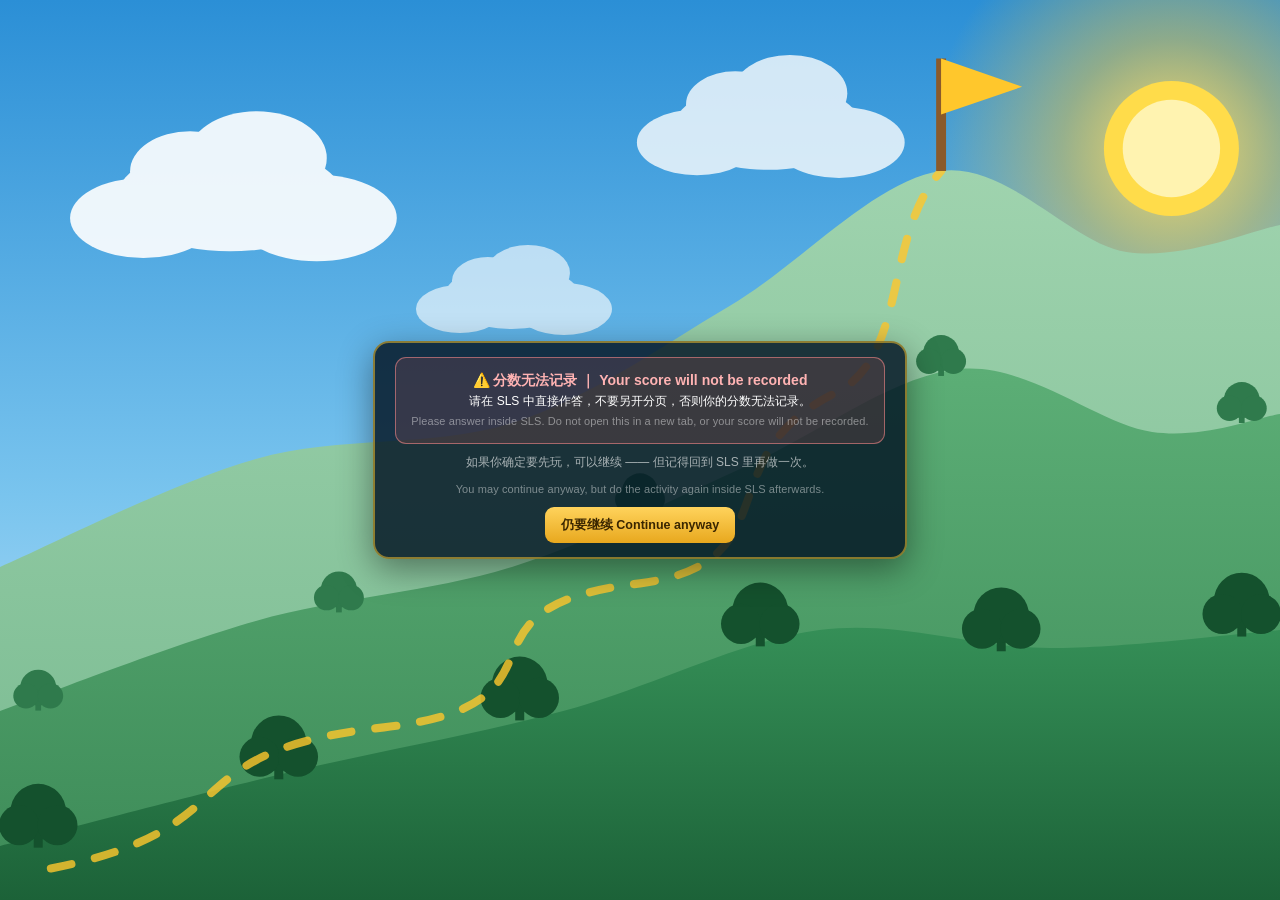
==== sls/index.html @ 2f9d02fe "content: 依审阅定案调整题库，总分 40 → 36 - 反问句 2.10 确认「不是反问句」，撤下［存疑］ - 第1段修辞手法：答案只取「排比」。由多选改回单选，   「比喻」留作干扰项 ——" ====
<!DOCTYPE html>
<!--
  ══════════════════════════════════════════════════════════════
  单元五《学无止境》· 三关合一 ｜ Unit 5, three levels in one file
  中三 G3 华文 · 对比论证法 ｜ S3 G3 Chinese Language · 对比论证法

  这是「SLS 版」：内嵌 xAPIWrapper，做完自动把分数送进教师后台。
  网页版在 game.html，内容一字不差，只少了记分程式码。
  This is the SLS build: xAPIWrapper embedded, scores land in the gradebook.
  The web build is game.html — identical content, minus the scoring code.

  单一自足档案：没有外部函式库、没有外部字体、没有外部图档。
  SLS 的 sandbox 会挡掉所有对外请求，所以什么都得待在这个档案里。
  Single self-contained file: no external libraries, fonts or images —
  the SLS sandbox blocks every outbound request, so everything lives inline.
  ══════════════════════════════════════════════════════════════
-->
<html lang="zh-Hans">
<head>
<meta charset="utf-8">
<meta name="viewport" content="width=device-width,initial-scale=1">
<title>中三G3华文单元五《学无止境》· 书山登顶 ｜ S3 G3 Chinese Unit 5</title>
<style>
/* ══════════════════════════════════════════════════════
   版面的第一原则：SLS 的 iframe 只有 450px 高。
   所有东西都必须塞进这个高度，而且不能靠上下滚动 ——
   学生拖曳途中版面一跳动，卡片就掉错格子。
   Layout rule #1: the SLS iframe is only 450px tall. Everything has to fit,
   and nothing may reflow mid-drag — a jump while dragging drops the card
   in the wrong slot.
   ══════════════════════════════════════════════════════ */
:root{
  --navy:#062033;
  --panel:rgba(9,52,84,.94);
  --gold:#FFC72C;        /* 校色黄 school yellow */
  --green:#3fae63;       /* 校色绿 school green */
  --blue:#2f8fd0;
  --ink:#fff;
  --dim:rgba(255,255,255,.62);
  --bad:#ff8f8f;
  --slot:rgba(255,255,255,.09);
}
*{box-sizing:border-box;margin:0;padding:0;-webkit-tap-highlight-color:transparent}
html,body{height:100%}
body{
  background:var(--navy);color:var(--ink);overflow:hidden;
  font-family:'PingFang SC','Microsoft YaHei','Heiti SC','SimHei',sans-serif;
  font-size:13px;line-height:1.6;
  -webkit-user-select:none;user-select:none;
  touch-action:manipulation;
}

/* 舞台：固定 450px 高，宽度铺满 ｜ the stage: locked to 450px, full width */
#stage{position:relative;width:100%;height:100%;min-height:420px;max-height:100vh;overflow:hidden;
  display:flex;flex-direction:column}

/* ════════ 双语：英文只用于系统与导航文字 ════════
   学习内容一律只用华文 —— 题目附英译等于直接给答案。
   Bilingual chrome only. Question content stays Chinese-only: an English
   gloss on the content would hand over the answer. */
.en{display:block;font-size:.82em;color:var(--dim);font-weight:400;letter-spacing:.1px}
/* 关掉英文只是把系统与导航的英文收起来 —— 题目本来就只有华文，不受影响。
   Turning English off only hides the chrome and navigation strings; the
   question content was Chinese-only to begin with, so nothing there changes. */
body.noen .en{display:none}

/* ════════ 顶栏 ｜ top bar ════════ */
#top{
  flex:0 0 auto;display:flex;align-items:center;gap:8px;padding:5px 10px;
  background:rgba(4,20,34,.9);border-bottom:1px solid rgba(255,199,44,.28);
}
#top .lv{font-weight:900;color:var(--gold);font-size:12.5px;white-space:nowrap}
#top .prog{font-size:11px;color:var(--dim);white-space:nowrap;overflow:hidden;text-overflow:ellipsis}
#clock{font-size:11.5px;color:var(--dim);font-variant-numeric:tabular-nums;white-space:nowrap}
.ibtn{font:inherit;font-size:13px;line-height:1;background:rgba(14,80,132,.85);color:#fff;
  border:1px solid rgba(255,199,44,.4);border-radius:7px;padding:4px 7px;cursor:pointer}
.ibtn.off{opacity:.38}
@media(max-width:620px){#top .prog{display:none}.tbtn{padding:4px 6px;font-size:10.5px}}
#top .sp{flex:1}
.tbtn{
  font:inherit;font-size:11px;font-weight:700;background:rgba(14,80,132,.85);color:#fff;
  border:1px solid rgba(255,199,44,.4);border-radius:7px;padding:4px 9px;cursor:pointer;white-space:nowrap;
}
.tbtn:hover{background:rgba(20,104,168,.95)}
.tbtn[aria-pressed="true"]{background:var(--gold);color:#3a2600;border-color:var(--gold)}
#score{font-weight:900;color:var(--green);font-size:12.5px;white-space:nowrap}

/* ════════ 登山带 ｜ the climbing strip ════════
   完整的山景留给选关画面与登顶画面；关卡里只留这条 52px 的带子，
   把垂直空间让给卡片。人物随进度往山顶走。
   The full mountain is saved for the menu and summit screens. Inside a level
   only this 52px strip remains, so the cards get the vertical space. The
   character walks toward the peak as panels are completed. */
/* 山景占画面上半 —— 学生一眼看得到自己爬到哪里，也让 450px 的框不那么闷
   The scenery takes the top half: the climb is the whole point, and it stops
   a 450px frame from feeling like a spreadsheet. */
#climb{flex:0 0 auto;position:relative;height:42%;overflow:hidden;
  border-bottom:1px solid rgba(255,199,44,.3)}

/* 云慢慢飘，太阳的光晕轻轻呼吸 —— 静止的风景太像一张贴图
   Clouds drift and the sun's halo breathes: a frozen landscape reads as
   wallpaper. Four cloud speeds so they never line up and march in step. */
.cloud{animation:drift 34s ease-in-out infinite alternate}
.cloud.c1{animation-duration:46s;animation-delay:-8s}
.cloud.c2{animation-duration:27s;animation-delay:-14s}
.cloud.c3{animation-duration:52s;animation-delay:-3s}
@keyframes drift{from{transform:translateX(-14px)}to{transform:translateX(26px)}}
.sun{animation:breathe 7s ease-in-out infinite}
@keyframes breathe{0%,100%{opacity:.75}50%{opacity:1}}
/* 学生若在系统里关掉了动画效果，就别再动 ｜ respect a reduced-motion preference */
@media(prefers-reduced-motion:reduce){.cloud,.sun{animation:none}}
#climb svg{position:absolute;inset:0;width:100%;height:100%;display:block}

/* ════════ 场地 ｜ the playfield ════════ */
#field{flex:1 1 auto;position:relative;overflow:hidden;display:flex;flex-direction:column;
  gap:4px;padding:5px 10px 2px;min-height:0}
#tip{flex:0 0 auto;font-size:11px;color:var(--dim);text-align:center;line-height:1.4}
#tip b{color:var(--gold);font-weight:700}
#tip .en{font-size:10px;color:rgba(255,255,255,.44)}

/* 卡片池 ｜ the pool of draggable cards */
#pool{flex:0 1 auto;display:flex;flex-wrap:wrap;gap:5px;justify-content:center;align-content:center;
  padding:5px;border-radius:9px;background:rgba(255,255,255,.05);
  border:1px dashed rgba(255,255,255,.16);min-height:36px;overflow-y:auto}
#pool.empty{display:none}

/* 格子区 ｜ the slots */
#slots{flex:1 1 auto;display:grid;gap:5px;overflow-y:auto;min-height:0;
  align-content:stretch;grid-auto-rows:minmax(44px,1fr);scrollbar-width:thin;
  scrollbar-color:rgba(255,199,44,.35) transparent}
#slots::-webkit-scrollbar,#pool::-webkit-scrollbar{width:5px}
#slots::-webkit-scrollbar-thumb,#pool::-webkit-scrollbar-thumb{
  background:rgba(255,199,44,.35);border-radius:3px}
#slots::-webkit-scrollbar-track,#pool::-webkit-scrollbar-track{background:transparent}
.slot{
  background:var(--slot);border:1.5px dashed rgba(255,255,255,.24);border-radius:9px;
  padding:4px;display:flex;flex-direction:column;gap:3px;min-height:44px;
  transition:background .12s,border-color .12s;
}
.slot .hd{font-size:10.5px;font-weight:800;color:var(--gold);text-align:center;line-height:1.3;padding:0 2px}
.slot .hd small{display:block;font-size:9px;font-weight:400;color:var(--dim)}
.slot.hot{background:rgba(255,199,44,.22);border-color:var(--gold);border-style:solid}
.slot.full{border-style:solid;border-color:rgba(63,174,99,.5)}
.slot .drop{flex:1 1 auto;display:flex;flex-direction:column;gap:3px;justify-content:center;
  align-items:center;min-height:0}
.slot .drop.row{flex-direction:row;flex-wrap:wrap;align-content:center}
.slot .drop.row > .card{flex:1 1 0;min-width:0}
.slot .drop > .card{width:100%}

/* 卡片 ｜ the cards */
.card{
  background:linear-gradient(#0e5084,#0a3a5c);border:1.5px solid rgba(255,199,44,.55);
  border-radius:8px;padding:5px 8px;font-size:11.5px;line-height:1.5;color:#fff;
  cursor:grab;max-width:100%;text-align:center;overflow-wrap:anywhere;
  box-shadow:0 1px 3px rgba(0,0,0,.3);transition:transform .12s,box-shadow .12s;
}
.card:hover{transform:translateY(-1px);box-shadow:0 3px 8px rgba(0,0,0,.4)}
.card.sel{background:linear-gradient(#1a74bb,#0e5084);border-color:var(--gold);
  box-shadow:0 0 0 2px var(--gold),0 3px 10px rgba(0,0,0,.45)}
.card.placed{cursor:default;background:linear-gradient(#0d5a3a,#0a4530);border-color:rgba(63,174,99,.7)}
.card.placed:hover{transform:none;box-shadow:0 1px 3px rgba(0,0,0,.3)}
.card.bad{animation:nope .34s}
@keyframes nope{
  0%,100%{transform:translateX(0)}
  20%{transform:translateX(-6px)}40%{transform:translateX(6px)}
  60%{transform:translateX(-4px)}80%{transform:translateX(4px)}
}
.card.ghost{position:fixed;z-index:99;pointer-events:none;opacity:.94;cursor:grabbing;
  box-shadow:0 8px 22px rgba(0,0,0,.55);transform:scale(1.04)}
.card .mk{font-weight:900;margin-right:3px}
.card.ok .mk{color:#7ff0a8}
.card.no .mk{color:var(--bad)}

/* 选择题与多选题 ｜ single- and multi-select questions */
.qbox{flex:1 1 auto;display:flex;flex-direction:column;justify-content:center;gap:5px;padding:1px 0;
  overflow-y:auto}
.qstem{font-size:12px;font-weight:700;text-align:center;line-height:1.5;padding:0 4px}
.opts{display:flex;flex-direction:column;gap:5px;align-items:center}
.opt{
  width:100%;max-width:560px;font:inherit;font-size:11.5px;line-height:1.5;text-align:left;
  background:rgba(14,80,132,.8);border:1.5px solid rgba(255,199,44,.4);border-radius:9px;
  padding:6px 10px;color:#fff;cursor:pointer;display:flex;align-items:flex-start;gap:8px;
  overflow-wrap:anywhere;
}
.opt .box{margin-top:1px}
.opt:hover{background:rgba(20,104,168,.95)}
.opt .box{flex:0 0 auto;width:15px;height:15px;border:1.5px solid rgba(255,255,255,.6);border-radius:4px;
  display:flex;align-items:center;justify-content:center;font-size:11px;font-weight:900}
.opt.on{background:rgba(255,199,44,.2);border-color:var(--gold)}
.opt.on .box{background:var(--gold);color:#3a2600;border-color:var(--gold)}
.opt.right{background:rgba(63,174,99,.24);border-color:var(--green)}
.opt.wrong{background:rgba(255,110,110,.18);border-color:var(--bad)}

/* ════════ 底栏 ｜ action bar ════════ */
#bar{flex:0 0 auto;display:flex;align-items:center;gap:8px;padding:4px 10px;
  background:rgba(4,20,34,.9);border-top:1px solid rgba(255,199,44,.22);min-height:38px}
#fb{flex:1 1 auto;font-size:11.5px;line-height:1.45;color:var(--dim)}
#fb.good{color:#8ff0b4}
#fb.bad{color:var(--bad)}
.btn{
  font:inherit;font-size:12.5px;font-weight:800;border:none;border-radius:9px;padding:8px 16px;
  background:linear-gradient(#FFD35C,#E8A81E);color:#3a2600;cursor:pointer;white-space:nowrap;
}
.btn:hover{filter:brightness(1.08)}
.btn:disabled{opacity:.4;cursor:default;filter:none}
.btn.ghost{background:rgba(14,80,132,.85);color:#fff;border:1px solid rgba(255,199,44,.4)}

/* ════════ 拼音 ｜ pinyin ════════
   一律人工撰写，存在 RUBY 字典里。不用转换函式库：官方禁用外部函式库，
   而且自动转换必错在多音字上 —— 好学 hào 不是 hǎo，乐在其中 lè 不是 yuè，
   逆水行舟 xíng 不是 háng。在华文课上把拼音标错，比不标更糟。
   Written by hand, stored in the RUBY dictionary. No conversion library:
   external libraries are barred, and auto-conversion always trips on
   heteronyms. A wrong pinyin in a Chinese lesson is worse than none.

   关闭时用 visibility 而不是 display —— 拼音行必须一直占着位置，
   否则一按切换钮版面就跳，学生拖到一半卡片会掉错格。
   Toggling uses visibility, never display: the ruby line must keep its space,
   or the layout jumps on toggle and a half-finished drag lands wrong. */
ruby{ruby-align:center}
rt{
  font-size:.62em;font-weight:400;color:var(--gold);letter-spacing:0;
  line-height:1.1;visibility:hidden;
}
body.py rt{visibility:visible}

/* ════════ 覆盖画面 ｜ overlay screens ════════ */
/* 覆盖画面：山景整片亮着，文字另外放进一个框里。
   以前是整幅画面压暗再放字 —— 字是看清了，风景也一起没了。
   Overlay screens keep the scenery at full brightness and put the text in its
   own panel. Dimming the whole picture to make text legible costs the view. */
.scr{
  position:absolute;inset:0;z-index:20;display:none;flex-direction:column;
  align-items:center;justify-content:center;gap:9px;padding:12px 14px;text-align:center;
  background:#0b3a63;overflow:hidden;
}
.scr.on{display:flex}
.scr .box{
  position:relative;z-index:2;display:flex;flex-direction:column;align-items:center;gap:8px;
  max-width:min(96%,720px);max-height:100%;overflow-y:auto;
  background:rgba(4,22,38,.84);border:2px solid rgba(255,199,44,.5);border-radius:16px;
  padding:14px 20px;box-shadow:0 10px 34px rgba(0,0,0,.42);
  scrollbar-width:thin;scrollbar-color:rgba(255,199,44,.35) transparent;
}
.scr.summit .box{background:rgba(4,22,38,.88);padding:10px 16px;gap:6px}
.scr h1{font-size:17px;font-weight:900;color:var(--gold);line-height:1.45}
.scr h2{font-size:14px;font-weight:800;color:#fff;line-height:1.5}
.scr p{font-size:12px;color:var(--dim);line-height:1.7;max-width:640px}
.scr p.en{font-size:11px;color:rgba(255,255,255,.44)}
.scr .row{display:flex;gap:9px;flex-wrap:wrap;justify-content:center;align-items:center}

/* 山景铺满整个画面 ｜ the scenery fills the screen behind the panel */
.scene{position:absolute;inset:0;z-index:0}
.scene svg{display:block;width:100%;height:100%}

/* 开场的两条规矩 ｜ the two house rules on the opening screen */
.rules{text-align:left;background:rgba(255,199,44,.1);border:1px solid rgba(255,199,44,.32);
  border-radius:10px;padding:9px 13px;max-width:600px}
.rules p{font-size:11.5px;line-height:1.65;color:rgba(255,255,255,.82);margin:3px 0}
.rules p b{color:var(--gold)}
.rules .en{font-size:10px;margin-top:1px}

/* 输入 ｜ name and class inputs */
.field{display:flex;flex-direction:column;gap:3px;align-items:flex-start}
.field label{font-size:10.5px;color:var(--dim);font-weight:700}
.field input{
  font:inherit;font-size:13px;background:rgba(255,255,255,.1);color:#fff;
  border:1.5px solid rgba(255,199,44,.45);border-radius:8px;padding:7px 10px;width:170px;
  -webkit-user-select:text;user-select:text;
}
.field input:focus{outline:none;border-color:var(--gold);background:rgba(255,255,255,.16)}

/* 头像选择 ｜ avatar picker */
.avs{display:flex;gap:8px;flex-wrap:wrap;justify-content:center}
.av{
  width:70px;height:96px;border:2px solid rgba(255,255,255,.22);border-radius:11px;
  background:rgba(255,255,255,.07);cursor:pointer;padding:0;position:relative;overflow:hidden;
}
.av i{position:absolute;left:50%;bottom:14px;width:56px;height:70px;transform:translateX(-50%);
  image-rendering:pixelated;display:block}
.av u{position:absolute;left:0;right:0;bottom:2px;font-size:9.5px;font-style:normal;
  text-decoration:none;color:var(--dim);line-height:1.2}
.av.on u{color:var(--gold);font-weight:700}
.av.on{border-color:var(--gold);background:rgba(255,199,44,.2);box-shadow:0 0 0 2px rgba(255,199,44,.35)}

/* 选关 ｜ level select */
.lvs{display:flex;gap:9px;flex-wrap:wrap;justify-content:center}
.lvc{
  width:170px;background:var(--panel);border:2px solid rgba(255,199,44,.5);border-radius:12px;
  padding:11px 10px;cursor:pointer;text-align:center;font:inherit;color:#fff;
  transition:transform .12s,background .12s;
}
.lvc:hover{transform:translateY(-2px);background:rgba(14,80,132,.96)}
.lvc .n{font-size:10px;font-weight:700;color:var(--gold);letter-spacing:.5px}
.lvc .t{font-size:12.5px;font-weight:900;margin:3px 0 4px;line-height:1.4}
.lvc .s{font-size:11px;color:var(--dim)}
.lvc .s b{color:var(--green);font-weight:900}
.lvc.done{border-color:var(--green)}

/* 登顶画面：左边山景，右边成绩单 —— 一张截图就交代得完，不必滚动
   Summit: scenery left, scoreboard right — one screenshot captures the lot */
.summit .cols{display:flex;gap:13px;align-items:stretch;justify-content:center;
  width:100%;max-width:740px}
.summit .pic{flex:1 1 44%;min-width:0;border-radius:12px;overflow:hidden;
  border:2px solid rgba(255,199,44,.5);background:#08294a;min-height:172px}
.summit .pic svg{display:block;width:100%;height:100%}
.summit .sheet{flex:1 1 56%;min-width:0;text-align:left;display:flex;flex-direction:column;
  justify-content:center}
@media(max-width:600px){
  .summit .cols{flex-direction:column;gap:8px;max-width:340px}
  .summit .pic{min-height:96px;flex:0 0 auto}
}

/* 登顶成绩 ｜ the summit scoreboard */
.sheet{
  background:rgba(4,20,34,.86);border:2px solid var(--gold);border-radius:13px;
  padding:11px 18px;display:inline-block;min-width:250px;
}
.sheet .who{font-size:14px;font-weight:900;color:#fff;line-height:1.5}
.sheet .who small{display:block;font-size:10.5px;color:var(--dim);font-weight:400;margin-top:2px}
.sheet table{width:100%;border-collapse:collapse;margin-top:6px}
.sheet td{font-size:11.5px;padding:2px 0;color:var(--dim);text-align:left;white-space:nowrap}
.sheet td.v{text-align:right;color:#fff;font-weight:700;
  font-variant-numeric:tabular-nums;padding-left:10px}
.sheet tr.hd td{font-size:9.5px;color:rgba(255,255,255,.4);font-weight:700;
  border-bottom:1px solid rgba(255,255,255,.14);padding-bottom:3px}
.sheet tr.hd td.v{color:rgba(255,255,255,.4);font-weight:700}
.sheet tr.tot td{border-top:1px solid rgba(255,199,44,.35);padding-top:4px;font-size:12.5px;
  color:var(--gold);font-weight:900}
.sheet tr.tot td.v{color:var(--gold)}
.sheet .meta{margin-top:7px;padding-top:5px;border-top:1px solid rgba(255,255,255,.1);
  font-size:9.5px;line-height:1.7;color:rgba(255,255,255,.46)}

/* 警告（只在 SLS 版出现）｜ the new-tab warning (SLS build only) */
.warn{background:rgba(255,110,110,.14);border:1.5px solid rgba(255,140,140,.55);border-radius:11px;
  padding:12px 15px;max-width:560px}
.warn h2{color:#ffb3b3}

/* 矮画面（旧 iPad 横放、投影切窗）：山景让一点位置出来 ｜ short screens: the scene yields a little */
@media(max-height:430px){
  #climb{height:clamp(104px,34%,150px)}
  .card{font-size:11px;padding:4px 7px}
  #tip .en{display:none}
}
</style>
<script>
/*! xAPIWrapper v 1.11.0 | Built on 2020-01-29 13:51:08-0500 */

var CryptoJS=(CryptoJS=CryptoJS||function(l){var t={},e=t.lib={},i=e.Base={extend:function(t){n.prototype=this;var e=new n;return t&&e.mixIn(t),e.hasOwnProperty("init")||(e.init=function(){e.$super.init.apply(this,arguments)}),(e.init.prototype=e).$super=this,e},create:function(){var t=this.extend();return t.init.apply(t,arguments),t},init:function(){},mixIn:function(t){for(var e in t)t.hasOwnProperty(e)&&(this[e]=t[e]);t.hasOwnProperty("toString")&&(this.toString=t.toString)},clone:function(){return this.init.prototype.extend(this)}};function n(){}var u=e.WordArray=i.extend({init:function(t,e){t=this.words=t||[],this.sigBytes=null!=e?e:4*t.length},toString:function(t){return(t||o).stringify(this)},concat:function(t){var e=this.words,i=t.words,n=this.sigBytes,r=t.sigBytes;if(this.clamp(),n%4)for(var o=0;o<r;o++){var s=i[o>>>2]>>>24-o%4*8&255;e[n+o>>>2]|=s<<24-(n+o)%4*8}else if(65535<i.length)for(o=0;o<r;o+=4)e[n+o>>>2]=i[o>>>2];else e.push.apply(e,i);return this.sigBytes+=r,this},clamp:function(){var t=this.words,e=this.sigBytes;t[e>>>2]&=4294967295<<32-e%4*8,t.length=l.ceil(e/4)},clone:function(){var t=i.clone.call(this);return t.words=this.words.slice(0),t},random:function(t){for(var e=[],i=0;i<t;i+=4)e.push(4294967296*l.random()|0);return new u.init(e,t)}}),r=t.enc={},o=r.Hex={stringify:function(t){for(var e=t.words,i=t.sigBytes,n=[],r=0;r<i;r++){var o=e[r>>>2]>>>24-r%4*8&255;n.push((o>>>4).toString(16)),n.push((15&o).toString(16))}return n.join("")},parse:function(t){for(var e=t.length,i=[],n=0;n<e;n+=2)i[n>>>3]|=parseInt(t.substr(n,2),16)<<24-n%8*4;return new u.init(i,e/2)}},s=r.Latin1={stringify:function(t){for(var e=t.words,i=t.sigBytes,n=[],r=0;r<i;r++){var o=e[r>>>2]>>>24-r%4*8&255;n.push(String.fromCharCode(o))}return n.join("")},parse:function(t){for(var e=t.length,i=[],n=0;n<e;n++)i[n>>>2]|=(255&t.charCodeAt(n))<<24-n%4*8;return new u.init(i,e)}},a=r.Utf8={stringify:function(t){try{return decodeURIComponent(escape(s.stringify(t)))}catch(t){throw new Error("Malformed UTF-8 data")}},parse:function(t){return s.parse(unescape(encodeURIComponent(t)))}},p=(r.Base64={stringify:function(t){var e=t.words,i=t.sigBytes,n=this._map;t.clamp();for(var r=[],o=0;o<i;o+=3)for(var s=(e[o>>>2]>>>24-o%4*8&255)<<16|(e[o+1>>>2]>>>24-(o+1)%4*8&255)<<8|e[o+2>>>2]>>>24-(o+2)%4*8&255,a=0;a<4&&o+.75*a<i;a++)r.push(n.charAt(s>>>6*(3-a)&63));var p=n.charAt(64);if(p)for(;r.length%4;)r.push(p);return r.join("")},parse:function(t){var e=t.length,i=this._map,n=i.charAt(64);if(n){var r=t.indexOf(n);-1!=r&&(e=r)}for(var o=[],s=0,a=0;a<e;a++)if(a%4){var p=i.indexOf(t.charAt(a-1))<<a%4*2,c=i.indexOf(t.charAt(a))>>>6-a%4*2;o[s>>>2]|=(p|c)<<24-s%4*8,s++}return u.create(o,s)},_map:"ABCDEFGHIJKLMNOPQRSTUVWXYZabcdefghijklmnopqrstuvwxyz0123456789+/="},e.BufferedBlockAlgorithm=i.extend({reset:function(){this._data=new u.init,this._nDataBytes=0},_append:function(t){"string"==typeof t&&(t=a.parse(t)),this._data.concat(t),this._nDataBytes+=t.sigBytes},_process:function(t){var e=this._data,i=e.words,n=e.sigBytes,r=this.blockSize,o=n/(4*r),s=(o=t?l.ceil(o):l.max((0|o)-this._minBufferSize,0))*r,a=l.min(4*s,n);if(s){for(var p=0;p<s;p+=r)this._doProcessBlock(i,p);var c=i.splice(0,s);e.sigBytes-=a}return new u.init(c,a)},clone:function(){var t=i.clone.call(this);return t._data=this._data.clone(),t},_minBufferSize:0})),c=e.Hasher=p.extend({cfg:i.extend(),init:function(t){this.cfg=this.cfg.extend(t),this.reset()},reset:function(){p.reset.call(this),this._doReset()},update:function(t){return this._append(t),this._process(),this},finalize:function(t){return t&&this._append(t),this._doFinalize()},blockSize:16,_createHelper:function(i){return function(t,e){return new i.init(e).finalize(t)}},_createHmacHelper:function(i){return function(t,e){return new d.HMAC.init(i,e).finalize(t)}}}),d=t.algo={},h=[],f=d.SHA1=c.extend({_doReset:function(){this._hash=new u.init([1732584193,4023233417,2562383102,271733878,3285377520])},_doProcessBlock:function(t,e){for(var i=this._hash.words,n=i[0],r=i[1],o=i[2],s=i[3],a=i[4],p=0;p<80;p++){if(p<16)h[p]=0|t[e+p];else{var c=h[p-3]^h[p-8]^h[p-14]^h[p-16];h[p]=c<<1|c>>>31}var l=(n<<5|n>>>27)+a+h[p];l+=p<20?1518500249+(r&o|~r&s):p<40?1859775393+(r^o^s):p<60?(r&o|r&s|o&s)-1894007588:(r^o^s)-899497514,a=s,s=o,o=r<<30|r>>>2,r=n,n=l}i[0]=i[0]+n|0,i[1]=i[1]+r|0,i[2]=i[2]+o|0,i[3]=i[3]+s|0,i[4]=i[4]+a|0},_doFinalize:function(){var t=this._data,e=t.words,i=8*this._nDataBytes,n=8*t.sigBytes;return e[n>>>5]|=128<<24-n%32,e[14+(64+n>>>9<<4)]=l.floor(i/4294967296),e[15+(64+n>>>9<<4)]=i,t.sigBytes=4*e.length,this._process(),this._hash},clone:function(){var t=c.clone.call(this);return t._hash=this._hash.clone(),t}});return t.SHA1=c._createHelper(f),t.HmacSHA1=c._createHmacHelper(f),t}(Math))||function(a){function i(){}var t={},e=t.lib={},n=e.Base={extend:function(t){i.prototype=this;var e=new i;return t&&e.mixIn(t),e.hasOwnProperty("init")||(e.init=function(){e.$super.init.apply(this,arguments)}),(e.init.prototype=e).$super=this,e},create:function(){var t=this.extend();return t.init.apply(t,arguments),t},init:function(){},mixIn:function(t){for(var e in t)t.hasOwnProperty(e)&&(this[e]=t[e]);t.hasOwnProperty("toString")&&(this.toString=t.toString)},clone:function(){return this.init.prototype.extend(this)}},p=e.WordArray=n.extend({init:function(t,e){t=this.words=t||[],this.sigBytes=null!=e?e:4*t.length},toString:function(t){return(t||o).stringify(this)},concat:function(t){var e=this.words,i=t.words,n=this.sigBytes;if(t=t.sigBytes,this.clamp(),n%4)for(var r=0;r<t;r++)e[n+r>>>2]|=(i[r>>>2]>>>24-r%4*8&255)<<24-(n+r)%4*8;else if(65535<i.length)for(r=0;r<t;r+=4)e[n+r>>>2]=i[r>>>2];else e.push.apply(e,i);return this.sigBytes+=t,this},clamp:function(){var t=this.words,e=this.sigBytes;t[e>>>2]&=4294967295<<32-e%4*8,t.length=a.ceil(e/4)},clone:function(){var t=n.clone.call(this);return t.words=this.words.slice(0),t},random:function(t){for(var e=[],i=0;i<t;i+=4)e.push(4294967296*a.random()|0);return new p.init(e,t)}}),r=t.enc={},o=r.Hex={stringify:function(t){var e=t.words;t=t.sigBytes;for(var i=[],n=0;n<t;n++){var r=e[n>>>2]>>>24-n%4*8&255;i.push((r>>>4).toString(16)),i.push((15&r).toString(16))}return i.join("")},parse:function(t){for(var e=t.length,i=[],n=0;n<e;n+=2)i[n>>>3]|=parseInt(t.substr(n,2),16)<<24-n%8*4;return new p.init(i,e/2)}},s=r.Latin1={stringify:function(t){var e=t.words;t=t.sigBytes;for(var i=[],n=0;n<t;n++)i.push(String.fromCharCode(e[n>>>2]>>>24-n%4*8&255));return i.join("")},parse:function(t){for(var e=t.length,i=[],n=0;n<e;n++)i[n>>>2]|=(255&t.charCodeAt(n))<<24-n%4*8;return new p.init(i,e)}},c=r.Utf8={stringify:function(t){try{return decodeURIComponent(escape(s.stringify(t)))}catch(t){throw Error("Malformed UTF-8 data")}},parse:function(t){return s.parse(unescape(encodeURIComponent(t)))}},l=e.BufferedBlockAlgorithm=n.extend({reset:function(){this._data=new p.init,this._nDataBytes=0},_append:function(t){"string"==typeof t&&(t=c.parse(t)),this._data.concat(t),this._nDataBytes+=t.sigBytes},_process:function(t){var e=this._data,i=e.words,n=e.sigBytes,r=this.blockSize,o=n/(4*r);if(t=(o=t?a.ceil(o):a.max((0|o)-this._minBufferSize,0))*r,n=a.min(4*t,n),t){for(var s=0;s<t;s+=r)this._doProcessBlock(i,s);s=i.splice(0,t),e.sigBytes-=n}return new p.init(s,n)},clone:function(){var t=n.clone.call(this);return t._data=this._data.clone(),t},_minBufferSize:0});e.Hasher=l.extend({cfg:n.extend(),init:function(t){this.cfg=this.cfg.extend(t),this.reset()},reset:function(){l.reset.call(this),this._doReset()},update:function(t){return this._append(t),this._process(),this},finalize:function(t){return t&&this._append(t),this._doFinalize()},blockSize:16,_createHelper:function(i){return function(t,e){return new i.init(e).finalize(t)}},_createHmacHelper:function(i){return function(t,e){return new u.HMAC.init(i,e).finalize(t)}}});var u=t.algo={};return t}(Math);function toBase64(t){return CryptoJS&&CryptoJS.enc.Base64?CryptoJS.enc.Base64.stringify(CryptoJS.enc.Latin1.parse(t)):Base64.encode(t)}function toSHA1(t){return CryptoJS&&CryptoJS.SHA1?CryptoJS.SHA1(t).toString():Crypto.util.bytesToHex(Crypto.SHA1(t,{asBytes:!0}))}function toSHA256(t){if("[object ArrayBuffer]"!==Object.prototype.toString.call(t))return CryptoJS.SHA256(t).toString(CryptoJS.enc.Hex);for(var e=new Uint8Array(t),i=[],n=0;n<e.length;n+=4)i.push(e[n]<<24|e[n+1]<<16|e[n+2]<<8|e[n+3]);return CryptoJS.SHA256(CryptoJS.lib.WordArray.create(i,e.length)).toString(CryptoJS.enc.Hex)}function isDate(t){if("[object Date]"===Object.prototype.toString.call(t))var e=t;else e=new Date(t);return"[object Date]"===Object.prototype.toString.call(e)?isNaN(e.valueOf())?(ADL.XAPIWrapper.log("Invalid date String passed"),null):e:(ADL.XAPIWrapper.log("Invalid date object"),null)}!function(r){function t(t){return 4294967296*(t-(0|t))|0}for(var e=CryptoJS,i=(o=e.lib).WordArray,n=o.Hasher,o=e.algo,s=[],f=[],a=2,p=0;p<64;){var c;t:{c=a;for(var l=r.sqrt(c),u=2;u<=l;u++)if(!(c%u)){c=!1;break t}c=!0}c&&(p<8&&(s[p]=t(r.pow(a,.5))),f[p]=t(r.pow(a,1/3)),p++),a++}var g=[];o=o.SHA256=n.extend({_doReset:function(){this._hash=new i.init(s.slice(0))},_doProcessBlock:function(t,e){for(var i=this._hash.words,n=i[0],r=i[1],o=i[2],s=i[3],a=i[4],p=i[5],c=i[6],l=i[7],u=0;u<64;u++){if(u<16)g[u]=0|t[e+u];else{var d=g[u-15],h=g[u-2];g[u]=((d<<25|d>>>7)^(d<<14|d>>>18)^d>>>3)+g[u-7]+((h<<15|h>>>17)^(h<<13|h>>>19)^h>>>10)+g[u-16]}d=l+((a<<26|a>>>6)^(a<<21|a>>>11)^(a<<7|a>>>25))+(a&p^~a&c)+f[u]+g[u],h=((n<<30|n>>>2)^(n<<19|n>>>13)^(n<<10|n>>>22))+(n&r^n&o^r&o),l=c,c=p,p=a,a=s+d|0,s=o,o=r,r=n,n=d+h|0}i[0]=i[0]+n|0,i[1]=i[1]+r|0,i[2]=i[2]+o|0,i[3]=i[3]+s|0,i[4]=i[4]+a|0,i[5]=i[5]+p|0,i[6]=i[6]+c|0,i[7]=i[7]+l|0},_doFinalize:function(){var t=this._data,e=t.words,i=8*this._nDataBytes,n=8*t.sigBytes;return e[n>>>5]|=128<<24-n%32,e[14+(64+n>>>9<<4)]=r.floor(i/4294967296),e[15+(64+n>>>9<<4)]=i,t.sigBytes=4*e.length,this._process(),this._hash},clone:function(){var t=n.clone.call(this);return t._hash=this._hash.clone(),t}});e.SHA256=n._createHelper(o),e.HmacSHA256=n._createHmacHelper(o)}(Math),function(){var c=CryptoJS.enc.Utf8;CryptoJS.algo.HMAC=CryptoJS.lib.Base.extend({init:function(t,e){t=this._hasher=new t.init,"string"==typeof e&&(e=c.parse(e));var i=t.blockSize,n=4*i;e.sigBytes>n&&(e=t.finalize(e)),e.clamp();for(var r=this._oKey=e.clone(),o=this._iKey=e.clone(),s=r.words,a=o.words,p=0;p<i;p++)s[p]^=1549556828,a[p]^=909522486;r.sigBytes=o.sigBytes=n,this.reset()},reset:function(){var t=this._hasher;t.reset(),t.update(this._iKey)},update:function(t){return this._hasher.update(t),this},finalize:function(t){var e=this._hasher;return t=e.finalize(t),e.reset(),e.finalize(this._oKey.clone().concat(t))}})}(),function(t){if(void 0===t.TextEncoder){function p(t,e){if(String.prototype.codePointAt)return t.codePointAt(e);var i=(t=String(t)).length,n=e?Number(e):0;if(n!=n&&(n=0),!(n<0||i<=n)){var r,o=t.charCodeAt(n);return 55296<=o&&o<=56319&&n+1<i&&56320<=(r=t.charCodeAt(n+1))&&r<=57343?1024*(o-55296)+r-56320+65536:o}}function e(t){switch(t=t||"utf8"){case"utf-8":case"utf8":break;default:throw"TextEncoder only supports utf8"}}e.prototype.encode=function(t){for(var e=new Uint8Array(3*t.length),i=-1,n=t.length,r=0;r<n;){var o=p(t,r),s=0,a=0;for(o<=127?a=s=0:o<=2047?(s=6,a=192):o<=65535?(s=12,a=224):o<=2097151&&(s=18,a=240),e[i+=1]=a|o>>s,s-=6;0<=s;)e[i+=1]=128|o>>s&63,s-=6;r+=65536<=o?2:1}return e.subarray(0,i+1)},t.TextEncoder=e}if(void 0===t.TextDecoder){function a(t){if(String.fromCodePoint)return String.fromCodePoint(t);for(var e=[],i="",n=0,r=arguments.length;n!==r;++n){var o=+arguments[n];if(!(o<1114111&&o>>>0===o))throw RangeError("Invalid code point: "+o);16383<=(o<=65535?e.push(o):(o-=65536,e.push(55296+(o>>10),o%1024+56320)))&&(i+=String.fromCharCode.apply(null,e),e.length=0)}return i+String.fromCharCode.apply(null,e)}function i(t){switch(t=t||"utf8"){case"utf-8":case"utf8":break;default:throw"TextDecoder only supports utf8"}}i.prototype.decode=function(t){for(var e="",i=0;i<t.length;){var n=t[i],r=0,o=0;if(n<=127?(r=0,o=255&n):n<=223?(r=1,o=31&n):n<=239?(r=2,o=15&n):n<=244&&(r=3,o=7&n),0<t.length-i-r)for(var s=0;s<r;)o=o<<6|63&(n=t[i+s+1]),s+=1;else o=65533,r=t.length-i;e+=a(o),i+=r+1}return e},t.TextDecoder=i}}(this),(window.ADL=window.ADL||{}).activityTypes={assessment:"http://adlnet.gov/expapi/activities/assessment",attempt:"http://adlnet.gov/expapi/activities/attempt",course:"http://adlnet.gov/expapi/activities/course",file:"http://adlnet.gov/expapi/activities/file",cmiInteraction:"http://adlnet.gov/expapi/activities/cmi.interaction",interaction:"http://adlnet.gov/expapi/activities/interaction",lesson:"http://adlnet.gov/expapi/activities/lesson",link:"http://adlnet.gov/expapi/activities/link",media:"http://adlnet.gov/expapi/activities/media",meeting:"http://adlnet.gov/expapi/activities/meeting",module:"http://adlnet.gov/expapi/activities/module",objective:"http://adlnet.gov/expapi/activities/objective",performance:"http://adlnet.gov/expapi/activities/performance",profile:"http://adlnet.gov/expapi/activities/profile",question:"http://adlnet.gov/expapi/activities/question",simulation:"http://adlnet.gov/expapi/activities/simulation"},(window.ADL=window.ADL||{}).verbs={abandoned:{id:"https://w3id.org/xapi/adl/verbs/abandoned",display:{"en-US":"abandoned"}},answered:{id:"http://adlnet.gov/expapi/verbs/answered",display:{"de-DE":"beantwortete","en-US":"answered","fr-FR":"a répondu","es-ES":"contestó","ar-AR":"أجاب"}},asked:{id:"http://adlnet.gov/expapi/verbs/asked",display:{"de-DE":"fragte","en-US":"asked","fr-FR":"a demandé","es-ES":"preguntó","ar-AR":"طلب"}},attempted:{id:"http://adlnet.gov/expapi/verbs/attempted",display:{"de-DE":"versuchte","en-US":"attempted","fr-FR":"a essayé","es-ES":"intentó","ar-AR":"حاول"}},attended:{id:"http://adlnet.gov/expapi/verbs/attended",display:{"de-DE":"nahm teil an","en-US":"attended","fr-FR":"a suivi","es-ES":"asistió","ar-AR":"حضر"}},commented:{id:"http://adlnet.gov/expapi/verbs/commented",display:{"de-DE":"kommentierte","en-US":"commented","fr-FR":"a commenté","es-ES":"comentó","ar-AR":"علق"}},completed:{id:"http://adlnet.gov/expapi/verbs/completed",display:{"de-DE":"beendete","en-US":"completed","fr-FR":"a terminé","es-ES":"completó","ar-AR":"أكمل"}},exited:{id:"http://adlnet.gov/expapi/verbs/exited",display:{"de-DE":"verließ","en-US":"exited","fr-FR":"a quitté","es-ES":"salió","ar-AR":"خرج"}},experienced:{id:"http://adlnet.gov/expapi/verbs/experienced",display:{"de-DE":"erlebte","en-US":"experienced","fr-FR":"a éprouvé","es-ES":"experimentó","ar-AR":"شاهد"}},failed:{id:"http://adlnet.gov/expapi/verbs/failed",display:{"de-DE":"verfehlte","en-US":"failed","fr-FR":"a échoué","es-ES":"fracasó","ar-AR":"فشل"}},imported:{id:"http://adlnet.gov/expapi/verbs/imported",display:{"de-DE":"importierte","en-US":"imported","fr-FR":"a importé","es-ES":"importó","ar-AR":"مستورد"}},initialized:{id:"http://adlnet.gov/expapi/verbs/initialized",display:{"de-DE":"initialisierte","en-US":"initialized","fr-FR":"a initialisé","es-ES":"inicializó","ar-AR":"بدأ"}},interacted:{id:"http://adlnet.gov/expapi/verbs/interacted",display:{"de-DE":"interagierte","en-US":"interacted","fr-FR":"a interagi","es-ES":"interactuó","ar-AR":"تفاعل"}},launched:{id:"http://adlnet.gov/expapi/verbs/launched",display:{"de-DE":"startete","en-US":"launched","fr-FR":"a lancé","es-ES":"lanzó","ar-AR":"أطلق"}},mastered:{id:"http://adlnet.gov/expapi/verbs/mastered",display:{"de-DE":"meisterte","en-US":"mastered","fr-FR":"a maîtrisé","es-ES":"dominó","ar-AR":"أتقن"}},passed:{id:"http://adlnet.gov/expapi/verbs/passed",display:{"de-DE":"bestand","en-US":"passed","fr-FR":"a réussi","es-ES":"aprobó","ar-AR":"نجح"}},preferred:{id:"http://adlnet.gov/expapi/verbs/preferred",display:{"de-DE":"bevorzugte","en-US":"preferred","fr-FR":"a préféré","es-ES":"prefirió","ar-AR":"فضل"}},progressed:{id:"http://adlnet.gov/expapi/verbs/progressed",display:{"de-DE":"machte Fortschritt mit","en-US":"progressed","fr-FR":"a progressé","es-ES":"progresó","ar-AR":"تقدم"}},registered:{id:"http://adlnet.gov/expapi/verbs/registered",display:{"de-DE":"registrierte","en-US":"registered","fr-FR":"a enregistré","es-ES":"registró","ar-AR":"سجل"}},responded:{id:"http://adlnet.gov/expapi/verbs/responded",display:{"de-DE":"reagierte","en-US":"responded","fr-FR":"a répondu","es-ES":"respondió","ar-AR":"استجاب"}},resumed:{id:"http://adlnet.gov/expapi/verbs/resumed",display:{"de-DE":"setzte fort","en-US":"resumed","fr-FR":"a repris","es-ES":"continuó","ar-AR":"استأنف"}},satisfied:{id:"https://w3id.org/xapi/adl/verbs/satisfied",display:{"de-DE":"befriedigt","en-US":"satisfied","fr-FR":"satisfaite","es-ES":"satisfecho","ar-AR":"راض"}},scored:{id:"http://adlnet.gov/expapi/verbs/scored",display:{"de-DE":"erreichte","en-US":"scored","fr-FR":"a marqué","es-ES":"anotó","ar-AR":"سحل النقاط"}},shared:{id:"http://adlnet.gov/expapi/verbs/shared",display:{"de-DE":"teilte","en-US":"shared","fr-FR":"a partagé","es-ES":"compartió","ar-AR":"شارك"}},suspended:{id:"http://adlnet.gov/expapi/verbs/suspended",display:{"de-DE":"pausierte","en-US":"suspended","fr-FR":"a suspendu","es-ES":"aplazó","ar-AR":"علق"}},terminated:{id:"http://adlnet.gov/expapi/verbs/terminated",display:{"de-DE":"beendete","en-US":"terminated","fr-FR":"a terminé","es-ES":"terminó","ar-AR":"أنهى"}},voided:{id:"http://adlnet.gov/expapi/verbs/voided",display:{"de-DE":"entwertete","en-US":"voided","fr-FR":"a annulé","es-ES":"anuló","ar-AR":"فرغ"}},waived:{id:"https://w3id.org/xapi/adl/verbs/waived",display:{"de-DE":"verzichtet","en-US":"waived","fr-FR":"renoncé","es-ES":"renunciado","ar-AR":"تخلى"}}},Date.prototype.toISOString||function(){function t(t){var e=String(t);return 1===e.length&&(e="0"+e),e}Date.prototype.toISOString=function(){return this.getUTCFullYear()+"-"+t(this.getUTCMonth()+1)+"-"+t(this.getUTCDate())+"T"+t(this.getUTCHours())+":"+t(this.getUTCMinutes())+":"+t(this.getUTCSeconds())+"."+String((this.getUTCMilliseconds()/1e3).toFixed(3)).slice(2,5)+"Z"}}(),function(_){u.debug=!1;function t(t,e){function i(t){var e=document.createElement("a");if(e.href=t,e.protocol&&e.host)return e.protocol+"//"+e.host;if(e.href){var i=e.href.split("//");return i[0]+"//"+i[1].substr(0,i[1].indexOf("/"))}_.XAPIWrapper.log("Couldn't create base url from endpoint: "+t)}function n(t,e,i){t.auth="Basic "+toBase64(e+":"+i)}this.lrs=function(t){var e,i,n=["endpoint","auth","actor","registration","activity_id","grouping","activity_platform"],r=new Object;if(void 0!==(e=function(){var t,e,i,n,r;for(t=window.location.search.substr(1),e=t.split("&"),r={},n=0;n<e.length;n++)2===(i=e[n].split("=")).length&&i[0]&&(r[i[0]]=decodeURIComponent(i[1]));return r}())&&0!==Object.keys(e).length){for(var o=0;o<n.length;o++)e[i=n[o]]&&(r[i]=e[i],delete e[i]);r=a(t,r)}else r=t;return r}(t||{}),this.lrs.user&&this.lrs.password&&n(this.lrs,this.lrs.user,this.lrs.password),this.base=i(this.lrs.endpoint),this.withCredentials=!1,t&&void 0!==t.withCredentials&&(this.withCredentials=t.withCredentials),this.strictCallbacks=!1,this.strictCallbacks=t&&t.strictCallbacks,e&&r.call(this)&&window.ADL.XHR_request(this.lrs,this.lrs.endpoint+"about","GET",null,null,function(t){if(200==t.status)try{var e=JSON.parse(t.response),i=!1;for(var n in e.version)if(e.version.hasOwnProperty(n)&&e.version[n]==_.XAPIWrapper.xapiVersion){i=!0;break}i||_.XAPIWrapper.log("The lrs version ["+e.version+"] does not match this wrapper's XAPI version ["+_.XAPIWrapper.xapiVersion+"]")}catch(t){_.XAPIWrapper.log("The response was not an about object")}else _.XAPIWrapper.log("The request to get information about the LRS failed: "+t)},null,!1,null,this.withCredentials,!1),this.searchParams=function(){return{format:"exact"}},this.hash=function(t){if(!t)return null;try{return toSHA1(t)}catch(t){return _.XAPIWrapper.log("Error trying to hash -- "+t),null}},this.changeConfig=function(t){try{_.XAPIWrapper.log("updating lrs object with new configuration"),this.lrs=a(this.lrs,t),t.user&&t.password&&this.updateAuth(this.lrs,t.user,t.password),this.base=i(this.lrs.endpoint),this.withCredentials=t.withCredentials,this.strictCallbacks=t.strictCallbacks}catch(t){_.XAPIWrapper.log("error while changing configuration -- "+t)}},this.updateAuth=n}var e,i=((e={endpoint:"http://localhost:8000/xapi/"}).auth="Basic "+toBase64("tom:1234"),e);function r(){try{return null!=this.lrs.endpoint&&""!=this.lrs.endpoint}catch(t){return!1}}function u(t){if(!u.debug)return!1;try{return console.log(t),!0}catch(t){return!1}}function a(e,i){for(var n in i)if(0!=i.hasOwnProperty(n)){u(n+" : "+i[n]);try{i[n].constructor==Object?e[n]=a(e[n],i[n]):(null==e&&(e=new Object),e[n]=i[n])}catch(t){null==e&&(e=new Object),e[n]=i[n]}}return e}t.prototype.xapiVersion="1.0.1",t.prototype.prepareStatement=function(t){void 0===t.actor?t.actor=JSON.parse(this.lrs.actor):"string"==typeof t.actor&&(t.actor=JSON.parse(t.actor)),(this.lrs.grouping||this.lrs.registration||this.lrs.activity_platform)&&(t.context||(t.context={})),this.lrs.grouping&&(t.context.contextActivities||(t.context.contextActivities={}),Array.isArray(t.context.contextActivities.grouping)?t.context.contextActivities.grouping.splice(0,0,{id:this.lrs.grouping}):t.context.contextActivities.grouping=[{id:this.lrs.grouping}]),this.lrs.registration&&(t.context.registration=this.lrs.registration),this.lrs.activity_platform&&(t.context.platform=this.lrs.activity_platform)},t.prototype.testConfig=r,t.prototype.log=u,t.prototype.defaultEncoding="utf-8",t.prototype.sendStatement=function(t,e,i){if(this.testConfig()){var n;this.prepareStatement(t),t.id?n=t.id:(n=_.ruuid(),t.id=n);var r=JSON.stringify(t),o=null;i&&0<i.length&&(o={},r=this.buildMultipartPost(t,i,o));var s=_.XHR_request(this.lrs,this.lrs.endpoint+"statements","POST",r,this.lrs.auth,e,{id:n},null,o,this.withCredentials,this.strictCallbacks);if(!e)return{xhr:s,id:n}}},t.prototype.stringToArrayBuffer=function(t,e){return e=e||_.XAPIWrapper.defaultEncoding,new TextEncoder(e).encode(t).buffer},t.prototype.stringFromArrayBuffer=function(t,e){return e=e||_.XAPIWrapper.defaultEncoding,new TextDecoder(e).decode(t)},t.prototype.buildMultipartPost=function(t,e,i){t.attachments=[];for(var n=0;n<e.length;n++)"signature"==e[n].type&&(e[n].type={usageType:"http://adlnet.gov/expapi/attachments/signature",display:{"en-US":"A JWT signature"},description:{"en-US":"A signature proving the statement was not modified"},contentType:"application/octet-stream"}),"string"==typeof e[n].value&&(e[n].value=this.stringToArrayBuffer(e[n].value)),e[n].type.length=e[n].value.byteLength,e[n].type.sha2=toSHA256(e[n].value),t.attachments.push(e[n].type);var r=[],o=(Math.random()+" ").substring(2,10)+(Math.random()+" ").substring(2,10);i["Content-Type"]="multipart/mixed; boundary="+o;var s="\r\n",a=["--"+o,"Content-Type: application/json",'Content-Disposition: form-data; name="statement"',"",JSON.stringify(t)].join(s)+s;for(var n in r.push(a),e)if(e.hasOwnProperty(n)){var p=["--"+o,"Content-Type: "+e[n].type.contentType,"Content-Transfer-Encoding: binary","X-Experience-API-Hash: "+e[n].type.sha2].join(s)+s+s;r.push(p),r.push(e[n].value)}return r.push(s+"--"+o+"--"+s),new Blob(r)},t.prototype.sendStatements=function(t,e){if(this.testConfig()){for(var i in t)t.hasOwnProperty(i)&&this.prepareStatement(t[i]);var n=_.XHR_request(this.lrs,this.lrs.endpoint+"statements","POST",JSON.stringify(t),this.lrs.auth,e,null,!1,null,this.withCredentials,this.strictCallbacks);if(!e)return n}},t.prototype.getStatements=function(t,e,i){if(this.testConfig()){var n=this.lrs.endpoint+"statements";if(e)n=this.base+e;else{var r=new Array;for(s in t)if(t.hasOwnProperty(s))if("until"==s||"since"==s){var o=new Date(t[s]);r.push(s+"="+encodeURIComponent(o.toISOString()))}else r.push(s+"="+encodeURIComponent(t[s]));0<r.length&&(n=n+"?"+r.join("&"))}var a=_.XHR_request(this.lrs,n,"GET",null,this.lrs.auth,i,null,!1,null,this.withCredentials,this.strictCallbacks);if(void 0===a||404==a.status)return null;try{return JSON.parse(a.response)}catch(t){return a.response}}},t.prototype.getActivities=function(t,e){if(this.testConfig()){var i=this.lrs.endpoint+"activities?activityId=<activityid>";i=i.replace("<activityid>",encodeURIComponent(t));var n=_.XHR_request(this.lrs,i,"GET",null,this.lrs.auth,e,null,!0,null,this.withCredentials,this.strictCallbacks);if(void 0===n||404==n.status)return null;try{return JSON.parse(n.response)}catch(t){return n.response}}},t.prototype.sendState=function(t,e,i,n,r,o,s,a){if(this.testConfig()){var p=this.lrs.endpoint+"activities/state?activityId=<activity ID>&agent=<agent>&stateId=<stateid>";p=(p=(p=p.replace("<activity ID>",encodeURIComponent(t))).replace("<agent>",encodeURIComponent(JSON.stringify(e)))).replace("<stateid>",encodeURIComponent(i)),n&&(p+="&registration="+encodeURIComponent(n));var c=null;o&&s?u("Can't have both If-Match and If-None-Match"):o?c={"If-Match":_.formatHash(o)}:s&&(c={"If-None-Match":_.formatHash(s)});var l="PUT";if(!r)return this.log("No activity state was included."),!1;r instanceof Array?(r=JSON.stringify(r),(c=c||{})["Content-Type"]="application/json"):r instanceof Object?(r=JSON.stringify(r),(c=c||{})["Content-Type"]="application/json",l="POST"):(c=c||{})["Content-Type"]="application/octet-stream",_.XHR_request(this.lrs,p,l,r,this.lrs.auth,a,null,null,c,this.withCredentials,this.strictCallbacks)}},t.prototype.getState=function(t,e,i,n,r,o){if(this.testConfig()){var s=this.lrs.endpoint+"activities/state?activityId=<activity ID>&agent=<agent>";s=(s=s.replace("<activity ID>",encodeURIComponent(t))).replace("<agent>",encodeURIComponent(JSON.stringify(e))),i&&(s+="&stateId="+encodeURIComponent(i)),n&&(s+="&registration="+encodeURIComponent(n)),r&&null!=(r=isDate(r))&&(s+="&since="+encodeURIComponent(r.toISOString()));var a=_.XHR_request(this.lrs,s,"GET",null,this.lrs.auth,o,null,!0,null,this.withCredentials,this.strictCallbacks);if(void 0===a||404==a.status)return null;try{return JSON.parse(a.response)}catch(t){return a.response}}},t.prototype.deleteState=function(t,e,i,n,r,o,s){if(this.testConfig()){var a=this.lrs.endpoint+"activities/state?activityId=<activity ID>&agent=<agent>&stateId=<stateid>";a=(a=(a=a.replace("<activity ID>",encodeURIComponent(t))).replace("<agent>",encodeURIComponent(JSON.stringify(e)))).replace("<stateid>",encodeURIComponent(i)),n&&(a+="&registration="+encodeURIComponent(n));var p=null;r&&o?u("Can't have both If-Match and If-None-Match"):r?p={"If-Match":_.formatHash(r)}:o&&(p={"If-None-Match":_.formatHash(o)});var c=_.XHR_request(this.lrs,a,"DELETE",null,this.lrs.auth,s,null,!1,p,this.withCredentials,this.strictCallbacks);if(void 0===c||404==c.status)return null;try{return JSON.parse(c.response)}catch(t){return c}}},t.prototype.sendActivityProfile=function(t,e,i,n,r,o){if(this.testConfig()){var s=this.lrs.endpoint+"activities/profile?activityId=<activity ID>&profileId=<profileid>";s=(s=s.replace("<activity ID>",encodeURIComponent(t))).replace("<profileid>",encodeURIComponent(e));var a=null;n&&r?u("Can't have both If-Match and If-None-Match"):n?a={"If-Match":_.formatHash(n)}:r&&(a={"If-None-Match":_.formatHash(r)});var p="PUT";if(!i)return this.log("No activity profile was included."),!1;i instanceof Array?(i=JSON.stringify(i),(a=a||{})["Content-Type"]="application/json"):i instanceof Object?(i=JSON.stringify(i),(a=a||{})["Content-Type"]="application/json",p="POST"):(a=a||{})["Content-Type"]="application/octet-stream",_.XHR_request(this.lrs,s,p,i,this.lrs.auth,o,null,!1,a,this.withCredentials,this.strictCallbacks)}},t.prototype.getActivityProfile=function(t,e,i,n){if(this.testConfig()){var r=this.lrs.endpoint+"activities/profile?activityId=<activity ID>";r=r.replace("<activity ID>",encodeURIComponent(t)),e&&(r+="&profileId="+encodeURIComponent(e)),i&&null!=(i=isDate(i))&&(r+="&since="+encodeURIComponent(i.toISOString()));var o=_.XHR_request(this.lrs,r,"GET",null,this.lrs.auth,n,null,!0,null,this.withCredentials,this.strictCallbacks);if(void 0===o||404==o.status)return null;try{return JSON.parse(o.response)}catch(t){return o.response}}},t.prototype.deleteActivityProfile=function(t,e,i,n,r){if(this.testConfig()){var o=this.lrs.endpoint+"activities/profile?activityId=<activity ID>&profileId=<profileid>";o=(o=o.replace("<activity ID>",encodeURIComponent(t))).replace("<profileid>",encodeURIComponent(e));var s=null;i&&n?u("Can't have both If-Match and If-None-Match"):i?s={"If-Match":_.formatHash(i)}:n&&(s={"If-None-Match":_.formatHash(n)});var a=_.XHR_request(this.lrs,o,"DELETE",null,this.lrs.auth,r,null,!1,s,this.withCredentials,this.strictCallbacks);if(void 0===a||404==a.status)return null;try{return JSON.parse(a.response)}catch(t){return a}}},t.prototype.getAgents=function(t,e){if(this.testConfig()){var i=this.lrs.endpoint+"agents?agent=<agent>";i=i.replace("<agent>",encodeURIComponent(JSON.stringify(t)));var n=_.XHR_request(this.lrs,i,"GET",null,this.lrs.auth,e,null,!0,null,this.withCredentials,this.strictCallbacks);if(void 0===n||404==n.status)return null;try{return JSON.parse(n.response)}catch(t){return n.response}}},t.prototype.sendAgentProfile=function(t,e,i,n,r,o){if(this.testConfig()){var s=this.lrs.endpoint+"agents/profile?agent=<agent>&profileId=<profileid>";s=(s=s.replace("<agent>",encodeURIComponent(JSON.stringify(t)))).replace("<profileid>",encodeURIComponent(e));var a=null;n&&r?u("Can't have both If-Match and If-None-Match"):n?a={"If-Match":_.formatHash(n)}:r&&(a={"If-None-Match":_.formatHash(r)});var p="PUT";if(!i)return this.log("No agent profile was included."),!1;i instanceof Array?(i=JSON.stringify(i),(a=a||{})["Content-Type"]="application/json"):i instanceof Object?(i=JSON.stringify(i),(a=a||{})["Content-Type"]="application/json",p="POST"):(a=a||{})["Content-Type"]="application/octet-stream",_.XHR_request(this.lrs,s,p,i,this.lrs.auth,o,null,!1,a,this.withCredentials,this.strictCallbacks)}},t.prototype.getAgentProfile=function(t,e,i,n){if(this.testConfig()){var r=this.lrs.endpoint+"agents/profile?agent=<agent>";r=(r=r.replace("<agent>",encodeURIComponent(JSON.stringify(t)))).replace("<profileid>",encodeURIComponent(e)),e&&(r+="&profileId="+encodeURIComponent(e)),i&&null!=(i=isDate(i))&&(r+="&since="+encodeURIComponent(i.toISOString()));var o=_.XHR_request(this.lrs,r,"GET",null,this.lrs.auth,n,null,!0,null,this.withCredentials,this.strictCallbacks);if(void 0===o||404==o.status)return null;try{return JSON.parse(o.response)}catch(t){return o.response}}},t.prototype.deleteAgentProfile=function(t,e,i,n,r){if(this.testConfig()){var o=this.lrs.endpoint+"agents/profile?agent=<agent>&profileId=<profileid>";o=(o=o.replace("<agent>",encodeURIComponent(JSON.stringify(t)))).replace("<profileid>",encodeURIComponent(e));var s=null;i&&n?u("Can't have both If-Match and If-None-Match"):i?s={"If-Match":_.formatHash(i)}:n&&(s={"If-None-Match":_.formatHash(n)});var a=_.XHR_request(this.lrs,o,"DELETE",null,this.lrs.auth,r,null,!1,s,this.withCredentials,this.strictCallbacks);if(void 0===a||404==a.status)return null;try{return JSON.parse(a.response)}catch(t){return a}}},_.ruuid=function(){return"xxxxxxxx-xxxx-4xxx-yxxx-xxxxxxxxxxxx".replace(/[xy]/g,function(t){var e=16*Math.random()|0;return("x"==t?e:3&e|8).toString(16)})},_.dateFromISOString=function(t){var e=t.match(new RegExp("([0-9]{4})(-([0-9]{2})(-([0-9]{2})([T| ]([0-9]{2}):([0-9]{2})(:([0-9]{2})(.([0-9]+))?)?(Z|(([-+])([0-9]{2}):([0-9]{2})))?)?)?)?")),i=0,n=new Date(e[1],0,1);e[3]&&n.setMonth(e[3]-1),e[5]&&n.setDate(e[5]),e[7]&&n.setHours(e[7]),e[8]&&n.setMinutes(e[8]),e[10]&&n.setSeconds(e[10]),e[12]&&n.setMilliseconds(1e3*Number("0."+e[12])),e[14]&&(i=60*Number(e[16])+Number(e[17]),i*="-"==e[15]?1:-1),i-=n.getTimezoneOffset(),time=Number(n)+60*i*1e3;var r=new Date;return r.setTime(Number(time)),r},_.XHR_request=function(t,n,r,e,i,o,s,a,p,c,l){"use strict";var u,d,h,f,g,v,y=!1,m=!1,S=!1,b=n.toLowerCase().match(/^(.+):\/\/([^:\/]*):?(\d+)?(\/.*)?$/),w=window.location,x={"Content-Type":"application/json"};if(x.Authorization=i,x["X-Experience-API-Version"]=_.XAPIWrapper.xapiVersion,null!==p)for(var C in p)p.hasOwnProperty(C)&&(x[C]=p[C]);if(m=(m=w.protocol.toLowerCase()!==b[1]||w.hostname.toLowerCase()!==b[2])||(null===b[3]?"http"===b[1]?"80":"443":b[3])===w.port,null!==t&&void 0!==t.extended){for(g in f=new Array,t.extended)f.push(g+"="+encodeURIComponent(t.extended[g]));0<f.length&&(n+=(-1<n.indexOf("?")?"&":"?")+f.join("&"))}var A,I,R=window.XDomainRequest&&window.XMLHttpRequest&&void 0===(new XMLHttpRequest).responseType;if(m&&void 0!==R&&!1!==R)S=!0,d=function(t,e,i,n){var r=e,o=new Array,s=r.indexOf("?");if(0<s&&(o.push(r.substr(s+1)),r=r.substr(0,s)),r=r+"?method="+t,null!==i)for(var a in i)i.hasOwnProperty(a)&&o.push(a+"="+encodeURIComponent(i[a]));return null!==n&&o.push("content="+encodeURIComponent(n)),{method:"POST",url:r,headers:{},data:o.join("&")}}(r,n,x,e),(u=new XDomainRequest).open(d.method,d.url);else for(var C in(u=new XMLHttpRequest).withCredentials=c,u.open(r,n,null!=o),x)u.setRequestHeader(C,x[C]);function T(){if(y)return h;y=!0;var t=a&&404===u.status;if(!(void 0===u.status||200<=u.status&&u.status<400||t)){var e;try{e="There was a problem communicating with the Learning Record Store. ( "+u.status+" | "+u.response+" )"+n}catch(t){e=t.toString()}return _.XAPIWrapper.log(e),_.xhrRequestOnError(u,r,n,o,s,l),h=u}if(!o)return h=u;if(s)l?o(null,u,s):o(u,s);else{var i;try{i=JSON.parse(u.responseText)}catch(t){i=u.responseText}l?o(null,u,i):o(u,i)}}if(u.onreadystatechange=function(){if(4===u.readyState)return T()},u.onload=T,u.onerror=T,u.send(S?d.data:e),!o){if(S)for(v=1e3+new Date;new Date<v&&4!==u.readyState&&!y;)A=void 0,A=new XMLHttpRequest,I=window.location+"?forcenocache="+_.ruuid(),A.open("GET",I,!1),A.send(null);return T()}},_.xhrRequestOnError=function(e,t,i,n,r,o){if(n&&o){var s,a=e?e.status:void 0;if(s=a?new Error("Request error: "+e.status):0===a||null===a?new Error("Request error: aborted"):new Error("Reqeust error: unknown"),r)n(s,e,r);else{var p;try{p=JSON.parse(e.responseText)}catch(t){p=e.responseText}n(s,e,p)}}},_.formatHash=function(t){return"*"===t?t:'"'+t+'"'},_.XAPIWrapper=new t(i,!1)}(window.ADL=window.ADL||{}),function(s){function r(t,e){var i=e.split("."),n=i[0];return e=i.slice(1).join("."),t[n]||(/\[\]$/.test(n)?(n=n.slice(0,-2),Array.isArray(t[n])||(t[n]=[])):t[n]={}),e?r(t[n],e):t[n]}function n(t,e,i,n){if(t&&t.actor&&t.verb&&t.object){var r=t;for(var o in r)"actor"!=o&&"verb"!=o&&"object"!=o&&(this[o]=r[o]);t=r.actor,e=r.verb,i=r.object}t?t instanceof a?this.actor=t:"Agent"!==t.objectType&&t.objectType?"Group"===t.objectType&&(this.actor=new p(t)):this.actor=new a(t):this.actor=null,this.verb=e?e instanceof c?e:new c(e):null,i?"Activity"!==i.objectType&&i.objectType?"Agent"===i.objectType?this.object=i instanceof a?i:new a(i):"Group"===i.objectType?this.object=i instanceof p?i:new p(i):"StatementRef"===i.objectType?this.object=i instanceof u?i:new u(i):"SubStatement"===i.objectType?this.object=i instanceof d?i:new d(i):this.object=null:this.object=i instanceof l?i:new l(i):this.object=null,n&&(this.result=n),this.generateId=function(){this.id=s.ruuid()}}n.prototype.toString=function(){return this.actor.toString()+" "+this.verb.toString()+" "+this.object.toString()+" "+this.result.toString()},n.prototype.isValid=function(){return this.actor&&this.actor.isValid()&&this.verb&&this.verb.isValid()&&this.object&&this.object.isValid()&&this.result&&this.result.isValid()},n.prototype.generateRegistration=function(){r(this,"context").registration=s.ruuid()},n.prototype.addParentActivity=function(t){r(this,"context.contextActivities.parent[]").push(new l(t))},n.prototype.addGroupingActivity=function(t){r(this,"context.contextActivities.grouping[]").push(new l(t))},n.prototype.addOtherContextActivity=function(t){r(this,"context.contextActivities.other[]").push(new l(t))};var a=function(t,e){if(this.objectType="Agent",this.name=e,t&&(t.mbox||t.mbox_sha1sum||t.openid||t.account))for(var i in t)this[i]=t[i];else/^mailto:/.test(t)?this.mbox=t:/^[0-9a-f]{40}$/i.test(t)?this.mbox_sha1sum=t:/^http[s]?:/.test(t)?this.openid=t:t&&t.homePage&&t.name&&(this.account=t)};a.prototype.toString=function(){return this.name||this.mbox||this.openid||this.mbox_sha1sum||this.account.name},a.prototype.isValid=function(){return this.mbox||this.mbox_sha1sum||this.openid||this.account.homePage&&this.account.name||"Group"===this.objectType&&this.member};var p=function(t,e,i){a.call(this,t,i),this.member=e,this.objectType="Group"};p.prototype=new a;var c=function(t,e){if(t&&t.id)for(var i in t)this[i]=t[i];else this.id=t,e&&("string"==typeof e||e instanceof String?this.display={"en-US":e}:this.display=e)};c.prototype.toString=function(){return this.display&&(this.display["en-US"]||this.display.en)?this.display["en-US"]||this.display.en:this.id},c.prototype.isValid=function(){return this.id};var l=function(t,e,i){if(t&&t.id){var n=t;for(var r in n)this[r]=n[r]}else this.objectType="Activity",this.id=t,(e||i)&&(this.definition={},"string"==typeof e||e instanceof String?this.definition.name={"en-US":e}:e&&(this.definition.name=e),"string"==typeof i||i instanceof String?this.definition.description={"en-US":i}:i&&(this.definition.description=i))};l.prototype.toString=function(){return this.definition&&this.definition.name&&(this.definition.name["en-US"]||this.definition.name.en)?this.definition.name["en-US"]||this.definition.name.en:this.id},l.prototype.isValid=function(){return this.id&&(!this.objectType||"Activity"===this.objectType)};var u=function(t){if(t&&t.id)for(var e in t)this[e]=t[e];else this.objectType="StatementRef",this.id=t};u.prototype.toString=function(){return"statement("+this.id+")"},u.prototype.isValid=function(){return this.id&&this.objectType&&"StatementRef"===this.objectType};var d=function(t,e,i){n.call(this,t,e,i),this.objectType="SubStatement",delete this.id,delete this.stored,delete this.version,delete this.authority};d.prototype=new n,d.prototype.toString=function(){return'"'+d.prototype.prototype.toString.call(this)+'"'},n.Agent=a,n.Group=p,n.Verb=c,n.Activity=l,n.StatementRef=u,n.SubStatement=d,s.XAPIStatement=n}(window.ADL=window.ADL||{}),function(t){var a=t,e=!1;"undefined"!=typeof window&&(a=window.ADL=t.ADL||{},e=!0);function n(t){if("SubStatement"===t.objectType&&"SubStatement"!==t.object.objectType&&!(t.id||t.stored||t.version||t.authority))return a.xapiutil.getActorId(t.actor)+":"+a.xapiutil.getVerbDisplay(t.verb)+":"+a.xapiutil.getObjectId(t.object)}a.xapiutil={},a.xapiutil.getLang=function(){var t;if("undefined"!=typeof navigator)t=navigator.language||navigator.browserLanguage||navigator.systemLanguage||navigator.userLanguage;else if("undefined"!=typeof process&&void 0!==process.env&&void 0!==process.env.LANG){var e=process.env.LANG;t=(t=e.slice(0,e.indexOf("."))).replace(/_/,"-")}return t||"en-US"},a.xapiutil.getLangVal=function(t){if(t&&0!=Object.keys(t).length){for(var e,i=a.xapiutil.getLang(),n=!1;t[i]?(e=t[i],n=!0):i.indexOf("-")&&(i=i.substring(0,i.lastIndexOf("-"))),!n&&""!==i;);return e}},a.xapiutil.getMoreStatements=function(n,r,o){if(!e)throw new Error("Node not supported.");var s=[];a.XAPIWrapper.getStatements(o,null,function t(e){if(e&&e.response){var i=JSON.parse(e.response);i.statements&&(s=s.concat(i.statements),n--<=0?r(s):i.more&&""!==i.more?a.XAPIWrapper.getStatements(o,i.more,t):""===i.more&&r(s))}})},a.xapiutil.getActorId=function(t){return t.mbox||t.openid||t.mbox_sha1sum||t.account},a.xapiutil.getActorIdString=function(t){var e=t.mbox||t.openid||t.mbox_sha1sum;return e=e||(t.account?t.account.homePage+":"+t.account.name:t.member?"Anon Group "+t.member:"unknown")},a.xapiutil.getActorDisplay=function(t){return t.name||a.xapiutil.getActorIdString(t)},a.xapiutil.getVerbDisplay=function(t){if(t)return t.display&&a.xapiutil.getLangVal(t.display)||t.id},a.xapiutil.getObjectType=function(t){return t.objectType||(t.id?"Activity":"Agent")},a.xapiutil.getObjectId=function(t){if(t.id)return t.id;var e=a.xapiutil.getObjectType(t);return"Agent"===e||"Group"===e?a.xapiutil.getActorId(t):void 0},a.xapiutil.getObjectIdString=function(t){if(!t)return"unknown";if(t.id)return t.id;var e=a.xapiutil.getObjectType(t);return"Agent"===e||"Group"===e?a.xapiutil.getActorIdString(t):"SubStatement"==e?n(t):"unknown"},a.xapiutil.getObjectDisplay=function(t){if(!t)return"unknown";var e=function(t){if(t.definition&&t.definition.name)return a.xapiutil.getLangVal(t.definition.name)}(t)||t.name||t.id;if(!e){var i=a.xapiutil.getObjectType(t);"Agent"===i||"Group"==i?e=a.xapiutil.getActorDisplay(t):"SubStatement"==i&&(e=n(t))}return e}}(this),function(){var u=window.ADL=window.ADL||{};function d(t){for(var e=window.location.search.substring(1).split("&"),i=0;i<e.length;i++){var n=e[i].split("=");if(decodeURIComponent(n[0])==t)return decodeURIComponent(n[1])}}function h(t){var e="xAPILaunchKey="+d("xAPILaunchKey")+"&xAPILaunchService="+d("xAPILaunchService");d("encrypted")&&(e+="&encrypted=true");for(var i=0;i<t.length;i++){var n=t[i],r=n.href,o=n.attributes.getNamedItem("courselink");o&&"true"==o.value&&(r=-1<r.indexOf("?")?r+"&"+e:r+"?"+e,n.href=r)}}u.launch=function s(a,p,c){var n;n=a,a=function(){var i=arguments;window.setTimeout(function(){for(var t=[],e=0;e<i.length;e++)t.push(i[e]);n.apply(window,t)},0)};try{var r=d("xAPILaunchKey"),o=d("xAPILaunchService");if(d("encrypted"),s.terminate=function(t){var e=new URL(o);e.pathname+="launch/"+r+"/terminate";var i=new XMLHttpRequest;i.withCredentials=!0,i.crossDomain=!0,i.open("POST",e.toString(),!1),i.setRequestHeader("Content-type","application/json"),i.send(JSON.stringify({code:0,description:t||"User closed content"}))},!r||!o)return a("invalid launch parameters");var t=new URL(o);t.pathname+="launch/"+r;var l=new XMLHttpRequest;l.withCredentials=!0,l.crossDomain=!0,l.onerror=function(t){window.setTimeout(function(){return a(t)})},l.onload=function(t){if(200!==l.status)return l.onerror(l.responseText);var e=JSON.parse(l.responseText),i=e,n={};n.endpoint=i.endpoint,n.actor=i.actor,n.withCredentials=!0,n.strictCallbacks=c||!1,window.onunload=function(){p&&s.terminate("User closed content")};var r,o=new u.XAPIWrapper.constructor;return o.changeConfig(n),h(document.body.querySelectorAll("a")),r=document.body,new MutationObserver(function(t){t.forEach(function(t){for(var e in t.addedNodes)t.addedNodes.hasOwnProperty(e)&&t.addedNodes[e].constructor==HTMLAnchorElement&&h([t.addedNodes[e]])})}).observe(r,{attributes:!0,childList:!0,subtree:!0}),a(null,e,o)},l.open("POST",t.toString(),!0),l.send()}catch(t){a(t)}}}();
//# sourceMappingURL=xapiwrapper.min.js.map

</script>
</head>
<body>
<div id="stage">

  <!-- ══ 顶栏 ｜ top bar ══ -->
  <div id="top">
    <span class="lv" id="lvName">第一关</span>
    <span class="prog" id="prog"></span>
    <span class="sp"></span>
    <span id="clock">⏱ 00:00</span>
    <span id="score">0 / 0</span>
    <button class="tbtn" id="enBtn" type="button" aria-pressed="true">EN</button>
    <button class="tbtn" id="pyBtn" type="button" aria-pressed="false">拼音 Pinyin</button>
    <button class="ibtn" id="sndBtn" type="button" title="音效 Sound">🔊</button>
    <button class="ibtn" id="bgmBtn" type="button" title="音乐 Music">🎵</button>
    <button class="tbtn" id="menuBtn" type="button">选关 Levels</button>
  </div>

  <!-- ══ 登山带 ｜ climbing strip ══ -->
  <div id="climb"></div>

  <!-- ══ 场地 ｜ playfield ══ -->
  <div id="field">
    <div id="tip"></div>
    <div id="pool"></div>
    <div id="slots"></div>
  </div>

  <!-- ══ 底栏 ｜ action bar ══ -->
  <div id="bar">
    <span id="fb"></span>
    <button class="btn" id="goBtn" type="button">下一步 Next</button>
  </div>

  <!-- ══ 覆盖画面 ｜ overlay screens ══ -->
  <div class="scr" id="scrWarn"></div>
  <div class="scr" id="scrName"></div>
  <div class="scr" id="scrAv"></div>
  <div class="scr" id="scrMenu"></div>
  <div class="scr" id="scrDone"></div>
  <div class="scr summit" id="scrTop"></div>
</div>

<script>
"use strict";
/* ══════════════════════════════════════════════════════════════
   一、拼音字典 ｜ 1. THE PINYIN DICTIONARY
   方案甲：只标课本已注音的词语，与课本保持一致，撰写量也可控。
   （方案乙＝全文逐字注音，450px 画面内视觉负担太重，未采用。）
   Plan A: annotate only the words the textbook itself annotates — consistent
   with the book and a manageable amount of hand-writing. (Plan B, annotating
   every character, was too visually heavy for a 450px frame.)

   要改：在这里加一行就好，全游戏的卡片、题干、格子标题都会自动跟着标。
   To change: add one line here; every card, stem and slot header follows.
   ══════════════════════════════════════════════════════════════ */
/* ▼▼▼ PINYIN-START ▼▼▼  tools/build-pinyin.py 会把这一段抽出去给网页用
   Extracted by tools/build-pinyin.py for the website — edit here only. */
const RUBY = {
  /* —— 课本注音词语 ｜ words annotated in the textbook —— */
  '雄鹰':'xióng yīng','渺小':'miǎo xiǎo','寓言':'yù yán','奥妙':'ào miào',
  '浅尝辄止':'qiǎn cháng zhé zhǐ','哲学':'zhé xué','比喻':'bǐ yù','热忱':'rè chén',
  '持之以恒':'chí zhī yǐ héng','清澈':'qīng chè','干涸':'gān hé','浇灌':'jiāo guàn',
  '楷模':'kǎi mó','孜孜不倦':'zī zī bù juàn','敷衍':'fū yǎn','淘汰':'táo tài',
  '佐证':'zuǒ zhèng','平庸':'píng yōng','阶段':'jiē duàn','同侪':'tóng chái',
  '撰写':'zhuàn xiě','筹备':'chóu bèi','募捐':'mù juān','实践':'shí jiàn',
  '震撼':'zhèn hàn','循规蹈矩':'xún guī dǎo jǔ','融会贯通':'róng huì guàn tōng',
  '腼腆':'miǎn tiǎn','咨询':'zī xún','分析':'fēn xī','桨':'jiǎng','岂':'qǐ',

  /* —— 多音字：自动转换一定错在这几个上 ｜ heteronyms: where auto-conversion always fails —— */
  '好学':'hào xué',                 /* 不是 hǎo ｜ not hǎo */
  '乐在其中':'lè zài qí zhōng',      /* 不是 yuè ｜ not yuè */
  '逆水行舟':'nì shuǐ xíng zhōu',    /* 不是 háng ｜ not háng */
  '虚心请教':'xū xīn qǐng jiào',     /* 不是 jiāo ｜ not jiāo */
  '应用':'yìng yòng',                /* 不是 yīng ｜ not yīng */
  '差不多':'chà bu duō',             /* 不是 chā ｜ not chā */
  '兴趣':'xìng qù',                  /* 不是 xīng ｜ not xīng */

  /* —— 人名与专名 ｜ names —— */
  '芝诺':'zhī nuò','朱熹':'zhū xī','鲁迅':'lǔ xùn','笛卡尔':'dí kǎ ěr',
  '方仲永':'fāng zhòng yǒng','李光耀':'lǐ guāng yào','楚国':'chǔ guó',

  /* —— 本单元反复出现的语文术语与成语 ｜ recurring terms and idioms —— */
  '反问句':'fǎn wèn jù','排比':'pái bǐ','论证':'lùn zhèng','引论':'yǐn lùn',
  '本论':'běn lùn','结论':'jié lùn','论点':'lùn diǎn','手足无措':'shǒu zú wú cuò',
  '骄傲自满':'jiāo ào zì mǎn','死记硬背':'sǐ jì yìng bèi','纸上谈兵':'zhǐ shàng tán bīng',
  '天资聪颖':'tiān zī cōng yǐng','赞叹':'zàn tàn','夸耀':'kuā yào','软技能':'ruǎn jì néng',
  '实习':'shí xí','义工':'yì gōng','策划':'cè huà','讲座':'jiǎng zuò','精明':'jīng míng',
  '增广见闻':'zēng guǎng jiàn wén','律师':'lǜ shī','总理':'zǒng lǐ','刻苦攻读':'kè kǔ gōng dú'
};
/* 长词优先，免得「好学」被「学」之类的短词抢先切开
   Longest-first, so 好学 isn't broken apart by a shorter key */
const RUBY_RE = new RegExp(Object.keys(RUBY).sort((a,b)=>b.length-a.length).join('|'),'g');

/* 把词语包成 <ruby>，一个汉字配一个音节 ｜ wrap a word as <ruby>, one syllable per character */
function zh(s){
  return String(s).replace(RUBY_RE, function(w){
    const py = RUBY[w].split(' ');
    if(py.length !== w.length) return w;        // 音节数对不上就不标 ｜ mismatch: leave it alone
    let out = '<ruby>';
    for(let i=0;i<w.length;i++) out += w[i] + '<rt>' + py[i] + '</rt>';
    return out + '</ruby>';
  });
}

/* ▲▲▲ PINYIN-END ▲▲▲ */

/* ══════════════════════════════════════════════════════════════
   二、题库 ｜ 2. THE QUESTION BANK
   来源：单元五 HTML 游戏题库（2026-08-24 审阅稿）
   每张可放的卡片 1 分，选择题 1 分。<b>满分不写死</b>，由题库算出来 ——
   删一个版面就少几分，画面、送进 SLS 的分数、评语门槛全部自动跟着改。
   （所以上传 SLS 时的 Maximum Marks 要照开场画面显示的满分设。）
   Source: the Unit 5 reviewed question bank (2026-08-24).
   One mark per placeable card, one per choice question. The maximum is NOT
   hard-coded: it is computed from the bank, so removing a panel updates the
   display, the score sent to SLS and the feedback thresholds together. (Set the
   SLS component's Maximum Marks to whatever the opening screen shows.)

   版面型别 ｜ Panel kinds
     slots  —— 把卡片拖进格子；卡片的 s 是正确格子的编号，s:-1 是干扰项
               drag cards into slots; card.s = correct slot index, s:-1 = distractor
     multi  —— 多选，全对才得分 ｜ multi-select, all-or-nothing
     choice —— 三选一 ｜ single choice
   ══════════════════════════════════════════════════════════════ */

/* 第一关的五位受访者，两个版面共用 ｜ the five interviewees, shared by both panels */
const PEOPLE = [
  {t:'林杰',   sub:'6岁'},
  {t:'黄心慧', sub:'15岁 · 中学生'},
  {t:'张可云', sub:'20岁 · 大学生'},
  {t:'李宝树', sub:'40岁 · 工程师'},
  {t:'陈月春', sub:'76岁 · 退休人士'}
];

const LEVELS = [
{
  n:'第一关', t:'生活空间《你在学什么》', cols:5,
  panels:[
    { k:'slots', cols:5, hd:'学习的内容',
      tip:{zh:'五位受访者在学什么？把答案拖到对的格子里。',
           en:'What is each person learning? Drag each answer into the right box.'},
      slots:PEOPLE, cap:1,
      cards:[
        {t:'画画、音乐和游戏',       s:0},
        {t:'学校科目和策划义工活动', s:1},
        {t:'实习经验和软技能',       s:2},
        {t:'最新科技和数据分析',     s:3},
        {t:'手机应用和兴趣课程',     s:4}
      ],
      /* 这一栏各人差异明显，是送分项 —— 用意是让学生先有成功经验
         Deliberately easy: the five answers barely overlap. The point is to
         bank a success before the hard panel. */
      e:'五个人的年龄从 6 岁到 76 岁，学的东西完全不同 —— 这就是「学无止境」的第一层意思。'
    },
    { k:'slots', cols:5, hd:'对学习的看法',
      tip:{zh:'他们怎么<b>看待</b>学习？把答案拖到对的格子里，这一栏要看得仔细一点。',
           en:'How does each of them see learning? Drag each answer into the right box — read carefully.'},
      slots:PEOPLE, cap:1,
      cards:[
        {t:'学习是很好玩的事',                   s:0},
        {t:'压力虽大，却乐在其中',               s:1},
        {t:'不能死记硬背，要灵活运用、勇于发问', s:2},
        {t:'不能骄傲自满，要跟上时代',           s:3},
        {t:'活到老，学到老',                     s:4}
      ],
      /* 难度刻意集中在这一栏。预设两组混淆：
         林杰「好玩」／黄心慧「乐在其中」，张可云／李宝树都谈「不能停下」。
         The difficulty sits here on purpose, with two built-in confusion pairs. */
      e:'「很好玩」与「乐在其中」不一样：六岁的林杰是觉得有趣，中学生黄心慧是压力之下仍然享受。'
    }
  ]
},
{
  n:'第二关', t:'核心《学然后知不足》',
  panels:[
    { k:'slots', cols:2, hd:'正反例子与论点',
      tip:{zh:'例子在前，论点在后。哪一个是<b>反面</b>例子，哪一个是<b>正面</b>例子？',
           en:'Sort the two examples, then put each claim under the example that proves it.'},
      slots:[{t:'反面例子',sub:'第2段'},{t:'正面例子',sub:'第3段'}], cap:2,
      cards:[
        {t:'楚国人学划船',                             s:0},
        {t:'学习不能浅尝辄止，否则遇到困难便手足无措', s:0},
        {t:'芝诺画圆',                                 s:1},
        {t:'越是深入学习，越能感到自己掌握的知识有限', s:1}
      ],
      e:'《学然后知不足》是<b>先反后正</b>：第2段用楚国人从反面证明，第3段用芝诺从正面证明。'
    },
    { k:'slots', cols:2, hd:'反问句判断',
      tip:{zh:'反问句<b>答案就藏在问句里</b>，不需要回答。哪几句是？',
           en:'A rhetorical question already contains its own answer. Which are which?'},
      slots:[{t:'是反问句'},{t:'不是反问句'}], cap:4,
      cards:[
        {t:'不努力哪里会有收获？不学习怎么会有知识？',                     s:0},
        {t:'凡事只要差不多就好了，何必太精明呢？',                         s:0},
        {t:'人生就像一场盛大的演出，我们如何在这场演出中找准自己的位置呢？', s:1},
        {t:'如果无法坚持到底，又怎么会能够克服重重困难并取得成功呢？',     s:0}
      ],
      /* ［存疑］第三句是四题中唯一的否定项，也是本版面的鉴别点：它是真疑问，
         答案并未暗含。「如何……呢」句式易被误判，题库中已请第二位老师复核。
         FLAGGED for a second reader: the third sentence is the only negative
         item and the discriminator — a genuine question, not a rhetorical one. */
      e:'「哪里」「怎么」「何必」都带着答案。第三句的「如何……呢」是<b>真的在问</b>，作者接下来才回答，所以不是反问句。'
    },
    { k:'slots', cols:3, hd:'篇章结构 · 本论',
      tip:{zh:'引论（第1段）与结论（第5段）已填好，请排出中间三段。',
           en:'The introduction and conclusion are filled in. Place the three middle paragraphs.'},
      slots:[{t:'第2段'},{t:'第3段'},{t:'第4段'}], cap:1,
      cards:[
        {t:'举楚国人学划船的例子，从反面证明学习不能浅尝辄止',   s:0},
        {t:'举芝诺画圆的例子，从正面证明深入学习才会意识到自己的不足', s:1},
        {t:'引用鲁迅和笛卡尔的话，证明要永不满足、不断进取',     s:2}
      ],
      e:'本论三段：一反、一正、再引用。三段各司其职，合起来才撑得住结论。'
    },
    { k:'choice', hd:'第1段的修辞手法',
      tip:{zh:'第1段连举雄鹰、小河、青蛙三个例子。',
           en:'Paragraph 1 lines up three images in a row.'},
      q:'第1段连举雄鹰、小河、青蛙三例，用的是什么修辞手法？',
      opts:['排比', '比喻', '拟人', '夸张'],
      a:0,
      /* 「比喻」留作干扰项：它是最像的那个错答案，选它的学生看到的是
         单个句子里的比方，没看到三句<b>连着排开</b>这件事。
         比喻 is kept as the distractor because it is the closest wrong answer:
         a student who picks it is seeing the individual images and missing the
         thing that matters here — that three parallel clauses run in a row. */
      e:'三个例子句式相同、连着排开，这是<b>排比</b>。'
    }
  ]
},
{
  n:'第三关', t:'巩固《终身学习》',
  panels:[
    { k:'slots', cols:2, hd:'正反例子与论点',
      tip:{zh:'和第二关一样的做法 —— 但请留意，<b>正反的位置换了</b>。',
           en:'Same task as Level 2 — but notice the two sides have swapped.'},
      slots:[{t:'正面例子',sub:'第2段'},{t:'反面例子',sub:'第3段'}], cap:2,
      cards:[
        {t:'李光耀先生',                           s:0},
        {t:'不断学习才能持续进步，不被时代淘汰',   s:0},
        {t:'方仲永',                               s:1},
        {t:'即使天赋很高，停止学习也无法持续进步', s:1}
      ],
      e:'《终身学习》是<b>先正后反</b>，与《学然后知不足》刚好相反。两篇都在做同一件事：<b>对比</b>。'
    },
    { k:'slots', cols:1, flow:'row', hd:'李光耀先生的好学表现', need:3,
      tip:{zh:'从哪些方面可以看出李光耀先生的好学？拖<b>三张</b>进证据框。',
           en:'Drag the THREE cards that show his love of learning into the box.'},
      slots:[{t:'证据',sub:'三项'}], cap:3,
      cards:[
        {t:'年轻时刻苦攻读，成为出色的律师',           s:0},
        {t:'成为总理后公务繁忙，仍不断学习各种知识和技能', s:0},
        {t:'到了晚年也从未停止学习，从不敷衍了事',     s:0},
        {t:'小小年纪写的诗就令人赞叹不已',             s:-1},
        {t:'由父亲带着四处拜访，夸耀才能',             s:-1},
        {t:'天资聪颖，不必刻意努力',                   s:-1}
      ],
      /* 三个干扰项全部取自方仲永：把两个正反例子混为一谈的学生才会中招。
         比随意编造的干扰项更有诊断价值。
         All three distractors are 方仲永's, so only a student who has merged
         the two examples falls for them — a diagnostic distractor, not a filler. */
      e:'三个干扰项全是<b>方仲永</b>的事 —— 一正一反两个例子，不能混为一谈。'
    },
    { k:'slots', cols:1, flow:'row', hd:'怎样具备终身学习的精神', need:4,
      tip:{zh:'第5段告诉我们该怎么做。拖<b>四张</b>正确的进框。',
           en:'Paragraph 5 says how. Drag the FOUR correct cards into the box.'},
      slots:[{t:'该怎么做',sub:'四项'}], cap:4,
      cards:[
        {t:'先确定学习的目标',                   s:0},
        {t:'通过阅读增广见闻',                   s:0},
        {t:'与别人多多交流，向有经验的人虚心请教', s:0},
        {t:'从学习的本质出发，享受学习带来的乐趣', s:0},
        {t:'停留在纸上谈兵',                     s:-1},
        {t:'只着眼于眼前的利益',                 s:-1}
      ],
      e:'两个干扰项都是第5段<b>明白反对</b>的：「不能纸上谈兵」「不应只着眼于眼前的利益」。'
    },
    { k:'slots', cols:3, hd:'篇章结构 · 本论',
      tip:{zh:'引论（第1段）与结论（第6段）已填好，请排出中间三张。',
           en:'The introduction and conclusion are filled in. Place the three middle cards.'},
      slots:[{t:'第2段'},{t:'第3段'},{t:'第4至5段'}], cap:1,
      cards:[
        {t:'举李光耀先生的例子，从正面证明终身学习才能不断进步', s:0},
        {t:'举方仲永的例子，从反面证明停止学习便无法进步',       s:1},
        {t:'说明终身学习并不辛苦，并指出怎样才能具备终身学习的精神', s:2}
      ],
      e:'第4段与第5段谈的是同一件事 —— 终身学习并不难，而且有具体做法 —— 所以合成一张卡。'
    },
  ]
}];

/* ══════════════════════════════════════════════════════════════
   三、记分接口 ｜ 3. THE SCORING HOOK
   ▼▼▼ SLS-HOOK-START ▼▼▼   本档由 tools/build-sls.py 生成，请勿手改
   Generated by tools/build-sls.py — edit game.html instead, then rebuild.

   分数为什么曾经记录不到 SLS：
   SLS 的 xAPI 初始化，是从网址查询字符串读 endpoint / auth / agent / stateId /
   activityId。学生若另开分页，这些参数全部丢失，JSON.parse(agent) 抛出错误，
   而官方范例的 sendScore() 只在 catch 里 console.error —— 于是完全静默失败：
   游戏照常运作，学生做完，分数从未送出。
   Why scores silently failed before: SLS passes endpoint/auth/agent/stateId/
   activityId in the query string. Open the activity in a new tab and they are
   all gone, JSON.parse(agent) throws, and the official sample's sendScore()
   only console.errors in its catch — so it fails completely silently. The game
   plays, the student finishes, and nothing is ever sent.

   对策：init() 回传成功与否。失败就先显示双语警告，并给一个「仍要继续」的出口。
   Fix: init() reports success. On failure the game shows a bilingual warning
   first, with a "continue anyway" escape hatch. */
const XAPI = {
  p:null, inSLS:false,
  init(){
    try{
      const q = new URLSearchParams(location.search);
      const ep = q.get('endpoint'), auth = q.get('auth');
      const agent = JSON.parse(q.get('agent') || 'null');
      const stateId = q.get('stateId'), activityId = q.get('activityId');
      if(!ep || !auth || !agent || !stateId || !activityId) return false;

      ADL.XAPIWrapper.changeConfig({endpoint: ep + '/', auth: 'Basic ' + auth});
      this.p = {agent, stateId, activityId};
      this.inSLS = true;
      return true;
    }catch(e){
      console.warn('xAPI init failed — not launched from inside SLS?', e);
      return false;
    }
  },
  /* 送出的必须是三关的<累计总分>，不能是单次得分。
     SLS 收的是 state 文件，后写覆盖前写 —— 若只送单关分数，
     学生日后补做第三关，就会把前两关的分数一起覆盖掉。
     Always send the RUNNING TOTAL across all three levels, never one level's
     score. SLS stores this as a state document and a later write replaces the
     earlier one, so sending a single level's score would wipe the rest when a
     student comes back days later to finish level 3. */
  sendScore(score, max){
    try{
      if(!this.p) return;
      ADL.XAPIWrapper.sendState(this.p.activityId, this.p.agent, this.p.stateId, null,
        {score:score, maxScore:max, completed:true});
      console.log('Score sent to SLS:', score + '/' + max);
    }catch(e){ console.warn('xAPI sendScore failed:', e); }
  }
};
/* ▲▲▲ SLS-HOOK-END ▲▲▲ */

/* ══════════════════════════════════════════════════════════════
   四、状态 ｜ 4. STATE
   姓名只存在这台装置的 localStorage 里，不随分数传送，不上传伺服器。
   老师要看到姓名，只有一条路：学生自己截图，用本人的 SLS 账号交上来。
   The name lives only in this device's localStorage. It is never sent with
   the score and never uploaded. The only way a teacher sees it is the student
   screenshotting the summit screen and submitting it from their own account.

   单一组件跨三节课使用，所以进度必须记住，并且可以自由选关。
   One component spans three lessons, so progress persists and any level can
   be entered in any order.
   ══════════════════════════════════════════════════════════════ */
const KEY = 'u5xwzj';
/* 跟落地页共用的两个键 —— 学生在哪一边改，另一边都算数
   Shared with the landing page, so a change on either side counts on both */
const LANG_KEY = 'u5_lang', PY_KEY = 'u5_pinyin';
const ls = {
  get(k){ try{ return localStorage.getItem(k); }catch(e){ return null; } },
  set(k,v){ try{ localStorage.setItem(k,v); }catch(e){} }
};
const S = {
  name:'', cls:'', av:0, py:false, en:true, laps:[0,0,0], doneAt:'',
  marks:[[],[],[]],     // marks[lv][panel] = 该版面得分 ｜ marks earned on that panel
  lv:0, pi:0
};

function load(){
  /* 网站那两个键优先 —— 学生刚在落地页设过，进来就该是那个设定
     The shared keys win: whatever the student just set on the landing page is
     what they should find when the game opens. */
  const sharedPy = ls.get(PY_KEY), sharedLang = ls.get(LANG_KEY);
  if(sharedPy != null) S.py = sharedPy === '1';
  if(sharedLang != null) S.en = sharedLang !== 'zh';
  try{
    const o = JSON.parse(localStorage.getItem(KEY) || '{}');
    if(o && typeof o === 'object'){
      S.name = o.name || ''; S.cls = o.cls || '';
      S.av = o.av|0; S.doneAt = o.doneAt || '';   // py/en 交给下面的共用键处理 ｜ py/en handled by the shared keys below
      if(Array.isArray(o.laps) && o.laps.length === 3) S.laps = o.laps.map(v=>v|0);
      if(o.snd != null) SFX.on = !!o.snd;
      if(o.bgm != null) BGM.on = !!o.bgm;
      if(sharedPy == null && o.py != null) S.py = !!o.py;
      if(sharedLang == null && o.en != null) S.en = !!o.en;
      if(Array.isArray(o.marks) && o.marks.length === 3) S.marks = o.marks;
    }
  }catch(e){}
}
function save(){
  try{ localStorage.setItem(KEY, JSON.stringify(
    {name:S.name, cls:S.cls, av:S.av, py:S.py, en:S.en, laps:S.laps, doneAt:S.doneAt,
     marks:S.marks, snd:SFX.on, bgm:BGM.on})); }catch(e){}
  ls.set(PY_KEY, S.py ? '1' : '0');
  ls.set(LANG_KEY, S.en ? 'both' : 'zh');
}

const lvScore = i => (S.marks[i]||[]).reduce((a,b)=>a+(b|0),0);
const total   = () => LEVELS.reduce((a,_,i)=>a+lvScore(i),0);
const lvDone  = i => (S.marks[i]||[]).filter(v=>v!=null).length === LEVELS[i].panels.length;
/* 版面满分＝可放的卡片数；多选与选择题各 1 分
   A panel's max = the number of placeable cards; multi/choice are worth 1 */
const panelMax = p => p.k==='slots' ? p.cards.filter(c=>c.s>=0).length : 1;
/* 每关满分与全场满分都是算出来的，题库是唯一的真本
   Both a level's maximum and the grand total are computed; the bank is the
   single source of truth */
const lvMax = i => LEVELS[i].panels.reduce((a,p)=>a+panelMax(p), 0);
const MAX   = LEVELS.reduce((a,_,i)=>a+lvMax(i), 0);

/* ══════════════════════════════════════════════════════════════
   五、山景 ｜ 5. THE MOUNTAIN
   山脊只写一次，登山带与整幅山景共用同一组座标 ——
   人物才会真的踩在山脊线上，而不是浮在半空。
   The ridge is defined once and shared by the climbing strip and the full
   scene, so the character actually stands ON the ridge line rather than
   floating somewhere near it.
   ══════════════════════════════════════════════════════════════ */
const RIDGE = [[0,46],[52,40],[104,43],[158,32],[214,35],[268,22],[318,25],[364,10],[400,4]];

function ridgeY(x){                       // 线性内插 ｜ linear interpolation along the ridge
  for(let i=1;i<RIDGE.length;i++){
    if(x <= RIDGE[i][0]){
      const [x0,y0] = RIDGE[i-1], [x1,y1] = RIDGE[i];
      return y0 + (y1-y0) * (x-x0) / (x1-x0 || 1);
    }
  }
  return RIDGE[RIDGE.length-1][1];
}
const ridgePath = () =>
  'M0,52 L' + RIDGE.map(p=>p[0]+','+p[1]).join(' L') + ' L400,52 Z';

/* ══════════════════════════════════════════════════════════════
   五点五、山景 ｜ 5.5 THE MOUNTAIN

   山景不是一张固定比例的图，而是<b>按框的形状现画的</b>。
   原因很实际：SLS 的 iframe 宽 100%、高 450px，投影机上是 1600×188 的细长带，
   学生手机上却接近正方形。固定 viewBox 的话，一边会被裁掉大半。
   所有座标因此都写成 0–1 的比例，画的时候再乘上当下的宽高。
   The scenery is generated to fit its box rather than drawn at a fixed aspect.
   Practical reason: the SLS iframe is 100% wide and 450px tall, so the band is
   a 1600x188 ribbon on a projector but nearly square on a student's phone. A
   fixed viewBox would crop most of one of them away. So every coordinate is a
   0-1 fraction, multiplied by the real width and height at paint time.
   ══════════════════════════════════════════════════════════════ */
/* ▼▼▼ SCENE-START ▼▼▼  tools/build-scene.py 会把这一段抽出去给网页用
   Extracted by tools/build-scene.py for the website pages — edit here only. */
/* 山丘的高点（比例）—— 只给这几个点，中间的起伏由 smoothD() 补成圆缓的曲线
   The hilltops as fractions; smoothD() rounds the gaps into rolling curves */
/* 三条山脊都从左边低处一路升到右边的山顶 ——
   横平的山形配一条上扬的小路，看起来只是路在爬，山没有在爬。
   All three ridges climb from a low left to the summit on the right. Level
   ridges under a rising path read as "the path climbs", not "we are climbing". */
const FARn  = [[0,.63],[.20,.51],[.40,.47],[.57,.34],[.735,.19],[.88,.28],[1,.25]];
const MIDn  = [[0,.79],[.20,.69],[.40,.63],[.58,.52],[.75,.41],[.90,.48],[1,.46]];
const NEARn = [[0,.94],[.22,.86],[.44,.79],[.64,.70],[.82,.72],[1,.70]];
const SUMMIT = [.735,.19];     /* 插旗的地方 ｜ where the flag goes */
const SUN    = [.915,.165];    /* 太阳，离旗子远远的 ｜ the sun, well clear of the flag */
const TRAILn = [[.04,.965],
  [.20,.92,.13,.835,.30,.808], [.46,.782,.34,.675,.50,.648],
  [.62,.625,.55,.505,.655,.435], [.71,.392,.69,.262,SUMMIT[0],SUMMIT[1]]];

const px = (n,W,H) => n.map(([x,y])=>[+(x*W).toFixed(1), +(y*H).toFixed(1)]);

/* 折线 → 圆缓的曲线（Catmull-Rom 转贝塞尔）。
   山要「连绵」不要「锯齿」，靠的就是这一步：只给高点，让曲线自己圆过去。
   Polyline -> rolling curve (Catmull-Rom converted to beziers). This is what
   makes the hills roll instead of zigzag: give only the hilltops and let the
   curve round its own way between them. */
function smoothD(pts){
  let d = 'M' + pts[0][0] + ',' + pts[0][1];
  for(let i=0;i<pts.length-1;i++){
    const p0 = pts[i-1] || pts[i], p1 = pts[i], p2 = pts[i+1], p3 = pts[i+2] || pts[i+1];
    d += ' C' + (p1[0]+(p2[0]-p0[0])/6).toFixed(1) + ',' + (p1[1]+(p2[1]-p0[1])/6).toFixed(1) +
         ' '  + (p2[0]-(p3[0]-p1[0])/6).toFixed(1) + ',' + (p2[1]-(p3[1]-p1[1])/6).toFixed(1) +
         ' '  + p2[0] + ',' + p2[1];
  }
  return d;
}
const hill = (pts,W,H) => smoothD(pts) + ' L'+W+','+H + ' L0,'+H + ' Z';

/* 曲线上某一点的高度 —— 树要长在山坡上，不能浮在半空
   Height of the curve at x, so trees sit on the slope instead of hovering */
function curveY(pts,x){
  for(let i=1;i<pts.length;i++){
    if(x <= pts[i][0]){
      const [x0,y0]=pts[i-1], [x1,y1]=pts[i];
      const t = (x-x0)/(x1-x0 || 1);
      return y0 + (y1-y0) * (t*t*(3-2*t));      /* 平滑内插，配合圆缓的山形 ｜ smoothstep, to match */
    }
  }
  return pts[pts.length-1][1];
}
/* 圆头的树，配得上圆缓的山 ｜ round-topped trees, to match round-topped hills */
function trees(pts,n,h,W,fill){
  let o = '';
  for(let i=0;i<n;i++){
    const x = W*(.03 + i*(.94/(n-1))), y = curveY(pts,x)+1;
    const r = h*.44;
    o += '<g transform="translate('+x.toFixed(1)+','+y.toFixed(1)+')" fill="'+fill+'">' +
         '<rect x="'+(-h*.07).toFixed(1)+'" y="'+(-h*.34).toFixed(1)+'" width="'+(h*.14).toFixed(1)+
           '" height="'+(h*.36).toFixed(1)+'"/>' +
         '<circle cx="0" cy="'+(-h*.55).toFixed(1)+'" r="'+r.toFixed(1)+'"/>' +
         '<circle cx="'+(-r*.7).toFixed(1)+'" cy="'+(-h*.34).toFixed(1)+'" r="'+(r*.72).toFixed(1)+'"/>' +
         '<circle cx="'+(r*.7).toFixed(1)+'" cy="'+(-h*.34).toFixed(1)+'" r="'+(r*.72).toFixed(1)+'"/></g>';
  }
  return o;
}
/* 云会慢慢飘 —— 动画写在 CSS 里，外层管飘、内层管摆位，两个 transform 才不打架
   Drifting clouds: the animation is CSS. An outer <g> drifts and an inner <g>
   positions, so the two transforms don't fight over the same attribute */
function clouds(list,W,H){
  return list.map(([fx,fy,sc,o],i)=>
    '<g class="cloud c'+(i%4)+'">' +
      '<g transform="translate('+(fx*W).toFixed(1)+','+(fy*H).toFixed(1)+') scale('+(sc*H/135).toFixed(3)+')" opacity="'+o+'">' +
        '<ellipse cx="0" cy="0" rx="17" ry="8"/><ellipse cx="13" cy="3" rx="12" ry="6.5"/>' +
        '<ellipse cx="-13" cy="3" rx="11" ry="6"/><ellipse cx="4" cy="-6" rx="10.5" ry="7"/>' +
        '<ellipse cx="-6" cy="-4" rx="9" ry="6"/></g></g>').join('');
}
function trailD(W,H){
  let d = 'M' + (TRAILn[0][0]*W).toFixed(1) + ',' + (TRAILn[0][1]*H).toFixed(1);
  for(let i=1;i<TRAILn.length;i++){
    const c = TRAILn[i];
    d += ' C' + (c[0]*W).toFixed(1)+','+(c[1]*H).toFixed(1) + ' ' +
                (c[2]*W).toFixed(1)+','+(c[3]*H).toFixed(1) + ' ' +
                (c[4]*W).toFixed(1)+','+(c[5]*H).toFixed(1);
  }
  return d;
}

let sceneN = 0;   /* 同一页上好几幅山景，渐层 id 不能撞 ｜ ids must not collide between scenes */

function sceneSVG(o){
  o = o || {};
  const H = 220, W = Math.round(H * Math.max(.75, Math.min(6, o.aspect || 1.8)));
  const u = '_' + (++sceneN);
  const far = px(FARn,W,H), mid = px(MIDn,W,H), near = px(NEARn,W,H);
  const sx = SUMMIT[0]*W, sy = SUMMIT[1]*H;
  const sunX = SUN[0]*W, sunY = SUN[1]*H;
  const av = H*.15, flag = H*.125;

  const cell = (id,x,y,w,row,col) =>
    '<svg' + (id?' id="'+id+'"':'') + ' x="'+x.toFixed(1)+'" y="'+y.toFixed(1)+
    '" width="'+w.toFixed(1)+'" height="'+(w*CELL_H/CELL_W).toFixed(1)+
    '" viewBox="'+(col*CELL_W)+' '+(row*CELL_H)+' '+CELL_W+' '+CELL_H+'">' +
    '<image href="'+AV_SRC+'" x="0" y="0" width="'+(AV_COLS*CELL_W)+'" height="'+(AV_ROWS*CELL_H)+
    '" style="image-rendering:pixelated"/></svg>';

  const vb = o.zoom
    ? [(sx-W*o.zoom*.42).toFixed(1), (sy-H*o.zoom*.30).toFixed(1),
       (W*o.zoom).toFixed(1), (H*o.zoom).toFixed(1)].join(' ')
    : '0 0 '+W+' '+H;

  return '<svg viewBox="'+vb+'" preserveAspectRatio="'+(o.fit||'xMidYMid slice')+'">' +
    '<defs>' +
      /* 蓝天：上头深一点，接近地平线转淡 ｜ blue sky, paler toward the horizon */
      '<linearGradient id="sky'+u+'" x1="0" y1="0" x2="0" y2="1">' +
        '<stop offset="0" stop-color="#2b8fd6"/><stop offset=".55" stop-color="#79c4ee"/>' +
        '<stop offset="1" stop-color="#cfeafb"/></linearGradient>' +
      '<radialGradient id="glow'+u+'"><stop offset="0" stop-color="#FFE479" stop-opacity=".95"/>' +
        '<stop offset=".45" stop-color="#FFC72C" stop-opacity=".45"/>' +
        '<stop offset="1" stop-color="#FFC72C" stop-opacity="0"/></radialGradient>' +
      /* 三层绿：远淡近深，做出纵深 ｜ three greens, hazier far away */
      '<linearGradient id="far'+u+'" x1="0" y1="0" x2="0" y2="1">' +
        '<stop offset="0" stop-color="#9fd3ae"/><stop offset="1" stop-color="#77b98f"/></linearGradient>' +
      '<linearGradient id="mid'+u+'" x1="0" y1="0" x2="0" y2="1">' +
        '<stop offset="0" stop-color="#5cae76"/><stop offset="1" stop-color="#3c8a57"/></linearGradient>' +
      '<linearGradient id="near'+u+'" x1="0" y1="0" x2="0" y2="1">' +
        '<stop offset="0" stop-color="#358f57"/><stop offset="1" stop-color="#1c6238"/></linearGradient>' +
    '</defs>' +
    '<rect width="'+W+'" height="'+H+'" fill="url(#sky'+u+')"/>' +
    /* 太阳：黄，外面一圈会呼吸的光晕 ｜ a yellow sun inside a breathing halo */
    '<g class="sun"><circle cx="'+sunX.toFixed(1)+'" cy="'+sunY.toFixed(1)+'" r="'+(H*.27).toFixed(1)+
      '" fill="url(#glow'+u+')"/></g>' +
    '<circle cx="'+sunX.toFixed(1)+'" cy="'+sunY.toFixed(1)+'" r="'+(H*.075).toFixed(1)+'" fill="#FFDC4A"/>' +
    '<circle cx="'+sunX.toFixed(1)+'" cy="'+sunY.toFixed(1)+'" r="'+(H*.054).toFixed(1)+'" fill="#FFF3B0"/>' +
    '<g fill="#ffffff">' + clouds([[.18,.22,1,.9],[.60,.14,.82,.78],[.40,.33,.6,.62],[.88,.38,.7,.5]],W,H) + '</g>' +
    '<path d="'+hill(far,W,H)+'"  fill="url(#far'+u+')"/>' +
    '<path d="'+hill(mid,W,H)+'"  fill="url(#mid'+u+')"/>' +
    trees(mid, Math.max(5, Math.round(W/95)), H*.045, W, '#2f7a4c') +
    '<path d="'+hill(near,W,H)+'" fill="url(#near'+u+')"/>' +
    trees(near, Math.max(6, Math.round(W/62)), H*.07, W, '#14512d') +
    '<path'+(o.trail?' id="'+o.trail+'"':'')+' d="'+trailD(W,H)+'" fill="none" stroke="#FFC72C" ' +
      'stroke-width="'+(H*.009).toFixed(2)+'" stroke-dasharray="'+(H*.023).toFixed(1)+' '+(H*.027).toFixed(1)+
      '" stroke-linecap="round" opacity=".8"/>' +
    '<g transform="translate('+sx.toFixed(1)+','+sy.toFixed(1)+')">' +
      '<line x1="0" y1="0" x2="0" y2="'+(-flag).toFixed(1)+'" stroke="#8a5a2b" stroke-width="'+(H*.011).toFixed(2)+'"/>' +
      '<path d="M0,'+(-flag).toFixed(1)+' L'+(flag*.72).toFixed(1)+','+(-flag*.75).toFixed(1)+
        ' L0,'+(-flag*.5).toFixed(1)+' Z" fill="#FFC72C"/></g>' +
    /* 站在旗子旁边的山坡上 —— 脚底的高度要从山形曲线上量，
       照搬山顶的高度就会浮在半空（旗子左边的地面本来就比较低）。
       Standing on the slope beside the flag: the feet height is measured off
       the hill curve. Reusing the summit's height would leave the character
       hovering, because the ground left of the flag is lower. */
    (o.avatar == null ? '' : (function(){
      const ax = sx - av*1.15;
      return cell(null, ax - av/2, curveY(far, ax) - av*CELL_H/CELL_W, av, avRow(o.avatar), 3);
    })()) +
    (o.hiker ? cell('hiker', 0, 0, H*.17, avRow(S.av), 0) : '') +
  '</svg>';
}

/* ▲▲▲ SCENE-END ▲▲▲ */

/* 量好一个容器的形状，再把山景画进去 ｜ measure a container, then paint the scene into it */
function fitScene(node, o){
  if(!node) return;
  const w = node.clientWidth || 400, h = node.clientHeight || 220;
  node.innerHTML = sceneSVG(Object.assign({aspect: w/Math.max(1,h)}, o||{}));
}

/* 山景占多少，由题目说了算。
   风景是好看，但版面挤到卡片要滚动就本末倒置了 —— 所以每换一个版面就量一次：
   格子塞得下，山景就留在 42%；塞不下，山景让位，最低让到 92px。
   The scenery yields to the task. It looks good, but a panel that has to be
   scrolled defeats the point — so each panel is measured: if the slots fit,
   the scenery keeps its 42%; if not, it gives the space back, down to 92px. */
function fitBand(){
  const box = $('climb'), full = Math.round(stage.clientHeight * .42);
  box.style.height = Math.min(208, Math.max(120, full)) + 'px';
  /* 量到不再溢出为止 —— 让位一次不够，就再让一次 ｜ shrink until it fits */
  for(let i=0;i<4;i++){
    const over = overflowNow();
    if(over <= 2) break;
    const h = Math.max(80, box.clientHeight - over - 6);
    if(h === box.clientHeight) break;
    box.style.height = h + 'px';
  }
  paintBand();
}

function overflowNow(){
  let o = Math.max(slotsEl.scrollHeight - slotsEl.clientHeight,
                   poolEl.scrollHeight  - poolEl.clientHeight);
  const q = slotsEl.querySelector('.qbox');
  if(q) o = Math.max(o, q.scrollHeight - q.clientHeight);
  return o;
}
function ensureFit(){
  const over = overflowNow();
  if(over <= 2) return;
  const box = $('climb');
  box.style.height = Math.max(80, box.clientHeight - over - 5) + 'px';
  /* 只改高度不重画：viewBox 没变，人物的座标依然算数，画面只是重新取景
     Height only, no repaint: the viewBox is unchanged so the character's
     coordinates still hold; the scene simply re-crops. */
  clearTimeout(bandTimer);
  bandTimer = setTimeout(paintBand, 240);
}

/* 登山带：整幅山景 + 一个沿着小路走的人物 ｜ the band: full scene plus a walker */
function paintBand(){
  const box = $('climb');
  const asp = box.clientWidth / Math.max(1, box.clientHeight);
  box.innerHTML = sceneSVG({trail:'trailMain', hiker:true, aspect:asp});
  walkAt = -1;                     // 强制重新落位 ｜ force a re-seat on the new geometry
  climbTo(donePanels() / allPanels());
}
/* 转屏、投影、键盘收起 —— 形状一变就重画，免得被裁掉
   Rotation, projector, keyboard dismissal: repaint on shape change so nothing crops */
let bandTimer = null;
window.addEventListener('resize', ()=>{
  clearTimeout(bandTimer);
  bandTimer = setTimeout(()=>{ P ? fitBand() : paintBand(); }, 160);
});

/* ══════════════════════════════════════════════════════════════
   六、头像 ｜ 6. THE AVATAR
   贴图 448×560：4 行（发型）× 4 列（姿势 站/走A/走B/欢呼）。
   原图第 5 帧「摔落」这里用不到 —— 本游戏不设生命值，没有失败动画。
   Sheet is 448x560: 4 rows (hairstyles) x 4 columns (stand / walk-A / walk-B /
   cheer). The source art's 5th 'fall' pose is unused: this game has no lives.
   ══════════════════════════════════════════════════════════════ */
const AV_COLS = 5, AV_ROWS = 4, CELL_W = 112, CELL_H = 140;
/* 姿势在贴图里的栏号 ｜ which column each pose sits in */
const POSE = {stand:0, walkA:1, walkB:2, cheer:3, fall:4};
const AV_SRC = '[data-uri]';
/* 选单上的顺序与名称。贴图里的行号是按 art/ 的档名排的，跟这里的顺序不一样 ——
   AV_ROW 就是这两者之间的对照表，所以换顺序不必动图、也不必改档名。
   The order and names shown in the picker. The sheet's row order follows the
   filenames in art/, which is not this order; AV_ROW maps between the two, so
   rearranging the picker touches neither the artwork nor the filenames. */
const AV_NAMES = ['短发女生', '长发女生', '平头男生', '短发男生'];
const AV_ROW   = [2, 1, 3, 0];          // 选单第 n 个 → 贴图第几行 ｜ picker index -> sheet row
const avRow = i => AV_ROW[i] != null ? AV_ROW[i] : 0;

/* 把某个头像的某个姿势画进任意大小的方块里 ｜ paint one avatar+pose at any size */
function paintAvatar(el, av, frame, w){
  const h = w * CELL_H / CELL_W, row = avRow(av);
  el.style.width  = w + 'px';
  el.style.height = h + 'px';
  el.style.backgroundImage    = 'url(' + AV_SRC + ')';
  el.style.backgroundSize     = (w*AV_COLS) + 'px ' + (h*AV_ROWS) + 'px';
  el.style.backgroundPosition = (-frame*w) + 'px ' + (-row*h) + 'px';
  el.style.backgroundRepeat   = 'no-repeat';
  return h;
}

/* ══════════════════════════════════════════════════════════════
   六点五、音效与音乐 ｜ 6.5 SOUND AND MUSIC
   全部用 Web Audio 即时合成，没有任何音档：
   档案不变大，SLS sandbox 里也响得出来，也不牵涉音乐版权。
   Synthesised live in Web Audio — no audio files at all: nothing bloats the
   file, it plays inside the SLS sandbox, and no music licensing is involved.
   ══════════════════════════════════════════════════════════════ */
const SFX = {
  ctx:null, on:true,
  boot(){ if(this.ctx) return;
    try{ this.ctx = new (window.AudioContext||window.webkitAudioContext)(); }catch(e){ this.ctx=null; } },
  /* 浏览器要先有一次使用者操作才准出声 ｜ browsers need a user gesture before any sound */
  wake(){ this.boot(); if(this.ctx && this.ctx.state==='suspended') this.ctx.resume(); },
  note(f,t0,dur,type,vol,f2){
    if(!this.on) return; this.boot(); if(!this.ctx) return;
    const c=this.ctx, o=c.createOscillator(), g=c.createGain(), t=c.currentTime+t0;
    o.type=type||'square'; o.frequency.setValueAtTime(f,t);
    if(f2) o.frequency.exponentialRampToValueAtTime(f2,t+dur);
    g.gain.setValueAtTime(.0001,t);
    g.gain.exponentialRampToValueAtTime(vol||.1,t+.012);
    g.gain.exponentialRampToValueAtTime(.0001,t+dur);
    o.connect(g); g.connect(c.destination); o.start(t); o.stop(t+dur+.03);
  },
  seq(l,type,vol){ l.forEach(n=>this.note(n[0],n[1],n[2],type,vol)); },
  pickUp(){ this.note(660,0,.07,'square',.07,880); },                     /* 拿起卡片 ｜ card picked up */
  right(){  this.seq([[523,0,.08],[784,.07,.14]],'square',.09); },        /* 放对 ｜ correct */
  wrong(){  this.note(300,0,.15,'sawtooth',.07,170); },                   /* 放错 ｜ wrong */
  panel(){  this.seq([[659,0,.09],[784,.09,.09],[988,.18,.09],[1319,.27,.26]],'square',.1); },
  level(){  this.seq([[523,0,.11],[659,.11,.11],[784,.22,.11],[1047,.33,.3]],'square',.11); },
  win(){    this.seq([[523,0,.12],[659,.12,.12],[784,.24,.12],[1047,.36,.16],
                      [784,.54,.1],[1047,.64,.46]],'square',.12); },
  toggle(){
    this.on=!this.on; this.wake(); save();
    $('sndBtn').textContent = this.on?'🔊':'🔇';
    $('sndBtn').classList.toggle('off', !this.on);
    if(this.on){ this.note(880,0,.08,'square',.1); if(BGM.on) BGM.start(); } else BGM.stop();
  }
};

/* 八小节循环，走山路的调子 ｜ an eight-bar loop, a walking-uphill tune */
const BGM = {
  on:true, vol:.8, bpm:96, gain:null, timer:null, next:0, step:0, ducked:false,
  mel:[
    392,0,440,0,494,0,440,0,   392,0,330,0,392,0,0,0,
    440,0,494,0,587,0,494,0,   440,0,392,0,440,0,0,0,
    494,0,587,0,659,0,587,0,   523,0,494,0,440,0,0,0,
    392,440,494,523,587,0,659,0, 587,0,494,0,392,0,0,0
  ],
  bass:[
    196,0,0,0,196,0,0,0,  165,0,0,0,165,0,0,0,
    147,0,0,0,147,0,0,0,  175,0,0,0,175,0,0,0,
    196,0,0,0,196,0,0,0,  165,0,0,0,165,0,0,0,
    131,0,0,0,131,0,0,0,  147,0,0,0,165,0,0,0
  ],
  ensure(){ SFX.boot(); const c=SFX.ctx; if(!c) return false;
    if(!this.gain){ this.gain=c.createGain(); this.gain.gain.value=this.vol; this.gain.connect(c.destination); }
    return true; },
  voice(f,t,dur,type,vol){
    const c=SFX.ctx, o=c.createOscillator(), g=c.createGain();
    o.type=type; o.frequency.setValueAtTime(f,t);
    g.gain.setValueAtTime(.0001,t);
    g.gain.exponentialRampToValueAtTime(vol,t+.02);
    g.gain.exponentialRampToValueAtTime(.0001,t+dur);
    o.connect(g); g.connect(this.gain); o.start(t); o.stop(t+dur+.03);
  },
  tick(){
    const c=SFX.ctx; if(!c||!this.on||!SFX.on) return;
    const spb = 60/this.bpm/2;
    while(this.next < c.currentTime + .3){
      const i = this.step % 64;
      if(this.mel[i])  this.voice(this.mel[i],  this.next, spb*.9,  'square',   .04);
      if(this.bass[i]) this.voice(this.bass[i], this.next, spb*1.7, 'triangle', .055);
      this.next += spb; this.step++;
    }
  },
  start(){ if(!this.on||!SFX.on||!this.ensure()) return; SFX.wake();
    if(this.timer) return; this.next = SFX.ctx.currentTime + .12;
    this.timer = setInterval(()=>this.tick(), 60); },
  stop(){ if(this.timer){ clearInterval(this.timer); this.timer=null; } },
  /* 读题时把音乐压小声 ｜ duck the music while there is something to read */
  duck(on){ if(this.gain && SFX.ctx && on!==this.ducked){ this.ducked=on;
    this.gain.gain.setTargetAtTime(on?this.vol*.3:this.vol, SFX.ctx.currentTime, .1); } },
  toggle(){ this.on=!this.on; save();
    $('bgmBtn').classList.toggle('off', !this.on);
    if(this.on){ SFX.wake(); this.start(); } else this.stop(); }
};

/* ══════════════════════════════════════════════════════════════
   六点六、计时 ｜ 6.6 THE CLIMB CLOCK
   累计的是「真的在答题的时间」，不是从第一次打开算到现在的钟面时间 ——
   这个组件跨三节课用，中间隔着一两天，钟面时间没有意义。
   Counts time actually spent answering, not wall-clock since first launch:
   the component spans three lessons days apart, so wall-clock would be
   meaningless. Paused on the menus and whenever the tab is hidden.
   ══════════════════════════════════════════════════════════════ */
const CLOCK = {
  running:false,
  fmt(t){ const m=Math.floor(t/60), sec=t%60;
    return (m>=60 ? Math.floor(m/60)+':'+String(m%60).padStart(2,'0') : String(m)) +
           ':' + String(sec).padStart(2,'0'); },
  lap(i){ return S.laps[i]|0; },
  total(){ return S.laps.reduce((a,b)=>a+(b|0), 0); },
  paint(){ $('clock').textContent = '⏱ ' + this.fmt(this.total()); },
  run(on){ this.running = on && !document.hidden; },
  tick(){
    if(!this.running) return;
    S.laps[S.lv] = (S.laps[S.lv]|0) + 1;    // 记在当下这一关头上 ｜ charged to the level in play
    this.paint();
    if(this.total() % 15 === 0) save();
  }
};
setInterval(()=>CLOCK.tick(), 1000);
document.addEventListener('visibilitychange', ()=>{ if(document.hidden) CLOCK.running = false; });

/* ══════════════════════════════════════════════════════════════
   七、画面元素 ｜ 7. ELEMENTS
   ══════════════════════════════════════════════════════════════ */
const $  = id => document.getElementById(id);
const el = (t,c,h)=>{ const e=document.createElement(t); if(c)e.className=c;
                      if(h!=null)e.innerHTML=h; return e; };
const esc = s => String(s).replace(/[&<>]/g, m=>({'&':'&amp;','<':'&lt;','>':'&gt;'}[m]));

const stage=$('stage'), fieldEl=$('field'), poolEl=$('pool'), slotsEl=$('slots'),
      tipEl=$('tip'), fbEl=$('fb'), goBtn=$('goBtn'),
      lvNameEl=$('lvName'), progEl=$('prog'), scoreEl=$('score');

/* 每个覆盖画面都长一个样：底下一整片山景，上面一个放文字的框
   Every overlay screen has the same shell: scenery behind, text panel on top */
function paintScr(id, html, sceneOpt){
  $(id).innerHTML = '<div class="scene"></div><div class="box">' + html + '</div>';
  showScr(id);
  fitScene($(id).querySelector('.scene'), sceneOpt || {});
}

function showScr(id){
  document.querySelectorAll('.scr').forEach(s=>s.classList.toggle('on', s.id===id));
  const playing = !id;
  fieldEl.style.visibility = playing ? 'visible' : 'hidden';
  CLOCK.run(playing);          // 选关、换角色、登顶画面上不计时 ｜ menus don't count
  BGM.duck(!playing);
}

/* ══════════════════════════════════════════════════════════════
   八、关卡进行 ｜ 8. PLAYING A PANEL

   计分规则：每张卡片<b>第一次</b>就放对才得 1 分。
   放错的卡片轻弹回原位 —— 不扣分、不设生命值，学生可以一直试到对为止，
   所以人人都能走完全程；但分数记的是第一次的判断，教师后台才有诊断价值。
   Scoring: a card earns its mark only if it is placed correctly on the FIRST
   try. A wrong drop springs back — no penalty, no lives — so every student
   finishes; but the mark reflects the first judgement, which is what makes the
   gradebook number worth reading.
   ══════════════════════════════════════════════════════════════ */
let P = null;          // 当前版面 ｜ the panel in play
let goAction = null;   // 底栏按钮此刻做什么 ｜ what the action button does right now

const allPanels = () => LEVELS.reduce((a,l)=>a+l.panels.length, 0);
const donePanels = () => S.marks.reduce((a,m)=>a+m.filter(v=>v!=null).length, 0);

function setGo(label, fn, on){
  goBtn.innerHTML = label;
  goBtn.disabled = !on;
  goAction = on ? fn : null;
}
function say(msg, kind){
  fbEl.className = kind || '';
  fbEl.innerHTML = msg || '';
}

/* ──────── 人物在小路上的动作 ｜ the character on the trail ────────
   位置直接从 <path> 上量出来，不另外维护一组座标 —— 小路怎么画，人就怎么走。
   Positions are measured off the <path>, so there is no second copy of the
   geometry to keep in sync: wherever the trail goes, the character goes. */
let walkTimer = null, walkRAF = 0, walkAt = 0;

const hikerEl   = () => document.getElementById('hiker');
const trailEl   = () => document.getElementById('trailMain');

/* 换姿势：巢状 <svg> 的 viewBox 往右移一格，就换一张图
   Change pose: shift the nested <svg>'s viewBox one cell to the right */
function hikerFace(col){
  const h = hikerEl();
  if(h) h.setAttribute('viewBox',
    (col*CELL_W) + ' ' + (avRow(S.av)*CELL_H) + ' ' + CELL_W + ' ' + CELL_H);
}
/* 落位：脚底踩在小路上 ｜ seat the character with its feet on the trail */
function hikerSeat(frac){
  const h = hikerEl(), path = trailEl();
  if(!h || !path) return;
  const pt = path.getPointAtLength(Math.max(0, Math.min(1, frac)) * path.getTotalLength());
  const w = parseFloat(h.getAttribute('width'));
  h.setAttribute('x', pt.x - w/2);
  h.setAttribute('y', pt.y - w*CELL_H/CELL_W);
}
function stopWalk(){
  clearInterval(walkTimer); walkTimer = null;
  cancelAnimationFrame(walkRAF); walkRAF = 0;
}

/* 走一段路。时间跟距离成正比 —— 走两步和走半座山不该花一样久，
   否则远的那段看起来就是「飘」过去的。
   Walk a stretch. The duration scales with the distance: two steps and half a
   mountain should not take the same time, or the long one reads as gliding. */
function climbTo(frac, then){
  const path = trailEl(), h = hikerEl();
  if(!path || !h) return;
  const to = Math.max(0, Math.min(1, frac));
  const from = walkAt < 0 ? to : walkAt;
  const dist = Math.abs(to - from);

  stopWalk();
  hikerSeat(from);
  if(dist < .0015){ hikerFace(POSE.stand); walkAt = to; then && then(); return; }

  const dur = Math.min(2600, 420 + dist * 2600);
  const t0 = performance.now();
  let step = 0;
  /* 交替两个走路姿势 ｜ alternate the two walking poses */
  walkTimer = setInterval(()=>hikerFace((++step % 2) ? POSE.walkA : POSE.walkB), 135);
  hikerFace(POSE.walkA);

  (function frame(now){
    const k = Math.min(1, ((now || performance.now()) - t0) / dur);
    const e = k < .5 ? 2*k*k : 1 - Math.pow(-2*k + 2, 2)/2;   /* 起步与收步都放慢 ｜ ease in and out */
    hikerSeat(from + (to - from) * e);
    if(k < 1) walkRAF = requestAnimationFrame(frame);
    else { stopWalk(); hikerFace(POSE.stand); walkAt = to; then && then(); }
  })(t0);
}

/* 答错了：滑一跤，退半步，再自己站起来爬回去。
   不扣分、不重来 —— 但那一下踩空是看得见的，比一行红字管用。
   A wrong answer: slip, slide back half a step, then get up and climb back.
   Nothing is lost and nothing restarts, but the misstep is visible, which
   lands better than a line of red text. */
function stumble(){
  const h = hikerEl();
  if(!h || !trailEl()) return;
  const at = walkAt < 0 ? 0 : walkAt;
  const slipTo = Math.max(0, at - .022);

  stopWalk();
  hikerFace(POSE.fall);

  const t0 = performance.now(), dur = 260;
  (function slide(now){
    const k = Math.min(1, ((now || performance.now()) - t0) / dur);
    hikerSeat(at + (slipTo - at) * k);
    if(k < 1) walkRAF = requestAnimationFrame(slide);
    else{
      walkAt = slipTo;
      /* 趴一下再起来 ｜ stay down a beat, then get up */
      setTimeout(()=>{
        hikerFace(POSE.stand);
        setTimeout(()=>climbTo(at), 200);      // 爬回刚才的位置 ｜ climb back to where it was
      }, 420);
    }
  })(t0);
}

function renderPanel(){
  const L = LEVELS[S.lv], d = L.panels[S.pi];
  showScr(null);

  lvNameEl.textContent = L.n;
  progEl.innerHTML = '版面 ' + (S.pi+1) + '/' + L.panels.length +
                     ' · <b>' + esc(d.hd) + '</b>';
  scoreEl.textContent = total() + ' / ' + MAX;
  tipEl.innerHTML = zh(d.tip.zh) + '<span class="en">' + esc(d.tip.en) + '</span>';
  poolEl.innerHTML = ''; slotsEl.innerHTML = '';
  poolEl.className = ''; slotsEl.style.gridTemplateColumns = '';
  say('');

  P = {d:d, cards:[], slots:[], marks:0, max:panelMax(d), settled:false};

  if(d.k === 'slots') buildSlots(d);
  else buildQuestion(d);
  fitBand();                    // 先量再画 ｜ measure, then paint
  CLOCK.paint(); CLOCK.run(true); BGM.duck(false);
}

/* ──────── 拖曳版面 ｜ the drag-and-drop panels ──────── */
function buildSlots(d){
  slotsEl.style.gridTemplateColumns = 'repeat(' + (d.cols||2) + ',minmax(0,1fr))';

  d.slots.forEach((sd, i)=>{
    const s = el('div','slot');
    s.innerHTML = '<div class="hd">' + zh(sd.t) +
                  (sd.sub ? '<small>' + esc(sd.sub) + '</small>' : '') + '</div>';
    const drop = el('div', 'drop' + (d.flow === 'row' ? ' row' : ''));
    s.appendChild(drop);
    s._i = i; s._drop = drop; s._items = [];
    s.addEventListener('click', ()=>{ if(selected) tryPlace(selected, i); });
    slotsEl.appendChild(s);
    P.slots.push(s);
  });

  /* 打散卡片。光洗一次不够 —— 洗出来刚好还是格子的顺序，机率并不低：
     四张卡是 1/24，一班三十几个学生，总会有人拿到「照顺序拖就全对」的一手，
     那一题就白出了。所以洗到顺序<b>不是</b>正序也不是逆序为止。
     Shuffling once is not enough: landing back in slot order has odds of about
     1 in 24 for a four-card panel, so in a class of thirty someone would get a
     hand they can solve by dragging left to right without reading. Reshuffle
     until the order is neither ascending nor descending. */
  shuffled(d.cards).forEach(c=>{
    const e = el('div','card', zh(c.t));
    e._c = c; e._first = true;
    arm(e);
    poolEl.appendChild(e);
    P.cards.push(e);
  });
}

function shuffle(a){
  for(let i=a.length-1;i>0;i--){ const j=(Math.random()*(i+1))|0; [a[i],a[j]]=[a[j],a[i]]; }
  return a;
}
/* 顺序是否「排好了」——正序或逆序都算。
   正序＝照格子从左到右拖就全对；逆序＝从右到左。两种都要避开。
   对「挑出正确的几张」那种版面，s 只有 0 与 -1 两种值，这个检查同样挡掉
   「正确的全挤在前面／后面」。
   Is the order 'solved'? Ascending means dragging left to right works without
   reading; descending is the same trick backwards. For the pick-N panels, where
   s is only 0 or -1, this equally prevents the correct cards from clumping at
   one end. */
function inOrder(cards){
  const v = cards.map(c=>c.s);
  if(new Set(v).size < 2) return false;
  let asc = true, desc = true;
  for(let i=1;i<v.length;i++){
    if(v[i] < v[i-1]) asc = false;
    if(v[i] > v[i-1]) desc = false;
  }
  return asc || desc;
}
function shuffled(cards){
  let a = cards.slice();
  for(let i=0;i<50 && (i===0 || inOrder(a));i++) a = shuffle(cards.slice());
  return a;
}

/* ──────── 拖曳与点选 ｜ dragging and tapping ────────
   两种操作都支援：iPad 上用手指拖，或者「点卡片 → 点格子」。
   课室里第二种其实更可靠 —— 手指一抖，拖到一半的卡片就掉了。
   Both work: drag with a finger, or tap the card then tap the slot. In a
   classroom the second is the reliable one — a shaky finger drops the card. */
let selected = null, drag = null;

function arm(e){
  e.addEventListener('pointerdown', onDown);
}
function disarm(e){
  e.removeEventListener('pointerdown', onDown);
}

function onDown(ev){
  const e = ev.currentTarget;
  if(e.classList.contains('placed')) return;
  ev.preventDefault();
  const r = e.getBoundingClientRect();
  drag = {e:e, id:ev.pointerId, x0:ev.clientX, y0:ev.clientY,
          dx:ev.clientX-r.left, dy:ev.clientY-r.top, w:r.width, moved:false, ghost:null};
  window.addEventListener('pointermove', onMove);
  window.addEventListener('pointerup', onUp);
  window.addEventListener('pointercancel', onUp);
}

function onMove(ev){
  if(!drag || ev.pointerId !== drag.id) return;
  if(!drag.moved){
    if(Math.hypot(ev.clientX-drag.x0, ev.clientY-drag.y0) < 7) return;
    drag.moved = true;
    const g = drag.e.cloneNode(true);
    g.classList.add('ghost');
    g.style.width = drag.w + 'px';
    document.body.appendChild(g);
    drag.ghost = g;
    drag.e.style.opacity = '.3';
  }
  drag.ghost.style.left = (ev.clientX - drag.dx) + 'px';
  drag.ghost.style.top  = (ev.clientY - drag.dy) + 'px';
  hot(slotUnder(ev.clientX, ev.clientY));
}

function onUp(ev){
  if(!drag || ev.pointerId !== drag.id) return;
  window.removeEventListener('pointermove', onMove);
  window.removeEventListener('pointerup', onUp);
  window.removeEventListener('pointercancel', onUp);
  const d = drag; drag = null;
  hot(null);

  if(!d.moved){                       // 只是点了一下 → 选取 ｜ a tap: select it
    pick(d.e === selected ? null : d.e);
    return;
  }
  d.ghost.remove();
  d.e.style.opacity = '';
  const s = slotUnder(ev.clientX, ev.clientY);
  if(s) tryPlace(d.e, s._i);
}

function slotUnder(x,y){
  const n = document.elementFromPoint(x,y);
  return n ? n.closest('.slot') : null;
}
function hot(s){
  P && P.slots.forEach(x=>x.classList.toggle('hot', x===s));
}
function pick(e){
  if(selected) selected.classList.remove('sel');
  selected = e;
  if(e){ e.classList.add('sel'); SFX.pickUp();
         say('已选中，再点一个格子放进去。<span class="en">Selected — now tap a slot.</span>'); }
  else say('');
}

function tryPlace(e, i){
  const c = e._c, s = P.slots[i], cap = P.d.cap || 1;
  if(s._items.length >= cap){
    say('这个格子满了。<span class="en">That slot is full.</span>', 'bad');
    return;
  }
  if(c.s !== i){                      // 放错 ｜ wrong slot
    e._first = false;                 // 这一分没了，但可以继续试 ｜ mark lost, tries continue
    e.classList.add('bad');
    setTimeout(()=>e.classList.remove('bad'), 360);
    SFX.wrong(); stumble();
    pick(null);                       // 先取消选取，再说话 —— pick() 会清掉提示
    say('再想想 —— 这张放在别处。<span class="en">Not quite. Try another slot.</span>', 'bad');
    return;
  }
  if(e._first) P.marks++;             // 一次就对 ｜ right first time
  SFX.right();
  e.classList.remove('sel'); e.classList.add('placed');
  disarm(e);
  s._items.push(e);
  s._drop.appendChild(e);
  s.classList.toggle('full', s._items.length >= cap);
  selected = null;
  if(!poolEl.children.length) poolEl.className = 'empty';
  ensureFit();
  say(e._first ? '对了！<span class="en">Correct.</span>' : '对了。<span class="en">Correct.</span>', 'good');

  const need = P.d.cards.filter(x=>x.s>=0).length;
  const done = P.slots.reduce((a,x)=>a+x._items.length, 0);
  if(done >= need) settle();
}

/* ──────── 多选与选择题 ｜ multi-select and single-choice ──────── */
function buildQuestion(d){
  poolEl.className = 'empty';
  slotsEl.style.gridTemplateColumns = '1fr';
  const box = el('div','qbox');
  box.innerHTML = '<div class="qstem">' + zh(d.q) + '</div>';
  const opts = el('div','opts');
  const multi = d.k === 'multi';

  /* 选项一样要打散。三选一那题的正确答案写在资料里是第一个 ——
     不洗牌的话，学生做过一次就学会「选第一个」，这跟读懂课文毫无关系。
     多选题同理：正确的两个本来并排在最前面。
     Options get shuffled too. In the data the single-choice answer is written
     first; unshuffled, a student who has seen it once learns "pick the top
     one", which has nothing to do with understanding the text. Same for the
     multi-select, whose two correct options sit together at the front. */
  const list = shuffle((multi ? d.opts : d.opts.map((t,i)=>({t:t, ok:i === d.a}))).slice());

  list.forEach((o,i)=>{
    const b = el('button','opt',
      '<span class="box"></span><span>' + zh(o.t) + '</span>');
    b.type = 'button';
    b.addEventListener('click', ()=>{
      if(P.settled) return;
      if(multi) b.classList.toggle('on');
      else opts.querySelectorAll('.opt').forEach(x=>x.classList.toggle('on', x===b));
      const any = opts.querySelector('.opt.on');
      setGo('确定 Check', check, !!any);
    });
    b._i = i; b._ok = !!o.ok;
    opts.appendChild(b);
  });
  box.appendChild(opts);
  slotsEl.appendChild(box);
  setGo('确定 Check', check, false);

  function check(){
    const bs = [...opts.querySelectorAll('.opt')];
    const right = bs.every(b => b.classList.contains('on') === b._ok);
    if(right){
      P.marks = P.tried ? 0 : 1;                 // 第一次就对才得分 ｜ first try only
      bs.forEach(b=>{ if(b._ok) b.classList.add('right'); });
      SFX.right(); settle();
    }else{
      P.tried = true; SFX.wrong(); stumble();    // 分数没了，但还可以改 ｜ mark lost, retry allowed
      bs.forEach(b=>{
        if(b.classList.contains('on') && !b._ok) b.classList.add('wrong');
      });
      say(multi ? '还没全对 —— 再看看第1段举了几个例子。<span class="en">Not all correct yet. Try again.</span>'
                : '再想想。<span class="en">Have another look.</span>', 'bad');
      setTimeout(()=>bs.forEach(b=>b.classList.remove('wrong')), 900);
    }
  }
}

/* ──────── 版面结束 ｜ panel finished ──────── */
function settle(){
  P.settled = true;
  const prev = S.marks[S.lv][S.pi];
  /* 可以重做，取最好的一次 ｜ replayable; the best attempt stands */
  S.marks[S.lv][S.pi] = Math.max(prev == null ? -1 : prev, P.marks);
  if(!S.doneAt && LEVELS.every((_,i)=>lvDone(i))){
    const n = new Date();
    S.doneAt = n.getFullYear() + '-' + String(n.getMonth()+1).padStart(2,'0') + '-' +
               String(n.getDate()).padStart(2,'0') + ' ' +
               String(n.getHours()).padStart(2,'0') + ':' + String(n.getMinutes()).padStart(2,'0');
  }
  save();
  scoreEl.textContent = total() + ' / ' + MAX;
  XAPI.sendScore(total(), MAX);            // 每次都送累计总分 ｜ always the running total
  climbTo(donePanels() / allPanels());

  say('<b>' + P.marks + '/' + P.max + '</b> · ' + zh(P.d.e),
      P.marks === P.max ? 'good' : '');

  BGM.duck(true);                         // 有讲解要读 ｜ there is an explanation to read
  const last = S.pi >= LEVELS[S.lv].panels.length - 1;
  if(!last) SFX.panel();
  setGo(last ? '完成本关 Finish' : '下一版面 Next', ()=>{
    if(last) doneLevel(); else { S.pi++; renderPanel(); }
  }, true);
}

goBtn.addEventListener('click', ()=>{ if(goAction) goAction(); });

/* ══════════════════════════════════════════════════════════════
   九、各个画面 ｜ 9. THE SCREENS
   英文只用于系统与导航文字；学习内容一律只用华文。
   English is used for chrome and navigation only — never for the content.
   ══════════════════════════════════════════════════════════════ */

function scrNameShow(){
  paintScr('scrName',
    '<h1>⛰️ 书山登顶</h1>' +
    '<p>单元五《学无止境》· 三关共 ' + MAX + ' 分' +
      '<span class="en">Unit 5 · three levels · ' + MAX + ' marks</span></p>' +
    '<div class="row">' +
      '<span class="field"><label>姓名 Name</label>' +
        '<input id="inName" maxlength="12" autocomplete="off" value="'+esc(S.name)+'"></span>' +
      '<span class="field"><label>班级 Class</label>' +
        '<input id="inCls" maxlength="10" autocomplete="off" value="'+esc(S.cls)+'"></span>' +
    '</div>' +
    '<div class="rules">' +
      '<p><b>① 请在 SLS 里作答，不要另开分页。</b>另开分页，你的分数记录不到。' +
        '<span class="en">Answer inside SLS. Do not open this in a new tab, or your score cannot be recorded.</span></p>' +
      '<p><b>② 三关做完会出现登顶画面</b>，请自行截图，交到 SLS 作为完成凭证。' +
        '<span class="en">Finish all three levels, then screenshot the summit screen and submit it in SLS as proof.</span></p>' +
    '</div>' +
    '<p style="font-size:11px">姓名只存在这台装置上，不会上传，也不随分数传送。' +
      '<span class="en">Your name stays on this device. It is never uploaded and never sent with your score.</span></p>' +
    '<div class="row"><button class="btn" id="nameGo" type="button">继续 Continue</button></div>');
  const go = ()=>{
    S.name = $('inName').value.trim() || '同学';
    S.cls  = $('inCls').value.trim();
    save(); scrAvShow();
  };
  $('nameGo').addEventListener('click', go);
  $('inCls').addEventListener('keydown', e=>{ if(e.key==='Enter') go(); });
  setTimeout(()=>$('inName').focus(), 40);
}

function scrAvShow(){
  paintScr('scrAv',
    '<h1>选一个角色</h1>' +
    '<p>这个角色会陪你爬完三关。<span class="en">Pick the character who climbs with you. You can change it later.</span></p>' +
    '<div class="avs" id="avs"></div>' +
    '<div class="row"><button class="btn" id="avGo" type="button">出发 Start climbing</button></div>');
  const wrap = $('avs');
  AV_NAMES.forEach((nm,i)=>{
    const b = el('button','av' + (i===S.av?' on':''));
    b.type = 'button'; b.title = nm;
    const ic = el('i'); paintAvatar(ic, i, 0, 56);
    b.appendChild(ic);
    b.appendChild(el('u', null, esc(nm)));
    b.addEventListener('click', ()=>{
      S.av = i; save();
      wrap.querySelectorAll('.av').forEach((x,j)=>x.classList.toggle('on', j===i));
      const h = document.getElementById('hiker');
      if(h) h.setAttribute('viewBox', '0 ' + (avRow(i)*CELL_H) + ' ' + CELL_W + ' ' + CELL_H);
      SFX.pickUp();
    });
    wrap.appendChild(b);
  });
  $('avGo').addEventListener('click', ()=>{ save(); scrMenuShow(); });
}

function scrMenuShow(){
  const all = LEVELS.every((_,i)=>lvDone(i));
  paintScr('scrMenu',
    '<h1>⛰️ 书山登顶 · 选一关</h1>' +
    '<p class="en">Pick a level — you can do them in any order, and come back later.</p>' +
    '<div class="lvs">' + LEVELS.map((L,i)=>
      '<button class="lvc' + (lvDone(i)?' done':'') + '" type="button" data-lv="' + i + '">' +
        '<span class="n">' + esc(L.n) + '</span>' +
        '<span class="t">' + esc(L.t) + '</span>' +
        '<span class="s">' + (lvDone(i)
            ? '✅ <b>' + lvScore(i) + '</b> / ' + lvMax(i) + ' 分'
            : (donePanels() && (S.marks[i]||[]).some(v=>v!=null)
                ? '继续 · ' + (S.marks[i]||[]).filter(v=>v!=null).length + '/' + L.panels.length + ' 版面'
                : '未开始 · ' + lvMax(i) + ' 分')) +
        '</span></button>').join('') +
    '</div>' +
    '<p>目前总分 <b style="color:var(--gold)">' + total() + ' / ' + MAX + '</b>' +
      '　已用时 <b style="color:#fff">' + CLOCK.fmt(CLOCK.total()) + '</b></p>' +
    '<div class="row">' +
      '<button class="btn ghost" id="mAv" type="button">换角色 Character</button>' +
      (all ? '<button class="btn" id="mTop" type="button">🏔️ 看登顶画面 Summit</button>' : '') +
    '</div>');
  $('scrMenu').querySelectorAll('.lvc').forEach(b=>{
    b.addEventListener('click', ()=>{
      S.lv = +b.dataset.lv;
      const m = S.marks[S.lv] || [];
      let i = 0; while(i < LEVELS[S.lv].panels.length && m[i] != null) i++;
      S.pi = i >= LEVELS[S.lv].panels.length ? 0 : i;   // 全做完就从头再来 ｜ replay from the top
      renderPanel();
    });
  });
  $('mAv').addEventListener('click', scrAvShow);
  if(all) $('mTop').addEventListener('click', scrTopShow);
}

function doneLevel(){
  const L = LEVELS[S.lv], sc = lvScore(S.lv), mx = lvMax(S.lv);
  SFX.level();
  const band = sc === mx ? '全对 —— 这一关的每一张卡片你都是一次就放对的。'
             : sc >= mx*0.7 ? '不错。放错的那几张，回头再看一次课文就清楚了。'
             : '这一关可以再做一次 —— 分数会取最好的一次。';
  paintScr('scrDone',
    '<h1>' + esc(L.n) + ' 完成</h1>' +
    '<h2>' + esc(L.t) + '</h2>' +
    '<p style="font-size:15px;color:#fff">得分 <b style="color:var(--gold)">' + sc + ' / ' + mx + '</b>' +
      '　总分 <b style="color:var(--green)">' + total() + ' / ' + MAX + '</b></p>' +
    '<p>' + zh(band) + '</p>' +
    '<div class="row">' +
      '<button class="btn ghost" id="dAgain" type="button">再做一次 Retry</button>' +
      '<button class="btn" id="dNext" type="button">' +
        (LEVELS.every((_,i)=>lvDone(i)) ? '🏔️ 登顶 Summit' : '选关 Levels') + '</button>' +
    '</div>');
  $('dAgain').addEventListener('click', ()=>{ S.pi = 0; renderPanel(); });
  $('dNext').addEventListener('click', ()=>{
    LEVELS.every((_,i)=>lvDone(i)) ? scrTopShow() : scrMenuShow();
  });
}

/* ──────── 登顶画面 ｜ the summit ────────
   没有下载按钮：SLS 的 iframe sandbox 里下载不可靠，而且官方禁用外部函式库
   （html2canvas 用不了）。以装置原生截图为准 —— 截图会把 SLS 页面一并拍进去，
   反而可以佐证学生确实是在登入状态下作答的。
   No download button: downloads are unreliable inside the SLS sandbox and
   external libraries are barred, so html2canvas is out. The device's own
   screenshot is the mechanism — and it catches the surrounding SLS page too,
   which is itself evidence the student was logged in. */
function scrTopShow(){
  const now = new Date();
  const stampNow = now.getFullYear() + '-' + String(now.getMonth()+1).padStart(2,'0') + '-' +
    String(now.getDate()).padStart(2,'0') + ' ' + String(now.getHours()).padStart(2,'0') +
    ':' + String(now.getMinutes()).padStart(2,'0');
  const when = S.doneAt || stampNow;

  paintScr('scrTop',
    '<h1 style="font-size:15px">🎉 登顶了！<span class="en" style="font-size:10.5px">' +
      'Screenshot this screen and submit it in SLS</span></h1>' +
    '<div class="cols">' +
      '<div class="pic"></div>' +
      '<div class="sheet">' +
        '<div class="who">' + esc(S.name) +
          (S.cls ? '<small>' + esc(S.cls) + '</small>' : '') + '</div>' +
        '<table>' +
          '<tr class="hd"><td>关卡</td><td class="v">分数</td><td class="v">用时</td></tr>' +
          LEVELS.map((L,i)=>
            '<tr><td>' + esc(L.n) + '</td>' +
            '<td class="v">' + lvScore(i) + '/' + lvMax(i) + '</td>' +
            '<td class="v">' + CLOCK.fmt(CLOCK.lap(i)) + '</td></tr>').join('') +
          '<tr class="tot"><td>总计 Total</td>' +
            '<td class="v">' + total() + '/' + MAX + '</td>' +
            '<td class="v">' + CLOCK.fmt(CLOCK.total()) + '</td></tr>' +
        '</table>' +
        '<div class="meta">' +
          '<div>完成 ' + when + '</div>' +
          '<div>单元五《学无止境》· 对比论证法</div>' +
          '<div>验证码 ' + verifyCode(when) + '</div>' +
        '</div>' +
      '</div>' +
    '</div>' +
    '<p style="font-size:11px;max-width:640px">' +
      zh('《学然后知不足》先反后正，《终身学习》先正后反，两篇课文都用了') +
      '<b style="color:var(--gold)">' + zh('对比论证法') + '</b>。' +
      '<span class="en">Use your device\'s own screenshot function — do not look for a download button.</span></p>' +
    '<div class="row">' +
      '<button class="btn ghost" id="tBack" type="button">回选关 Levels</button></div>');
  fitScene($('scrTop').querySelector('.pic'), {avatar:S.av, zoom:.5});
  SFX.win();
  $('tBack').addEventListener('click', scrMenuShow);
}

/* 一个短短的验证码，由姓名、分数、用时、完成时刻算出来。
   不是防伪 —— 只是让「把截图里的分数改一改」这件事没那么无声无息：
   改了数字，验证码就对不上老师自己算出来的那一个。
   A short code derived from the name, marks, times and finish stamp. Not
   security — just enough that editing a number in the screenshot no longer
   goes unnoticed, since the code would stop matching. */
function verifyCode(when){
  const raw = [S.name, S.cls, S.marks.map(m=>m.join(',')).join(';'),
               CLOCK.total(), when].join('|');
  let h = 2166136261;
  for(let i=0;i<raw.length;i++){ h ^= raw.charCodeAt(i); h = Math.imul(h, 16777619) >>> 0; }
  return h.toString(36).toUpperCase().padStart(7,'0').slice(-7);
}

/* ══════════════════════════════════════════════════════════════
   十、开场 ｜ 10. BOOT
   ══════════════════════════════════════════════════════════════ */

/* 拼音切换钮常驻顶栏，不藏在设定页里 ｜ the pinyin toggle stays visible, never buried in a settings page */
const pyBtn = $('pyBtn'), enBtn = $('enBtn');
function setPy(on){
  S.py = on; save();
  document.body.classList.toggle('py', on);
  pyBtn.setAttribute('aria-pressed', String(on));
}
function setEn(on){
  S.en = on; save();
  document.body.classList.toggle('noen', !on);
  enBtn.setAttribute('aria-pressed', String(on));
  if(P) fitBand();          // 少了英文那一行，版面会松出一点 ｜ the layout gains a line back
}
pyBtn.addEventListener('click', ()=>setPy(!S.py));
enBtn.addEventListener('click', ()=>setEn(!S.en));

$('menuBtn').addEventListener('click', scrMenuShow);
$('sndBtn').addEventListener('click', ()=>SFX.toggle());
$('bgmBtn').addEventListener('click', ()=>BGM.toggle());

/* 浏览器不准网页自己出声，必须等使用者动一下手 —— 第一次点击就把音频叫醒
   Browsers won't let a page make sound unsound-prompted; the first tap wakes it */
function wakeAudioOnce(){
  SFX.wake();
  if(BGM.on && SFX.on) BGM.start();
  window.removeEventListener('pointerdown', wakeAudioOnce);
}
window.addEventListener('pointerdown', wakeAudioOnce);

/* 新分页警告 —— 只有 SLS 版会走到这里 ｜ the new-tab warning: SLS build only */
function scrWarnShow(then){
  paintScr('scrWarn',
    '<div class="warn">' +
      '<h2>⚠️ 分数无法记录 ｜ Your score will not be recorded</h2>' +
      '<p style="color:#fff">请在 SLS 中直接作答，不要另开分页，否则你的分数无法记录。</p>' +
      '<p class="en">Please answer inside SLS. Do not open this in a new tab, or your score will not be recorded.</p>' +
    '</div>' +
    '<p>如果你确定要先玩，可以继续 —— 但记得回到 SLS 里再做一次。</p>' +
    '<p class="en">You may continue anyway, but do the activity again inside SLS afterwards.</p>' +
    '<div class="row"><button class="btn" id="wGo" type="button">仍要继续 Continue anyway</button></div>');
  $('wGo').addEventListener('click', then);
}

function boot(){
  load();
  paintBand();
  scoreEl.textContent = total() + ' / ' + MAX;
  setPy(S.py);
  setEn(S.en);
  $('sndBtn').textContent = SFX.on ? '🔊' : '🔇';
  $('sndBtn').classList.toggle('off', !SFX.on);
  $('bgmBtn').classList.toggle('off', !BGM.on);
  CLOCK.paint();
  const start = ()=> S.name ? scrMenuShow() : scrNameShow();
  /* 网页版 XAPI.init() 永远回传 true，所以警告画面不会出现
     In the web build init() always returns true, so the warning never shows */
  XAPI.init() ? start() : scrWarnShow(start);
}
boot();
</script>
</body>
</html>
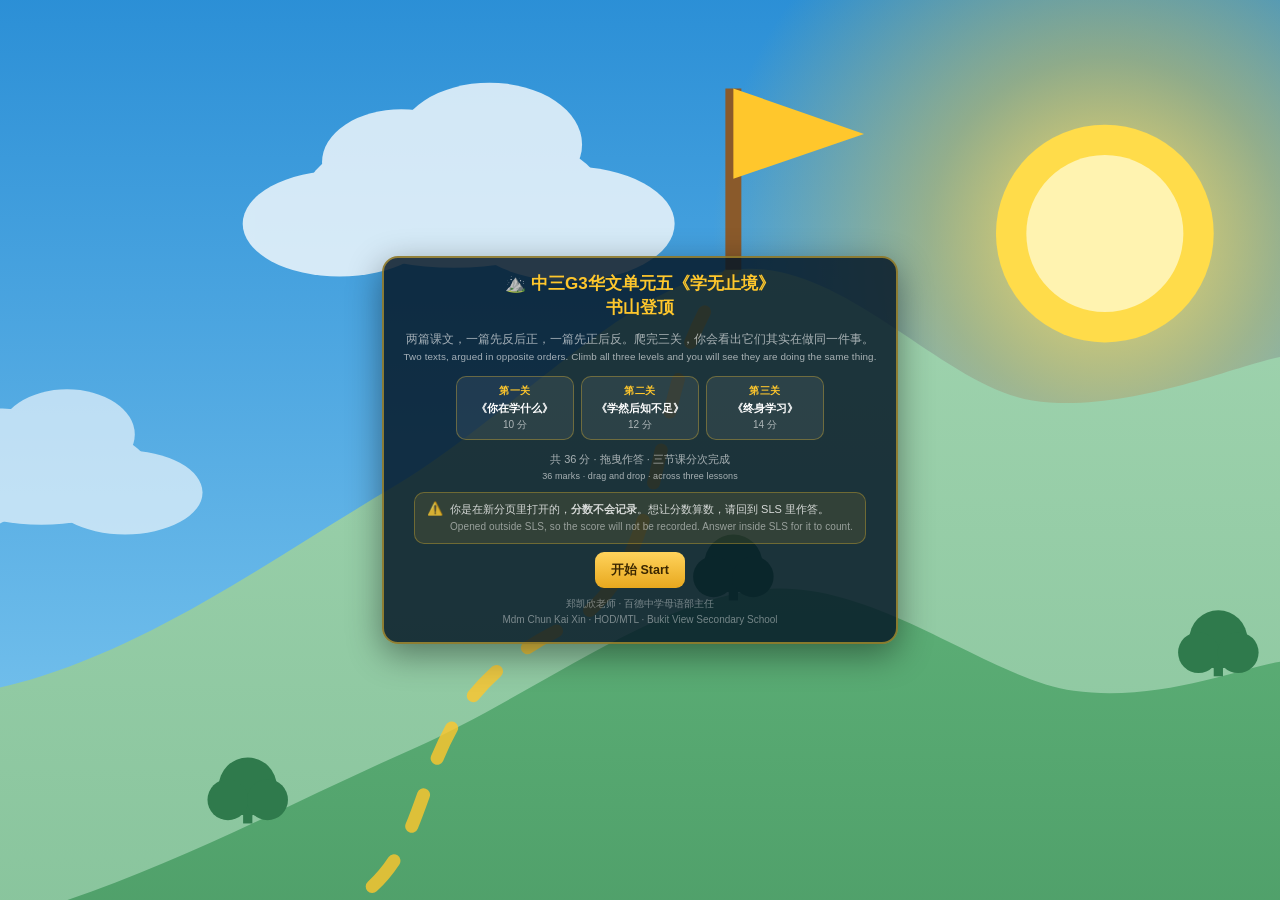
==== commit b78ce5a0: "fix: 开场改成欢迎画面，不再拿错误讯息迎接人 老师在 SLS 的 Module View 里预览，一打开就看到一张红色的 「分数无法记录」——像是坏了。实际上 Module View 本来就不带记" ====
--- a/sls/index.html
+++ b/sls/index.html
@@ -72,6 +72,20 @@
 #top .lv{font-weight:900;color:var(--gold);font-size:12.5px;white-space:nowrap}
 #top .prog{font-size:11px;color:var(--dim);white-space:nowrap;overflow:hidden;text-overflow:ellipsis}
 #clock{font-size:11.5px;color:var(--dim);font-variant-numeric:tabular-nums;white-space:nowrap}
+/* 「不记分」小标：嵌在 SLS 里、但拿不到记分参数时出现（多半是老师在 Module View 预览）。
+   这种情况不该弹红色警告 —— 预览本来就不该记分。但也不能默不作声：
+   万一学生作答时看到它，那就是真的出事了，老师得看得见。
+   The not-scored chip appears when we are embedded in SLS but have no scoring
+   parameters — normally a teacher previewing in Module View. That case does not
+   deserve a red alarm, since a preview is not meant to score. It does deserve to
+   be visible: if a student ever sees this, something is genuinely wrong. */
+#noscore{font-size:10.5px;white-space:nowrap;color:#ffd98a;
+  background:rgba(255,199,44,.16);border:1px solid rgba(255,199,44,.4);
+  border-radius:7px;padding:3px 7px;cursor:help;line-height:1.3}
+#noscore .en{display:inline;font-size:9.5px;color:rgba(255,217,138,.75);margin-left:3px}
+#noscore .zh-only{display:inline}
+body.noen #noscore .zh-only{display:inline}
+@media(max-width:620px){#noscore .en{display:none}}
 .ibtn{font:inherit;font-size:13px;line-height:1;background:rgba(14,80,132,.85);color:#fff;
   border:1px solid rgba(255,199,44,.4);border-radius:7px;padding:4px 7px;cursor:pointer}
 .ibtn.off{opacity:.38}
@@ -252,6 +266,34 @@
 /* 山景铺满整个画面 ｜ the scenery fills the screen behind the panel */
 .scene{position:absolute;inset:0;z-index:0}
 .scene svg{display:block;width:100%;height:100%}
+
+/* 欢迎画面 —— 任何人打开这个游戏，第一眼看到的就是这里。
+   这个组件会上架 SLS 社群资源库给别的老师用，所以第一眼不能是一张错误讯息：
+   记分接不上是要讲，但讲法是画面里一行淡淡的提示，不是拦路的红色警告。
+   The welcome screen is the first thing anyone sees. This component goes into
+   the SLS Community Gallery for other teachers, so the first frame must not be
+   an error. A scoring problem still gets said — as a quiet line inside the
+   screen, not a red wall in front of it. */
+.welcome h1{font-size:clamp(15px,2.6vw,20px);line-height:1.4}
+.welcome .sub{font-size:12px;color:rgba(255,255,255,.8);line-height:1.65;max-width:560px}
+.lvchips{display:flex;gap:7px;flex-wrap:wrap;justify-content:center;margin:2px 0}
+.lvchip{
+  background:rgba(255,255,255,.07);border:1px solid rgba(255,199,44,.32);border-radius:10px;
+  padding:6px 11px;min-width:118px;
+}
+.lvchip b{display:block;font-size:10px;color:var(--gold);letter-spacing:.4px}
+.lvchip span{display:block;font-size:11px;color:#fff;font-weight:700;margin:2px 0 1px;line-height:1.35}
+.lvchip small{display:block;font-size:10px;color:var(--dim)}
+.credit{font-size:10px;color:rgba(255,255,255,.42);line-height:1.6}
+
+/* 记分状态：一行淡淡的提示，不拦路 ｜ scoring status: a quiet line, never a blocker */
+.status{
+  display:flex;align-items:flex-start;gap:7px;text-align:left;max-width:580px;
+  background:rgba(255,199,44,.1);border:1px solid rgba(255,199,44,.3);border-radius:10px;
+  padding:8px 12px;font-size:11px;line-height:1.6;color:rgba(255,255,255,.8);
+}
+.status .ic{flex:0 0 auto;font-size:13px;line-height:1.3}
+.status .en{font-size:10px;color:rgba(255,255,255,.5);margin-top:1px}
 
 /* 开场的两条规矩 ｜ the two house rules on the opening screen */
 .rules{text-align:left;background:rgba(255,199,44,.1);border:1px solid rgba(255,199,44,.32);
@@ -359,6 +401,7 @@
     <span class="lv" id="lvName">第一关</span>
     <span class="prog" id="prog"></span>
     <span class="sp"></span>
+    <span id="noscore" hidden>ⓘ <span class="zh-only">预览 · 不记分</span><span class="en">Preview — not scored</span></span>
     <span id="clock">⏱ 00:00</span>
     <span id="score">0 / 0</span>
     <button class="tbtn" id="enBtn" type="button" aria-pressed="true">EN</button>
@@ -385,7 +428,7 @@
   </div>
 
   <!-- ══ 覆盖画面 ｜ overlay screens ══ -->
-  <div class="scr" id="scrWarn"></div>
+  <div class="scr" id="scrWelcome"></div>
   <div class="scr" id="scrName"></div>
   <div class="scr" id="scrAv"></div>
   <div class="scr" id="scrMenu"></div>
@@ -651,48 +694,70 @@
    activityId。学生若另开分页，这些参数全部丢失，JSON.parse(agent) 抛出错误，
    而官方范例的 sendScore() 只在 catch 里 console.error —— 于是完全静默失败：
    游戏照常运作，学生做完，分数从未送出。
-   Why scores silently failed before: SLS passes endpoint/auth/agent/stateId/
-   activityId in the query string. Open the activity in a new tab and they are
-   all gone, JSON.parse(agent) throws, and the official sample's sendScore()
-   only console.errors in its catch — so it fails completely silently. The game
-   plays, the student finishes, and nothing is ever sent.
-
-   对策：init() 回传成功与否。失败就先显示双语警告，并给一个「仍要继续」的出口。
-   Fix: init() reports success. On failure the game shows a bilingual warning
-   first, with a "continue anyway" escape hatch. */
+   Why scores silently failed before: SLS passes the launch parameters in the
+   query string. Open the activity in a new tab and they are gone, JSON.parse
+   throws, and the official sample only console.errors in its catch — so the
+   game plays, the student finishes, and nothing is ever sent.
+
+   对策：init() 回传成功与否，并且<b>记下缺了哪几个参数</b>。
+   少了哪一个会写进顶栏那个小标的 tooltip，也印在 console 里 ——
+   下次再出问题，不必猜。
+   Fix: init() reports success and records WHICH parameters were missing. That
+   list goes into the top-bar chip's tooltip and the console, so the next time
+   something is wrong there is nothing to guess at.
+   ══════════════════════════════════════════════════════════════ */
 const XAPI = {
-  p:null, inSLS:false,
+  p:null, inSLS:false, missing:[],
+  /* 这一版是给 SLS 用的，所以「记不了分」确实是件该讲的事
+     This build is for SLS, so a scoring failure genuinely is worth mentioning */
+  everSLS:true,
+  /* 页面是不是被嵌在框里。SLS 一定是嵌着跑的 ——
+     所以「嵌着但没参数」跟「根本没嵌」是两回事，不能都当成另开分页。
+     Whether we are inside a frame. SLS always embeds, so "framed but without
+     parameters" and "not framed at all" are different situations and must not
+     both be treated as a rogue new tab. */
+  embedded:(function(){ try{ return window.self !== window.top; }catch(e){ return true; } })(),
+
   init(){
+    const q = new URLSearchParams(location.search);
+    const need = ['endpoint','auth','agent','stateId','activityId'];
+    this.missing = need.filter(k => !q.get(k));
+    if(this.missing.length){
+      console.warn('[xAPI] 没有记分参数 ｜ no launch parameters. 缺 ｜ missing:',
+                   this.missing.join(', '), '| embedded:', this.embedded);
+      return false;
+    }
     try{
-      const q = new URLSearchParams(location.search);
-      const ep = q.get('endpoint'), auth = q.get('auth');
-      const agent = JSON.parse(q.get('agent') || 'null');
-      const stateId = q.get('stateId'), activityId = q.get('activityId');
-      if(!ep || !auth || !agent || !stateId || !activityId) return false;
-
-      ADL.XAPIWrapper.changeConfig({endpoint: ep + '/', auth: 'Basic ' + auth});
-      this.p = {agent, stateId, activityId};
+      const agent = JSON.parse(q.get('agent'));
+      if(!agent) throw new Error('agent parsed to null');
+      ADL.XAPIWrapper.changeConfig({
+        endpoint: q.get('endpoint') + '/',
+        auth: 'Basic ' + q.get('auth')
+      });
+      this.p = {agent:agent, stateId:q.get('stateId'), activityId:q.get('activityId')};
       this.inSLS = true;
+      console.log('[xAPI] 已连上 SLS ｜ connected, scores will be recorded');
       return true;
     }catch(e){
-      console.warn('xAPI init failed — not launched from inside SLS?', e);
+      this.missing = ['agent 解析失败 ｜ agent could not be parsed'];
+      console.warn('[xAPI] init failed:', e);
       return false;
     }
   },
+
   /* 送出的必须是三关的<累计总分>，不能是单次得分。
      SLS 收的是 state 文件，后写覆盖前写 —— 若只送单关分数，
      学生日后补做第三关，就会把前两关的分数一起覆盖掉。
-     Always send the RUNNING TOTAL across all three levels, never one level's
-     score. SLS stores this as a state document and a later write replaces the
-     earlier one, so sending a single level's score would wipe the rest when a
-     student comes back days later to finish level 3. */
+     Always send the RUNNING TOTAL. SLS stores this as a state document and a
+     later write replaces the earlier one, so sending one level's score would
+     wipe the others when a student returns days later to finish. */
   sendScore(score, max){
     try{
       if(!this.p) return;
       ADL.XAPIWrapper.sendState(this.p.activityId, this.p.agent, this.p.stateId, null,
         {score:score, maxScore:max, completed:true});
-      console.log('Score sent to SLS:', score + '/' + max);
-    }catch(e){ console.warn('xAPI sendScore failed:', e); }
+      console.log('[xAPI] 已送出 ｜ sent:', score + '/' + max);
+    }catch(e){ console.warn('[xAPI] sendScore failed:', e); }
   }
 };
 /* ▲▲▲ SLS-HOOK-END ▲▲▲ */
@@ -902,10 +967,20 @@
     '<image href="'+AV_SRC+'" x="0" y="0" width="'+(AV_COLS*CELL_W)+'" height="'+(AV_ROWS*CELL_H)+
     '" style="image-rendering:pixelated"/></svg>';
 
-  const vb = o.zoom
-    ? [(sx-W*o.zoom*.42).toFixed(1), (sy-H*o.zoom*.30).toFixed(1),
-       (W*o.zoom).toFixed(1), (H*o.zoom).toFixed(1)].join(' ')
-    : '0 0 '+W+' '+H;
+  /* 推近山顶时，取景框要<b>夹在画面之内</b>。
+     不夹的话，框会越过右边界 —— 那一块没有东西可画，露出的是页面底色，
+     看起来就像风景旁边多了一条黑带。
+     When pushing in on the summit, the window must be clamped inside the
+     artwork. Unclamped it runs past the right edge, where there is nothing to
+     paint, and the page background shows through as a dark band beside the
+     scenery. */
+  let vb = '0 0 '+W+' '+H;
+  if(o.zoom){
+    const vw = W*o.zoom, vh = H*o.zoom;
+    const vx = Math.max(0, Math.min(W - vw, sx - vw*.42));
+    const vy = Math.max(0, Math.min(H - vh, sy - vh*.30));
+    vb = [vx.toFixed(1), vy.toFixed(1), vw.toFixed(1), vh.toFixed(1)].join(' ');
+  }
 
   return '<svg viewBox="'+vb+'" preserveAspectRatio="'+(o.fit||'xMidYMid slice')+'">' +
     '<defs>' +
@@ -1803,18 +1878,71 @@
 }
 window.addEventListener('pointerdown', wakeAudioOnce);
 
-/* 新分页警告 —— 只有 SLS 版会走到这里 ｜ the new-tab warning: SLS build only */
-function scrWarnShow(then){
-  paintScr('scrWarn',
-    '<div class="warn">' +
-      '<h2>⚠️ 分数无法记录 ｜ Your score will not be recorded</h2>' +
-      '<p style="color:#fff">请在 SLS 中直接作答，不要另开分页，否则你的分数无法记录。</p>' +
-      '<p class="en">Please answer inside SLS. Do not open this in a new tab, or your score will not be recorded.</p>' +
+/* ──────── 欢迎画面 ｜ the welcome screen ────────
+   记分接不上时，从这里讲 —— 一行提示，按钮照样在，人照样进得去。
+   之前的做法是拦一张红色警告画面，结果老师在 SLS 里预览（Module View
+   本来就不带记分参数）一打开就吃到「分数无法记录」，像是坏了。
+   Scoring problems are said here: one line, with the button still right there.
+   The previous design put a red wall in front, so a teacher previewing in
+   Module View — which never carries launch parameters — opened the activity
+   and was told it was broken. */
+function statusNote(){
+  if(XAPI.inSLS) return '';                    // 接上了，什么都不必说 ｜ connected: say nothing
+  if(!XAPI.everSLS) return '';                 // 网页版，本来就不记分 ｜ web build: never scored
+
+  return XAPI.embedded
+    ? '<div class="status"><span class="ic">ⓘ</span><span>' +
+        '这个画面收不到 SLS 的记分参数，分数不会记录。老师在 Module View 预览时属正常现象。' +
+        '<span class="en">No scoring parameters on this frame — normal in a teacher preview. ' +
+        'Scores are recorded when a student opens the assigned activity.</span></span></div>'
+    : '<div class="status"><span class="ic">⚠️</span><span>' +
+        '你是在新分页里打开的，<b>分数不会记录</b>。想让分数算数，请回到 SLS 里作答。' +
+        '<span class="en">Opened outside SLS, so the score will not be recorded. ' +
+        'Answer inside SLS for it to count.</span></span></div>';
+}
+
+function scrWelcomeShow(){
+  const resume = !!S.name;
+  paintScr('scrWelcome',
+    '<h1>⛰️ 中三G3华文单元五《学无止境》<br>书山登顶</h1>' +
+    '<p class="sub">两篇课文，一篇先反后正，一篇先正后反。' +
+      '爬完三关，你会看出它们其实在做同一件事。' +
+      '<span class="en">Two texts, argued in opposite orders. Climb all three levels ' +
+      'and you will see they are doing the same thing.</span></p>' +
+    '<div class="lvchips">' + LEVELS.map((L,i)=>
+      '<div class="lvchip"><b>' + esc(L.n) + '</b><span>' + esc(L.t.replace(/^[^《]*/, '')) +
+      '</span><small>' + lvMax(i) + ' 分' +
+      (lvDone(i) ? ' · ✅ ' + lvScore(i) : '') + '</small></div>').join('') +
     '</div>' +
-    '<p>如果你确定要先玩，可以继续 —— 但记得回到 SLS 里再做一次。</p>' +
-    '<p class="en">You may continue anyway, but do the activity again inside SLS afterwards.</p>' +
-    '<div class="row"><button class="btn" id="wGo" type="button">仍要继续 Continue anyway</button></div>');
-  $('wGo').addEventListener('click', then);
+    '<p class="sub" style="font-size:11px">共 ' + MAX + ' 分 · 拖曳作答 · 三节课分次完成' +
+      '<span class="en">' + MAX + ' marks · drag and drop · across three lessons</span></p>' +
+    statusNote() +
+    '<div class="row"><button class="btn" id="wGo" type="button">' +
+      (resume ? '继续 Continue' : '开始 Start') + '</button></div>' +
+    '<div class="credit">郑凯欣老师 · 百德中学母语部主任<br>' +
+      'Mdm Chun Kai Xin · HOD/MTL · Bukit View Secondary School</div>',
+    {avatar: resume ? S.av : null, zoom:.62});
+  $('wGo').addEventListener('click', ()=>{
+    SFX.wake();
+    if(BGM.on && SFX.on) BGM.start();
+    resume ? scrMenuShow() : scrNameShow();
+  });
+}
+
+/* 顶栏那个「预览 · 不记分」的小标。欢迎画面上那一行讲一次，
+   进了游戏之后就靠这个小标常驻提醒 —— 免得老师预览到一半忘了这是预览。
+   The top-bar chip. The welcome screen says it once; this keeps saying it
+   quietly during play, so a teacher deep in a preview does not forget. */
+function showNoScore(){
+  const el = $('noscore');
+  if(!el) return;
+  el.hidden = false;
+  el.title = '这个画面收不到 SLS 的记分参数' +
+    (XAPI.missing && XAPI.missing.length ? '（缺：' + XAPI.missing.join('、') + '）' : '') +
+    '。\n教师在 Module View 预览时属正常现象 —— 预览本来就不记分。' +
+    '\n若学生作答时也看到这一行，请确认元件是以 Interactive Response 上传的。' +
+    '\n\nNo xAPI launch parameters on this frame. Normal in a teacher preview; ' +
+    'if students see it, check the component was uploaded as Interactive Response.';
 }
 
 function boot(){
@@ -1827,10 +1955,12 @@
   $('sndBtn').classList.toggle('off', !SFX.on);
   $('bgmBtn').classList.toggle('off', !BGM.on);
   CLOCK.paint();
-  const start = ()=> S.name ? scrMenuShow() : scrNameShow();
-  /* 网页版 XAPI.init() 永远回传 true，所以警告画面不会出现
-     In the web build init() always returns true, so the warning never shows */
-  XAPI.init() ? start() : scrWarnShow(start);
+  /* 不管记分接不接得上，一律从欢迎画面开始。
+     记不了分是要讲的，但那是欢迎画面里的一行字，不是挡在前面的一堵墙。
+     Always open on the welcome screen, whatever the scoring situation. A
+     scoring problem is a line of text on that screen, never a wall in front. */
+  if(!XAPI.init() && XAPI.everSLS) showNoScore();
+  scrWelcomeShow();
 }
 boot();
 </script>
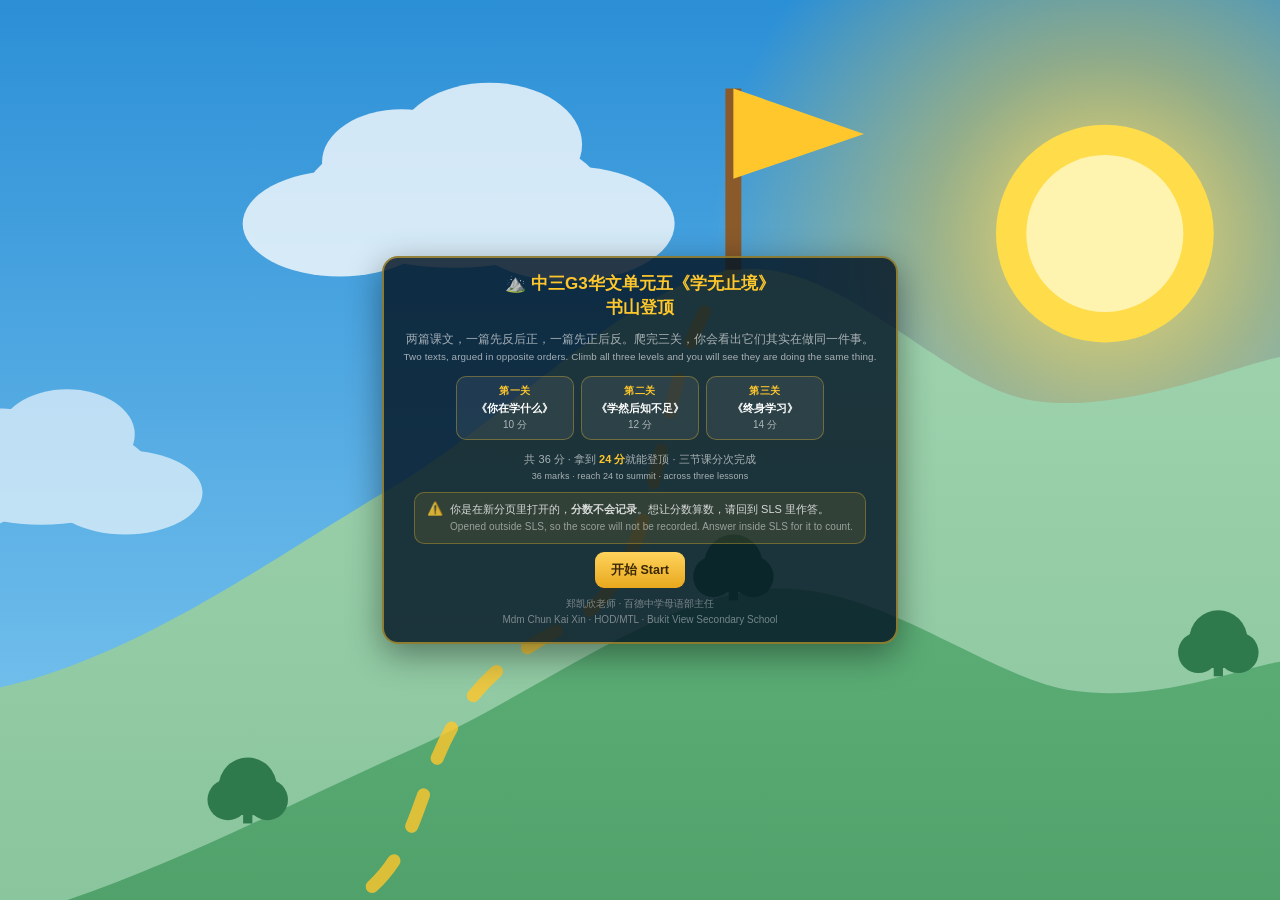
==== commit 70c615b8: "feat: 登顶要 65%（24/36），未达标给「还差一点」而不是凭证 三关做完不等于登顶。总分要达到 Math.ceil(36 × 0.65) = 24 分， 登顶画面才出现 —— 那张要截图交的" ====
--- a/sls/index.html
+++ b/sls/index.html
@@ -128,6 +128,18 @@
 /* ════════ 场地 ｜ the playfield ════════ */
 #field{flex:1 1 auto;position:relative;overflow:hidden;display:flex;flex-direction:column;
   gap:4px;padding:5px 10px 2px;min-height:0}
+/* 课本出处 —— 这一班找不到「现在该翻到哪一页」就会卡住，
+   所以每个版面都把课文与段落写在画面上，而不是让他们回头猜。
+   Where to look in the textbook. This class stalls when it cannot tell which
+   page it is meant to be on, so every panel names the text and the paragraph
+   on screen rather than leaving it to be guessed. */
+#src{flex:0 0 auto;text-align:center;font-size:10.5px;line-height:1.35;
+  color:#ffd98a;background:rgba(255,199,44,.12);border:1px solid rgba(255,199,44,.28);
+  border-radius:8px;padding:3px 9px;align-self:center;max-width:100%}
+#src b{color:var(--gold);font-weight:800}
+#src .en{display:inline;font-size:9.5px;color:rgba(255,217,138,.62);margin-right:5px}
+#src:empty{display:none}
+
 #tip{flex:0 0 auto;font-size:11px;color:var(--dim);text-align:center;line-height:1.4}
 #tip b{color:var(--gold);font-weight:700}
 #tip .en{font-size:10px;color:rgba(255,255,255,.44)}
@@ -227,16 +239,28 @@
    external libraries are barred, and auto-conversion always trips on
    heteronyms. A wrong pinyin in a Chinese lesson is worse than none.
 
-   关闭时用 visibility 而不是 display —— 拼音行必须一直占着位置，
-   否则一按切换钮版面就跳，学生拖到一半卡片会掉错格。
-   Toggling uses visibility, never display: the ruby line must keep its space,
-   or the layout jumps on toggle and a half-finished drag lands wrong. */
+   关掉拼音时用 display:none，让 <rt> 完全不占位置。
+   本来用的是 visibility:hidden —— 想法是让拼音行一直占着位子，按切换钮时
+   版面才不会跳。但 <rt> 隐形却仍然占宽度：「yìng」比「应」宽，
+   于是关着拼音的时候，「手机应用」中间硬生生裂开一道缝，
+   「策划义工活动」也是。而关着拼音才是预设状态 —— 为了防一个偶发的跳动，
+   把常态的中文弄成断字，这笔帐算反了。
+   版面跳动改用别的办法防：切换后重新配一次版（fitBand），
+   而且拖曳途中直接不让切换 —— 那才是当初真正担心的情况。
+   Turning pinyin off now removes <rt> entirely. It used to be hidden with
+   visibility, the idea being that the ruby line should always hold its space so
+   the layout never jumps on toggle. But an invisible <rt> still occupies WIDTH:
+   'yìng' is wider than 应, so with pinyin off a visible gap tore 手机应用 apart,
+   and 策划义工活动 with it. Pinyin off is the default state — breaking ordinary
+   Chinese apart in the common case to prevent an occasional reflow in the rare
+   one is the wrong trade. The reflow is handled where it actually matters
+   instead: re-fit after toggling, and refuse to toggle mid-drag. */
 ruby{ruby-align:center}
 rt{
   font-size:.62em;font-weight:400;color:var(--gold);letter-spacing:0;
-  line-height:1.1;visibility:hidden;
-}
-body.py rt{visibility:visible}
+  line-height:1.1;
+}
+body:not(.py) rt{display:none}
 
 /* ════════ 覆盖画面 ｜ overlay screens ════════ */
 /* 覆盖画面：山景整片亮着，文字另外放进一个框里。
@@ -257,6 +281,12 @@
   scrollbar-width:thin;scrollbar-color:rgba(255,199,44,.35) transparent;
 }
 .scr.summit .box{background:rgba(4,22,38,.88);padding:10px 16px;gap:6px}
+/* 「还差一点」的框收窄，左下角的人物与右上角的旗子才看得见 ——
+   一个在山腰、一个在山顶，那段距离就是这一屏要说的话。
+   A narrower panel on the short-of-summit screen, so the character at the lower
+   left and the flag at the upper right both stay visible. The distance between
+   them is what the screen is saying. */
+#scrNear .box{max-width:min(94%,620px)}
 .scr h1{font-size:17px;font-weight:900;color:var(--gold);line-height:1.45}
 .scr h2{font-size:14px;font-weight:800;color:#fff;line-height:1.5}
 .scr p{font-size:12px;color:var(--dim);line-height:1.7;max-width:640px}
@@ -284,6 +314,10 @@
 .lvchip b{display:block;font-size:10px;color:var(--gold);letter-spacing:.4px}
 .lvchip span{display:block;font-size:11px;color:#fff;font-weight:700;margin:2px 0 1px;line-height:1.35}
 .lvchip small{display:block;font-size:10px;color:var(--dim)}
+/* 最弱的一关标出来 —— 学生盯着看的就是这一格 ｜ the level to go back to */
+.lvchip.weak{border-color:#ff9b9b;background:rgba(255,140,140,.16)}
+.lvchip.weak b{color:#ffb3b3}
+.lvchip.weak small{color:#ffb3b3;font-weight:700}
 .credit{font-size:10px;color:rgba(255,255,255,.42);line-height:1.6}
 
 /* 记分状态：一行淡淡的提示，不拦路 ｜ scoring status: a quiet line, never a blocker */
@@ -416,6 +450,7 @@
 
   <!-- ══ 场地 ｜ playfield ══ -->
   <div id="field">
+    <div id="src"></div>
     <div id="tip"></div>
     <div id="pool"></div>
     <div id="slots"></div>
@@ -433,6 +468,7 @@
   <div class="scr" id="scrAv"></div>
   <div class="scr" id="scrMenu"></div>
   <div class="scr" id="scrDone"></div>
+  <div class="scr" id="scrNear"></div>
   <div class="scr summit" id="scrTop"></div>
 </div>
 
@@ -532,7 +568,7 @@
 {
   n:'第一关', t:'生活空间《你在学什么》', cols:5,
   panels:[
-    { k:'slots', cols:5, hd:'学习的内容',
+    { k:'slots', cols:5, hd:'学习的内容', src:'生活空间《你在学什么》· 课本表格',
       tip:{zh:'五位受访者在学什么？把答案拖到对的格子里。',
            en:'What is each person learning? Drag each answer into the right box.'},
       slots:PEOPLE, cap:1,
@@ -548,7 +584,7 @@
          bank a success before the hard panel. */
       e:'五个人的年龄从 6 岁到 76 岁，学的东西完全不同 —— 这就是「学无止境」的第一层意思。'
     },
-    { k:'slots', cols:5, hd:'对学习的看法',
+    { k:'slots', cols:5, hd:'对学习的看法', src:'生活空间《你在学什么》· 课本表格',
       tip:{zh:'他们怎么<b>看待</b>学习？把答案拖到对的格子里，这一栏要看得仔细一点。',
            en:'How does each of them see learning? Drag each answer into the right box — read carefully.'},
       slots:PEOPLE, cap:1,
@@ -569,7 +605,7 @@
 {
   n:'第二关', t:'核心《学然后知不足》',
   panels:[
-    { k:'slots', cols:2, hd:'正反例子与论点',
+    { k:'slots', cols:2, hd:'正反例子与论点', src:'核心《学然后知不足》· 第2至3段',
       tip:{zh:'例子在前，论点在后。哪一个是<b>反面</b>例子，哪一个是<b>正面</b>例子？',
            en:'Sort the two examples, then put each claim under the example that proves it.'},
       slots:[{t:'反面例子',sub:'第2段'},{t:'正面例子',sub:'第3段'}], cap:2,
@@ -581,7 +617,7 @@
       ],
       e:'《学然后知不足》是<b>先反后正</b>：第2段用楚国人从反面证明，第3段用芝诺从正面证明。'
     },
-    { k:'slots', cols:2, hd:'反问句判断',
+    { k:'slots', cols:2, hd:'反问句判断', src:'核心《学然后知不足》· 阅读放大镜',
       tip:{zh:'反问句<b>答案就藏在问句里</b>，不需要回答。哪几句是？',
            en:'A rhetorical question already contains its own answer. Which are which?'},
       slots:[{t:'是反问句'},{t:'不是反问句'}], cap:4,
@@ -597,7 +633,7 @@
          item and the discriminator — a genuine question, not a rhetorical one. */
       e:'「哪里」「怎么」「何必」都带着答案。第三句的「如何……呢」是<b>真的在问</b>，作者接下来才回答，所以不是反问句。'
     },
-    { k:'slots', cols:3, hd:'篇章结构 · 本论',
+    { k:'slots', cols:3, hd:'篇章结构 · 本论', src:'核心《学然后知不足》· 全文五段',
       tip:{zh:'引论（第1段）与结论（第5段）已填好，请排出中间三段。',
            en:'The introduction and conclusion are filled in. Place the three middle paragraphs.'},
       slots:[{t:'第2段'},{t:'第3段'},{t:'第4段'}], cap:1,
@@ -608,7 +644,7 @@
       ],
       e:'本论三段：一反、一正、再引用。三段各司其职，合起来才撑得住结论。'
     },
-    { k:'choice', hd:'第1段的修辞手法',
+    { k:'choice', hd:'第1段的修辞手法', src:'核心《学然后知不足》· 第1段',
       tip:{zh:'第1段连举雄鹰、小河、青蛙三个例子。',
            en:'Paragraph 1 lines up three images in a row.'},
       q:'第1段连举雄鹰、小河、青蛙三例，用的是什么修辞手法？',
@@ -626,7 +662,7 @@
 {
   n:'第三关', t:'巩固《终身学习》',
   panels:[
-    { k:'slots', cols:2, hd:'正反例子与论点',
+    { k:'slots', cols:2, hd:'正反例子与论点', src:'巩固《终身学习》· 第2至3段',
       tip:{zh:'和第二关一样的做法 —— 但请留意，<b>正反的位置换了</b>。',
            en:'Same task as Level 2 — but notice the two sides have swapped.'},
       slots:[{t:'正面例子',sub:'第2段'},{t:'反面例子',sub:'第3段'}], cap:2,
@@ -638,7 +674,7 @@
       ],
       e:'《终身学习》是<b>先正后反</b>，与《学然后知不足》刚好相反。两篇都在做同一件事：<b>对比</b>。'
     },
-    { k:'slots', cols:1, flow:'row', hd:'李光耀先生的好学表现', need:3,
+    { k:'slots', cols:1, flow:'row', hd:'李光耀先生的好学表现', need:3, src:'巩固《终身学习》· 第2段',
       tip:{zh:'从哪些方面可以看出李光耀先生的好学？拖<b>三张</b>进证据框。',
            en:'Drag the THREE cards that show his love of learning into the box.'},
       slots:[{t:'证据',sub:'三项'}], cap:3,
@@ -656,7 +692,7 @@
          the two examples falls for them — a diagnostic distractor, not a filler. */
       e:'三个干扰项全是<b>方仲永</b>的事 —— 一正一反两个例子，不能混为一谈。'
     },
-    { k:'slots', cols:1, flow:'row', hd:'怎样具备终身学习的精神', need:4,
+    { k:'slots', cols:1, flow:'row', hd:'怎样具备终身学习的精神', need:4, src:'巩固《终身学习》· 第5段',
       tip:{zh:'第5段告诉我们该怎么做。拖<b>四张</b>正确的进框。',
            en:'Paragraph 5 says how. Drag the FOUR correct cards into the box.'},
       slots:[{t:'该怎么做',sub:'四项'}], cap:4,
@@ -670,7 +706,7 @@
       ],
       e:'两个干扰项都是第5段<b>明白反对</b>的：「不能纸上谈兵」「不应只着眼于眼前的利益」。'
     },
-    { k:'slots', cols:3, hd:'篇章结构 · 本论',
+    { k:'slots', cols:3, hd:'篇章结构 · 本论', src:'巩固《终身学习》· 全文六段',
       tip:{zh:'引论（第1段）与结论（第6段）已填好，请排出中间三张。',
            en:'The introduction and conclusion are filled in. Place the three middle cards.'},
       slots:[{t:'第2段'},{t:'第3段'},{t:'第4至5段'}], cap:1,
@@ -829,6 +865,27 @@
 const lvMax = i => LEVELS[i].panels.reduce((a,p)=>a+panelMax(p), 0);
 const MAX   = LEVELS.reduce((a,_,i)=>a+lvMax(i), 0);
 
+/* 登顶门槛：满分的 65%，往上取整。36 分 → 24 分（66.7%）。
+   宁可多算一分，也不要让「65%」这个说法名不副实。
+   一样是算出来的 —— 日后加题删题，门槛自己跟着走。
+   The summit threshold: 65% of the maximum, rounded up. 36 marks -> 24 (66.7%).
+   Rounding up rather than down keeps the claim "65%" honest. Computed like
+   everything else, so adding or removing questions moves it automatically. */
+const PASS = Math.ceil(MAX * 0.65);
+const summited = () => total() >= PASS;
+
+/* 最弱的一关，按百分比算 —— 各关满分不同，比绝对分数公平
+   The weakest level by percentage: the levels have different maximums, so a
+   raw score comparison would point at the wrong one */
+function weakestLevel(){
+  let best = 0, bestPct = 2;
+  LEVELS.forEach((_, i)=>{
+    const pct = lvScore(i) / Math.max(1, lvMax(i));
+    if(pct < bestPct){ bestPct = pct; best = i; }
+  });
+  return best;
+}
+
 /* ══════════════════════════════════════════════════════════════
    五、山景 ｜ 5. THE MOUNTAIN
    山脊只写一次，登山带与整幅山景共用同一组座标 ——
@@ -938,6 +995,27 @@
         '<ellipse cx="-13" cy="3" rx="11" ry="6"/><ellipse cx="4" cy="-6" rx="10.5" ry="7"/>' +
         '<ellipse cx="-6" cy="-4" rx="9" ry="6"/></g></g>').join('');
 }
+/* 小路上某个比例位置的座标。
+   画面上的人物是用 getPointAtLength() 从 <path> 上量的，但这里是在<b>生成</b>
+   SVG 字串，还没有 DOM 可量，所以直接把贝塞尔算出来。
+   Where a given fraction along the trail falls. The in-game character is
+   measured off the live <path> with getPointAtLength(), but here the SVG string
+   is still being generated and there is no DOM to measure, so the bezier is
+   evaluated directly. */
+function trailPoint(f, W, H){
+  const segs = TRAILn.length - 1;
+  const t = Math.max(0, Math.min(0.9999, f)) * segs;
+  const i = Math.floor(t), u = t - i;
+  const p0 = i === 0 ? [TRAILn[0][0], TRAILn[0][1]]
+                     : [TRAILn[i][4], TRAILn[i][5]];
+  const c = TRAILn[i + 1];
+  const pts = [p0, [c[0],c[1]], [c[2],c[3]], [c[4],c[5]]];
+  const m = 1 - u;
+  const x = m*m*m*pts[0][0] + 3*m*m*u*pts[1][0] + 3*m*u*u*pts[2][0] + u*u*u*pts[3][0];
+  const y = m*m*m*pts[0][1] + 3*m*m*u*pts[1][1] + 3*m*u*u*pts[2][1] + u*u*u*pts[3][1];
+  return [x*W, y*H];
+}
+
 function trailD(W,H){
   let d = 'M' + (TRAILn[0][0]*W).toFixed(1) + ',' + (TRAILn[0][1]*H).toFixed(1);
   for(let i=1;i<TRAILn.length;i++){
@@ -1024,6 +1102,13 @@
        the hill curve. Reusing the summit's height would leave the character
        hovering, because the ground left of the flag is lower. */
     (o.avatar == null ? '' : (function(){
+      /* avatarAt 有值就停在小路上那个位置（还没登顶），否则站在旗子旁边欢呼
+         With avatarAt the character stands partway up the trail (not yet at the
+         top); without it, it cheers beside the flag */
+      if(o.avatarAt != null){
+        const [px_, py_] = trailPoint(o.avatarAt, W, H);
+        return cell(null, px_ - av/2, py_ - av*CELL_H/CELL_W, av, avRow(o.avatar), 0);
+      }
       const ax = sx - av*1.15;
       return cell(null, ax - av/2, curveY(far, ax) - av*CELL_H/CELL_W, av, avRow(o.avatar), 3);
     })()) +
@@ -1249,7 +1334,7 @@
                       if(h!=null)e.innerHTML=h; return e; };
 const esc = s => String(s).replace(/[&<>]/g, m=>({'&':'&amp;','<':'&lt;','>':'&gt;'}[m]));
 
-const stage=$('stage'), fieldEl=$('field'), poolEl=$('pool'), slotsEl=$('slots'),
+const stage=$('stage'), fieldEl=$('field'), poolEl=$('pool'), slotsEl=$('slots'), srcEl=$('src'),
       tipEl=$('tip'), fbEl=$('fb'), goBtn=$('goBtn'),
       lvNameEl=$('lvName'), progEl=$('prog'), scoreEl=$('score');
 
@@ -1395,6 +1480,11 @@
   progEl.innerHTML = '版面 ' + (S.pi+1) + '/' + L.panels.length +
                      ' · <b>' + esc(d.hd) + '</b>';
   scoreEl.textContent = total() + ' / ' + MAX;
+  /* 课文名以粗体标出，段落跟在后面 ｜ the text in bold, the paragraph after it */
+  $('src').innerHTML = d.src
+    ? '<span class="en">In your textbook</span>📖 ' +
+      zh(esc(d.src).replace(/^([^·]+)·/, '<b>$1</b>·'))
+    : '';
   tipEl.innerHTML = zh(d.tip.zh) + '<span class="en">' + esc(d.tip.en) + '</span>';
   poolEl.innerHTML = ''; slotsEl.innerHTML = '';
   poolEl.className = ''; slotsEl.style.gridTemplateColumns = '';
@@ -1739,10 +1829,15 @@
         '</span></button>').join('') +
     '</div>' +
     '<p>目前总分 <b style="color:var(--gold)">' + total() + ' / ' + MAX + '</b>' +
+      '　' + (summited()
+        ? '<b style="color:var(--green)">已达登顶线 ' + PASS + ' 分 ✅</b>'
+        : '登顶线 <b style="color:var(--gold)">' + PASS + ' 分</b>，还差 ' +
+          '<b style="color:#ffb3b3">' + (PASS - total()) + ' 分</b>') +
       '　已用时 <b style="color:#fff">' + CLOCK.fmt(CLOCK.total()) + '</b></p>' +
     '<div class="row">' +
       '<button class="btn ghost" id="mAv" type="button">换角色 Character</button>' +
-      (all ? '<button class="btn" id="mTop" type="button">🏔️ 看登顶画面 Summit</button>' : '') +
+      (all ? '<button class="btn" id="mTop" type="button">' +
+        (summited() ? '🏔️ 看登顶画面 Summit' : '看看还差多少 How far?') + '</button>' : '') +
     '</div>');
   $('scrMenu').querySelectorAll('.lvc').forEach(b=>{
     b.addEventListener('click', ()=>{
@@ -1760,9 +1855,14 @@
 function doneLevel(){
   const L = LEVELS[S.lv], sc = lvScore(S.lv), mx = lvMax(S.lv);
   SFX.level();
-  const band = sc === mx ? '全对 —— 这一关的每一张卡片你都是一次就放对的。'
+  const allDone = LEVELS.every((_,i)=>lvDone(i));
+  const band = (sc === mx ? '全对 —— 这一关的每一张卡片你都是一次就放对的。'
              : sc >= mx*0.7 ? '不错。放错的那几张，回头再看一次课文就清楚了。'
-             : '这一关可以再做一次 —— 分数会取最好的一次。';
+             : '这一关可以再做一次 —— 分数会取最好的一次。') +
+    (allDone
+      ? (summited() ? '<br>三关都做完了，也过了登顶线，可以登顶了。'
+                    : '<br>三关都做完了，离登顶线还差 <b>' + (PASS - total()) + ' 分</b>。')
+      : '<br>登顶线是 <b>' + PASS + '</b> 分，目前 <b>' + total() + '</b> 分。');
   paintScr('scrDone',
     '<h1>' + esc(L.n) + ' 完成</h1>' +
     '<h2>' + esc(L.t) + '</h2>' +
@@ -1772,7 +1872,9 @@
     '<div class="row">' +
       '<button class="btn ghost" id="dAgain" type="button">再做一次 Retry</button>' +
       '<button class="btn" id="dNext" type="button">' +
-        (LEVELS.every((_,i)=>lvDone(i)) ? '🏔️ 登顶 Summit' : '选关 Levels') + '</button>' +
+        (LEVELS.every((_,i)=>lvDone(i))
+          ? (summited() ? '🏔️ 登顶 Summit' : '看看还差多少 How far?')
+          : '选关 Levels') + '</button>' +
     '</div>');
   $('dAgain').addEventListener('click', ()=>{ S.pi = 0; renderPanel(); });
   $('dNext').addEventListener('click', ()=>{
@@ -1788,7 +1890,62 @@
    external libraries are barred, so html2canvas is out. The device's own
    screenshot is the mechanism — and it catches the surrounding SLS page too,
    which is itself evidence the student was logged in. */
+/* ──────── 还差一点 ｜ short of the summit ────────
+   三关都做完，但总分不到门槛。人物停在小路上，没到旗子。
+   给的是一条明路：哪一关最弱、还差几分、一个按钮直接重做那一关。
+   重做取最好的一次，所以再试一定不亏 —— 这一点要写在画面上，
+   不然学生会以为重做可能把分数弄低。
+   All three levels done but short of the threshold. The character stands on the
+   trail, not at the flag. What it gives is a way forward: which level is
+   weakest, how many marks short, and a button straight into that level. Retries
+   keep the best attempt, so trying again can never cost anything — which has to
+   be said on screen, or students assume a retry might lower their score. */
+function scrNearShow(){
+  const w = weakestLevel(), gap = PASS - total();
+  paintScr('scrNear',
+    '<h1>⛰️ 还差一点就到顶了</h1>' +
+    '<p class="sub" style="font-size:13px;color:#fff">目前 <b style="color:var(--gold)">' +
+      total() + ' / ' + MAX + '</b>　·　登顶需要 <b style="color:var(--gold)">' + PASS +
+      ' 分</b>，还差 <b style="color:#ffb3b3">' + gap + ' 分</b></p>' +
+    '<div class="lvchips">' + LEVELS.map((L,i)=>
+      '<div class="lvchip' + (i===w ? ' weak' : '') + '"><b>' + esc(L.n) + '</b>' +
+      '<span>' + lvScore(i) + ' / ' + lvMax(i) + '</span>' +
+      '<small>' + (i===w ? '最弱的一关' : Math.round(lvScore(i)/Math.max(1,lvMax(i))*100) + '%') +
+      '</small></div>').join('') + '</div>' +
+    '<p class="sub" style="font-size:11px">重做取<b>最好的一次</b>成绩 —— 再试一次不会把分数弄低。' +
+      '<span class="en">A retry keeps your best attempt, so trying again can never lower your score.</span></p>' +
+    '<div class="row">' +
+      '<button class="btn" id="nRetry" type="button">重做' + esc(LEVELS[w].n) + ' Retry</button>' +
+      '<button class="btn ghost" id="nMenu" type="button">自由选关 Levels</button>' +
+    '</div>',
+    /* 人物摆在小路靠下的那一段。照 total/MAX 的真实比例摆的话，
+       多数分数刚好落在文字框後面，等于没画。这一格是气氛，不是读数 ——
+       差多少分，上面那行字已经写得清清楚楚。
+       The character sits on the lower stretch of the trail. Placed at the true
+       total/MAX fraction it lands behind the text panel for most scores, which
+       is the same as not drawing it. This is atmosphere, not a readout: the gap
+       is stated in words directly above. */
+    /* 这一屏<b>不</b>推近山顶。推近了，山腰上的人物就被裁到画面外，
+       只剩一面旗子 —— 而这一屏要说的正是「人在这里、旗子在那里」。
+       整片山景摆着，两个都看得见，中间那段距离自己会说话。
+       人物摆在文字框下方那一条看得见的带子里 —— 450px 的框，文字框几乎占满
+       中间，再往上摆就又被盖住了。
+       This screen does NOT push in on the summit. Zoomed in, the character on
+       the lower slope falls outside the frame and only the flag remains — but
+       the whole point here is "you are here, the flag is there". The full scene
+       keeps both in view and the distance between them speaks for itself. */
+    {avatar:S.av, avatarAt: .05 + .13 * Math.min(1, total()/PASS)});
+  $('nRetry').addEventListener('click', ()=>{ S.lv = w; S.pi = 0; renderPanel(); });
+  $('nMenu').addEventListener('click', scrMenuShow);
+}
+
 function scrTopShow(){
+  /* 唯一的一道闸 —— 所有通往登顶画面的路都从这里过，
+     漏掉任何一条，凭证就发给了不该拿到的人。
+     The single gate: every route to the summit screen comes through here.
+     Miss one and the certificate goes to someone who has not earned it. */
+  if(!summited()) return scrNearShow();
+
   const now = new Date();
   const stampNow = now.getFullYear() + '-' + String(now.getMonth()+1).padStart(2,'0') + '-' +
     String(now.getDate()).padStart(2,'0') + ' ' + String(now.getHours()).padStart(2,'0') +
@@ -1855,6 +2012,7 @@
   S.py = on; save();
   document.body.classList.toggle('py', on);
   pyBtn.setAttribute('aria-pressed', String(on));
+  if(P) fitBand();      // 多了／少了拼音行，版面要重配 ｜ the ruby line changes the fit
 }
 function setEn(on){
   S.en = on; save();
@@ -1862,8 +2020,13 @@
   enBtn.setAttribute('aria-pressed', String(on));
   if(P) fitBand();          // 少了英文那一行，版面会松出一点 ｜ the layout gains a line back
 }
-pyBtn.addEventListener('click', ()=>setPy(!S.py));
-enBtn.addEventListener('click', ()=>setEn(!S.en));
+/* 拖到一半不给切换 —— 版面在手指底下变形，卡片就会掉错格子。
+   这正是当初改用 visibility 想避开的情况，在这里挡掉更直接。
+   Refuse to toggle mid-drag: reflowing the layout under a moving finger is how
+   a card lands in the wrong slot. This is the case the old visibility trick was
+   trying to avoid, blocked here at the source instead. */
+pyBtn.addEventListener('click', ()=>{ if(!drag) setPy(!S.py); });
+enBtn.addEventListener('click', ()=>{ if(!drag) setEn(!S.en); });
 
 $('menuBtn').addEventListener('click', scrMenuShow);
 $('sndBtn').addEventListener('click', ()=>SFX.toggle());
@@ -1914,8 +2077,9 @@
       '</span><small>' + lvMax(i) + ' 分' +
       (lvDone(i) ? ' · ✅ ' + lvScore(i) : '') + '</small></div>').join('') +
     '</div>' +
-    '<p class="sub" style="font-size:11px">共 ' + MAX + ' 分 · 拖曳作答 · 三节课分次完成' +
-      '<span class="en">' + MAX + ' marks · drag and drop · across three lessons</span></p>' +
+    '<p class="sub" style="font-size:11px">共 ' + MAX + ' 分 · 拿到 <b style="color:var(--gold)">' +
+      PASS + ' 分</b>就能登顶 · 三节课分次完成' +
+      '<span class="en">' + MAX + ' marks · reach ' + PASS + ' to summit · across three lessons</span></p>' +
     statusNote() +
     '<div class="row"><button class="btn" id="wGo" type="button">' +
       (resume ? '继续 Continue' : '开始 Start') + '</button></div>' +
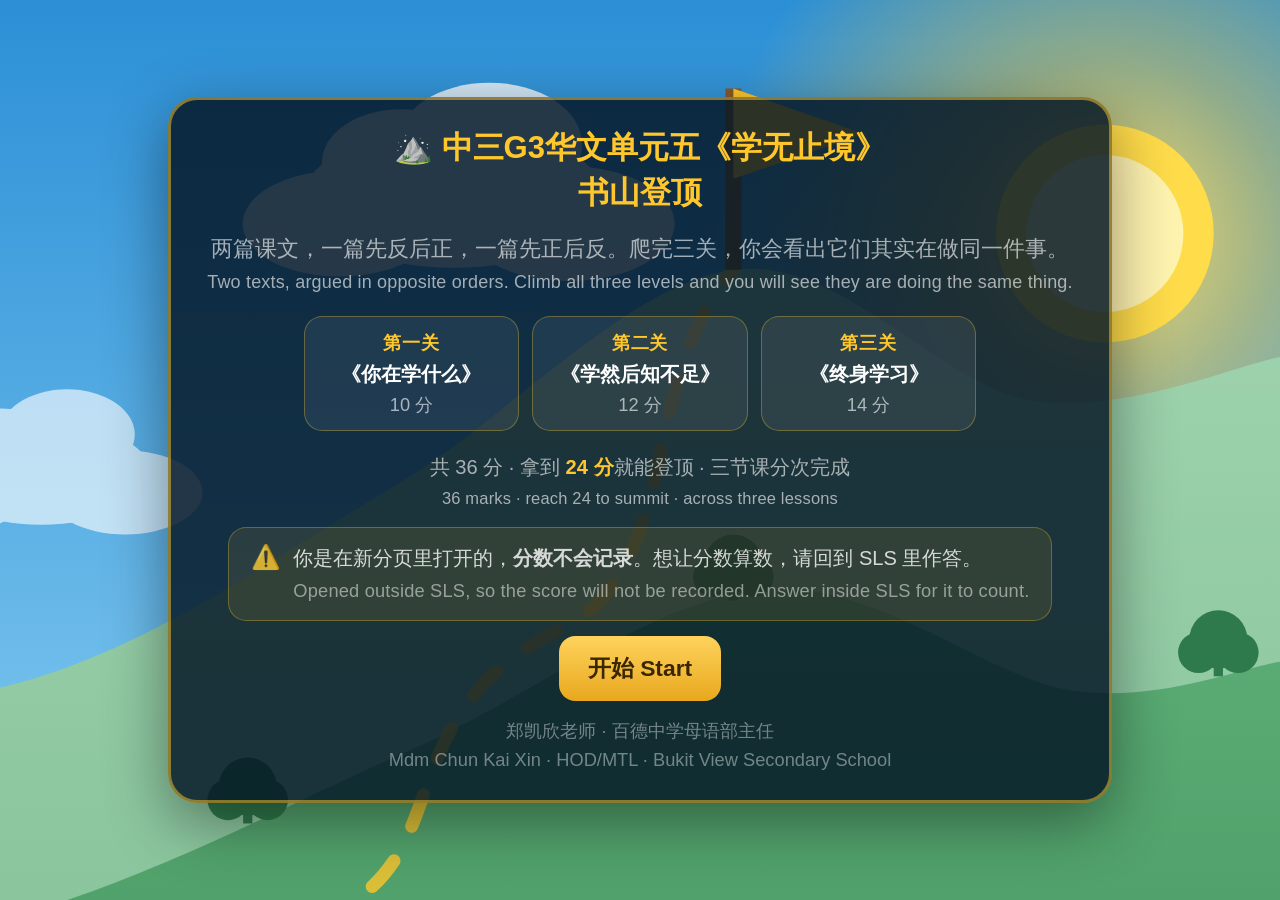
==== commit 383f81bd: "fix: 全窗口打开时整个版面等比放大，字看得清，比例与 SLS 一致 老师把游戏从 SLS 搬出来、在浏览器里全窗口打开时，画面是坏的： 字小到读不清，两个作答框大得像空房间，山景缩成一条边。  看" ====
--- a/sls/index.html
+++ b/sls/index.html
@@ -48,10 +48,17 @@
   font-size:13px;line-height:1.6;
   -webkit-user-select:none;user-select:none;
   touch-action:manipulation;
+  /* 整个版面按窗口大小等比放大，倍率由 fitZoom() 算 ｜ scaled proportionally to the window; fitZoom() sets --z
+     高度维持 100% 就好：zoom 之下，百分比高度已经换算过一次，
+     再除一次会得到一半大的画面（踩过）。
+     Leave the height at 100%: under zoom, percentage heights are already
+     resolved in the zoomed space, and dividing again halves the stage. */
+  zoom:var(--z,1);
+  display:flex;align-items:center;justify-content:center;
 }
 
 /* 舞台：固定 450px 高，宽度铺满 ｜ the stage: locked to 450px, full width */
-#stage{position:relative;width:100%;height:100%;min-height:420px;max-height:100vh;overflow:hidden;
+#stage{position:relative;width:100%;height:var(--stageH,100%);min-height:420px;max-height:100%;overflow:hidden;
   display:flex;flex-direction:column}
 
 /* ════════ 双语：英文只用于系统与导航文字 ════════
@@ -400,6 +407,14 @@
   font-variant-numeric:tabular-nums;padding-left:10px}
 .sheet tr.hd td{font-size:9.5px;color:rgba(255,255,255,.4);font-weight:700;
   border-bottom:1px solid rgba(255,255,255,.14);padding-bottom:3px}
+/* 首次那一栏：与「最好」相同就淡下去，不同才亮起来。
+   老师扫这张图，想看的就是「哪几关是磨出来的」。
+   The first-attempt column dims when it matches the best and lights up when it
+   does not: what a teacher scans this for is which levels were ground out. */
+.sheet td.same{color:rgba(255,255,255,.42);font-weight:400}
+.sheet td.diff{color:#ffd98a}
+.sheet tr.tot td.same{color:rgba(255,199,44,.5)}
+.sheet tr.tot td.diff{color:#ffd98a}
 .sheet tr.hd td.v{color:rgba(255,255,255,.4);font-weight:700}
 .sheet tr.tot td{border-top:1px solid rgba(255,199,44,.35);padding-top:4px;font-size:12.5px;
   color:var(--gold);font-weight:900}
@@ -820,7 +835,16 @@
 };
 const S = {
   name:'', cls:'', av:0, py:false, en:true, laps:[0,0,0], doneAt:'',
-  marks:[[],[],[]],     // marks[lv][panel] = 该版面得分 ｜ marks earned on that panel
+  marks:[[],[],[]],     // marks[lv][panel] = 该版面<b>最好</b>的一次 ｜ the BEST attempt
+  /* 另记第一次做那个版面的得分，写下去就不再改。
+     送进 SLS 的是最好的一次（这是「练到会为止」该有的样子），
+     但那个数字看不出谁是一次就会、谁是磨了三轮才过。
+     两个数字并排印在凭证上，老师一眼就分得出来。
+     The score from the FIRST time each panel was completed, never overwritten.
+     SLS receives the best attempt — right for a mastery gate — but that number
+     cannot tell apart a student who had it immediately from one who ground
+     through three retries. Printed side by side, the certificate can. */
+  first:[[],[],[]],
   lv:0, pi:0
 };
 
@@ -842,19 +866,42 @@
       if(sharedPy == null && o.py != null) S.py = !!o.py;
       if(sharedLang == null && o.en != null) S.en = !!o.en;
       if(Array.isArray(o.marks) && o.marks.length === 3) S.marks = o.marks;
+      if(Array.isArray(o.first) && o.first.length === 3) S.first = o.first;
     }
   }catch(e){}
 }
 function save(){
   try{ localStorage.setItem(KEY, JSON.stringify(
     {name:S.name, cls:S.cls, av:S.av, py:S.py, en:S.en, laps:S.laps, doneAt:S.doneAt,
-     marks:S.marks, snd:SFX.on, bgm:BGM.on})); }catch(e){}
+     marks:S.marks, first:S.first, snd:SFX.on, bgm:BGM.on})); }catch(e){}
   ls.set(PY_KEY, S.py ? '1' : '0');
   ls.set(LANG_KEY, S.en ? 'both' : 'zh');
 }
 
 const lvScore = i => (S.marks[i]||[]).reduce((a,b)=>a+(b|0),0);
 const total   = () => LEVELS.reduce((a,_,i)=>a+lvScore(i),0);
+
+/* 第一次的成绩。有任何一个版面没记到就回传 null —— 与其印一个
+   偷偷少算了一关的数字，不如老实印一个破折号。
+   （这份纪录是後来才加的，旧存档没有，回传 null 正好显示「—」。）
+   The first-attempt total, or null if any panel is unrecorded: better an honest
+   dash than a number quietly missing a level. Saves made before this record
+   existed have none, and null is exactly what should print there. */
+function lvFirst(i){
+  const f = S.first[i] || [], n = LEVELS[i].panels.length;
+  let sum = 0;
+  for(let p = 0; p < n; p++){ if(f[p] == null) return null; sum += f[p]|0; }
+  return sum;
+}
+function firstTotal(){
+  let sum = 0;
+  for(let i = 0; i < LEVELS.length; i++){
+    const v = lvFirst(i);
+    if(v == null) return null;
+    sum += v;
+  }
+  return sum;
+}
 const lvDone  = i => (S.marks[i]||[]).filter(v=>v!=null).length === LEVELS[i].panels.length;
 /* 版面满分＝可放的卡片数；多选与选择题各 1 分
    A panel's max = the number of placeable cards; multi/choice are worth 1 */
@@ -1174,8 +1221,74 @@
 }
 /* 转屏、投影、键盘收起 —— 形状一变就重画，免得被裁掉
    Rotation, projector, keyboard dismissal: repaint on shape change so nothing crops */
+/* ══════════════════════════════════════════════════════════════
+   等比放大 ｜ PROPORTIONAL SCALING
+   整套版面是照着 SLS 那个 450px 高的框调出来的 —— 字级、间距、山景占多少
+   高度，全部由那个高度推出来。在 SLS 里就该保持原样，一个像素都别动。
+
+   但同一个档案在浏览器里全窗口打开，高度是 900、1000 甚至更多，
+   而字级是写死的 px：山景与格子跟着窗口按比例长大了，字却没有 ——
+   于是格子成了一个个空荡荡的大框，字小到读不清。
+   「字太小」和「作答区太大」看起来是两件事，其实是同一个原因。
+
+   对策不是重排版面，而是整体放大：body 上一个倍率，
+   字、框、山景一起变大，比例与 SLS 里一模一样，只是大了一号。
+
+   The layout was tuned against the 450px-tall SLS frame: type sizes, spacing
+   and the scenery's share of the height all follow from that one number, and
+   inside SLS it should stay exactly as it is.
+
+   But the same file opened full-window in a browser gets 900px or more of
+   height, and the type sizes are hard-coded px. The scenery and the slots grow
+   with the window; the text does not. So the slots read as big empty boxes and
+   the text reads as tiny. "Text too small" and "answer area too big" look like
+   two complaints and are one cause.
+
+   The fix is not to redesign the layout but to scale it. One zoom factor on
+   body grows text, boxes and scenery together, so the proportions stay
+   identical to the SLS build and everything is simply a size larger.
+   ══════════════════════════════════════════════════════════════ */
+const DESIGN_H = 450;   // SLS 的框高，也是整套版面的设计基准 ｜ the frame height the layout was designed against
+const DESIGN_W = 700;   // 版面要好看，宽度至少这么多 ｜ the layout needs about this much width to breathe
+const MAX_Z    = 2.6;   // 再放大只是浪费画面 ｜ beyond this it is just wasted screen
+let ZOOM = 1;
+
+function fitZoom(){
+  /* 把 700×450 当成一个盒子，塞进窗口里 —— 两个方向都要放得下，所以取较小的倍率。
+     只看高度是不行的：直立的平板高得很，倍率一冲上去，逻辑宽度就被压到 360，
+     卡片挤成好几行，卡片池自己长出卷轴 —— 试过，就是这样坏的。
+     窗口比 700 还窄时倍率留在 1，交给原本的手机版规则处理。
+
+     Fit a 700x450 box into the window: both axes have to accommodate it, so take
+     the smaller factor. Height alone does not work — a portrait tablet is tall,
+     the factor shoots up, the logical width gets squeezed to 360, cards wrap and
+     the pool grows its own scrollbar. That was the first attempt and that is how
+     it broke. Below 700px of real width the factor stays at 1 and the existing
+     mobile rules take over. */
+  ZOOM = Math.max(1, Math.min(innerWidth / DESIGN_W, innerHeight / DESIGN_H, MAX_Z));
+  document.documentElement.style.setProperty('--z', ZOOM.toFixed(4));
+
+  /* 窗口的形状不见得配得上版面的形状。直立的平板放大到宽度合适之后，
+     高度还多出一大截 —— 那些多出来的高度，本来全数落进格子里，
+     于是两个作答框长得像空房间，山景缩成一条边。
+     所以给舞台的高度设一个上限：超过的部分留白，版面比例保持不变。
+     1.3 倍是留一点呼吸的余地，又不至于让画面空掉一半。
+
+     A window's shape need not match the layout's. Scale a portrait tablet until
+     the width fits and there is still a pile of height left over, and all of it
+     used to land in the slots: two answer boxes like empty rooms and the scenery
+     squeezed to a stripe. So cap the stage height and let the surplus be margin,
+     which keeps the proportions intact. The 1.3 allows some breathing room
+     without emptying out half the screen. */
+  const logicalH = innerHeight / ZOOM;
+  const capped   = Math.min(logicalH, DESIGN_H * 1.3);
+  document.documentElement.style.setProperty('--stageH', capped.toFixed(1) + 'px');
+}
+fitZoom();
+
 let bandTimer = null;
 window.addEventListener('resize', ()=>{
+  fitZoom();
   clearTimeout(bandTimer);
   bandTimer = setTimeout(()=>{ P ? fitBand() : paintBand(); }, 160);
 });
@@ -1591,13 +1704,17 @@
     drag.moved = true;
     const g = drag.e.cloneNode(true);
     g.classList.add('ghost');
-    g.style.width = drag.w + 'px';
+    g.style.width = (drag.w / ZOOM) + 'px';
     document.body.appendChild(g);
     drag.ghost = g;
     drag.e.style.opacity = '.3';
   }
-  drag.ghost.style.left = (ev.clientX - drag.dx) + 'px';
-  drag.ghost.style.top  = (ev.clientY - drag.dy) + 'px';
+  /* 除以倍率：clientX/Y 是视窗座标，而 body 上的 zoom 会把我们写进去的
+     数值再乘一次 —— 不除回去，卡片会飞到手指外面。
+     Divide by the zoom: clientX/Y are viewport coordinates, and body's zoom
+     multiplies whatever we set, so without this the card leaves the finger. */
+  drag.ghost.style.left = ((ev.clientX - drag.dx) / ZOOM) + 'px';
+  drag.ghost.style.top  = ((ev.clientY - drag.dy) / ZOOM) + 'px';
   hot(slotUnder(ev.clientX, ev.clientY));
 }
 
@@ -1727,6 +1844,8 @@
   const prev = S.marks[S.lv][S.pi];
   /* 可以重做，取最好的一次 ｜ replayable; the best attempt stands */
   S.marks[S.lv][S.pi] = Math.max(prev == null ? -1 : prev, P.marks);
+  /* 第一次的成绩只写一次，重做不会覆盖 ｜ written once; a retry never overwrites it */
+  if(S.first[S.lv][S.pi] == null) S.first[S.lv][S.pi] = P.marks;
   if(!S.doneAt && LEVELS.every((_,i)=>lvDone(i))){
     const n = new Date();
     S.doneAt = n.getFullYear() + '-' + String(n.getMonth()+1).padStart(2,'0') + '-' +
@@ -1961,16 +2080,32 @@
         '<div class="who">' + esc(S.name) +
           (S.cls ? '<small>' + esc(S.cls) + '</small>' : '') + '</div>' +
         '<table>' +
-          '<tr class="hd"><td>关卡</td><td class="v">分数</td><td class="v">用时</td></tr>' +
-          LEVELS.map((L,i)=>
-            '<tr><td>' + esc(L.n) + '</td>' +
-            '<td class="v">' + lvScore(i) + '/' + lvMax(i) + '</td>' +
-            '<td class="v">' + CLOCK.fmt(CLOCK.lap(i)) + '</td></tr>').join('') +
-          '<tr class="tot"><td>总计 Total</td>' +
-            '<td class="v">' + total() + '/' + MAX + '</td>' +
-            '<td class="v">' + CLOCK.fmt(CLOCK.total()) + '</td></tr>' +
+          '<tr class="hd"><td>关卡</td><td class="v">首次</td><td class="v">最好</td>' +
+            '<td class="v">用时</td></tr>' +
+          LEVELS.map((L,i)=>{
+            const f = lvFirst(i);
+            /* 首次与最好一样，就淡一点 —— 一眼扫下去，只有<b>不</b>一样的那几行会跳出来
+               When the two match, dim the first column: scanning down, only the
+               rows that differ should catch the eye */
+            const same = f != null && f === lvScore(i);
+            return '<tr><td>' + esc(L.n) + '</td>' +
+              '<td class="v' + (same ? ' same' : ' diff') + '">' +
+                (f == null ? '—' : f + '/' + lvMax(i)) + '</td>' +
+              '<td class="v">' + lvScore(i) + '/' + lvMax(i) + '</td>' +
+              '<td class="v">' + CLOCK.fmt(CLOCK.lap(i)) + '</td></tr>';
+          }).join('') +
+          (function(){
+            const ft = firstTotal();
+            const same = ft != null && ft === total();
+            return '<tr class="tot"><td>总计 Total</td>' +
+              '<td class="v' + (same ? ' same' : ' diff') + '">' +
+                (ft == null ? '—' : ft + '/' + MAX) + '</td>' +
+              '<td class="v">' + total() + '/' + MAX + '</td>' +
+              '<td class="v">' + CLOCK.fmt(CLOCK.total()) + '</td></tr>';
+          })() +
         '</table>' +
         '<div class="meta">' +
+          '<div>首次＝第一次做那一关的得分　最好＝重做后取最好的一次</div>' +
           '<div>完成 ' + when + '</div>' +
           '<div>单元五《学无止境》· 对比论证法</div>' +
           '<div>验证码 ' + verifyCode(when) + '</div>' +
@@ -1996,6 +2131,7 @@
    goes unnoticed, since the code would stop matching. */
 function verifyCode(when){
   const raw = [S.name, S.cls, S.marks.map(m=>m.join(',')).join(';'),
+               S.first.map(m=>m.join(',')).join(';'),
                CLOCK.total(), when].join('|');
   let h = 2166136261;
   for(let i=0;i<raw.length;i++){ h ^= raw.charCodeAt(i); h = Math.imul(h, 16777619) >>> 0; }
